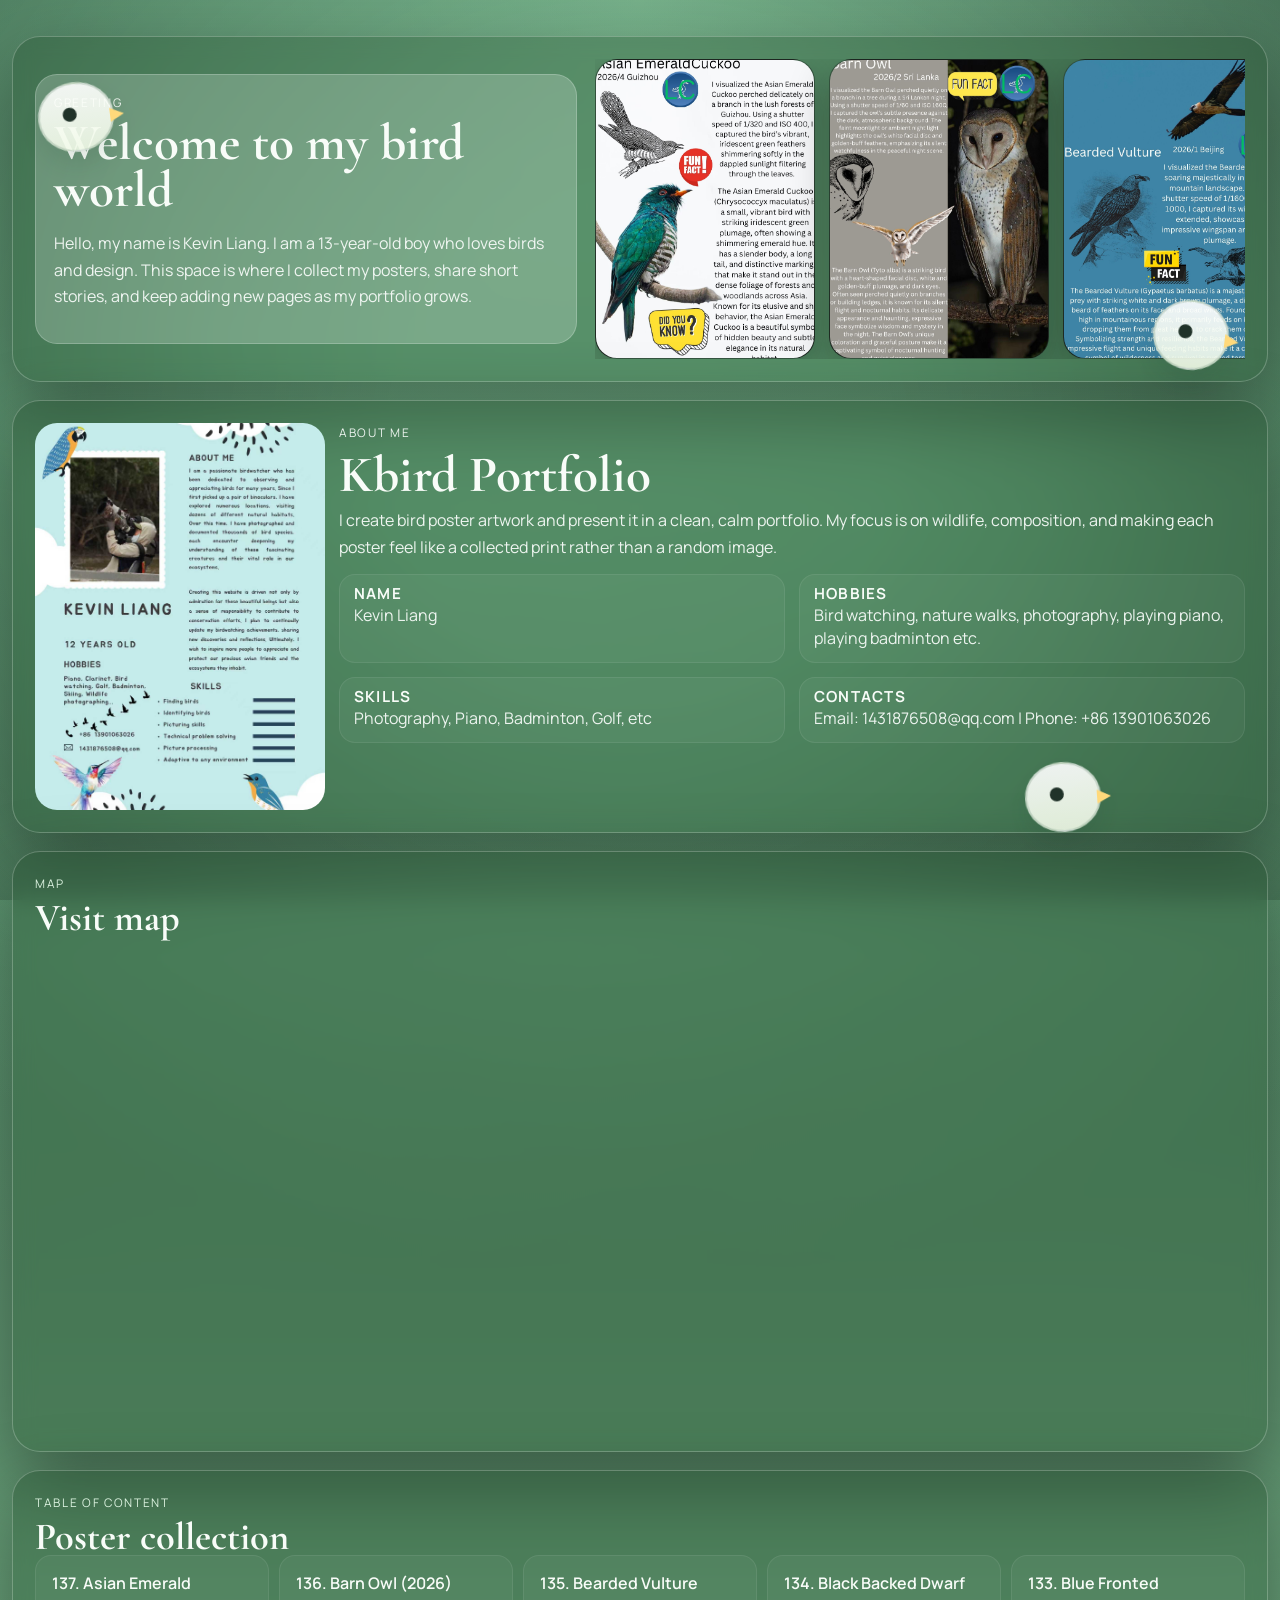
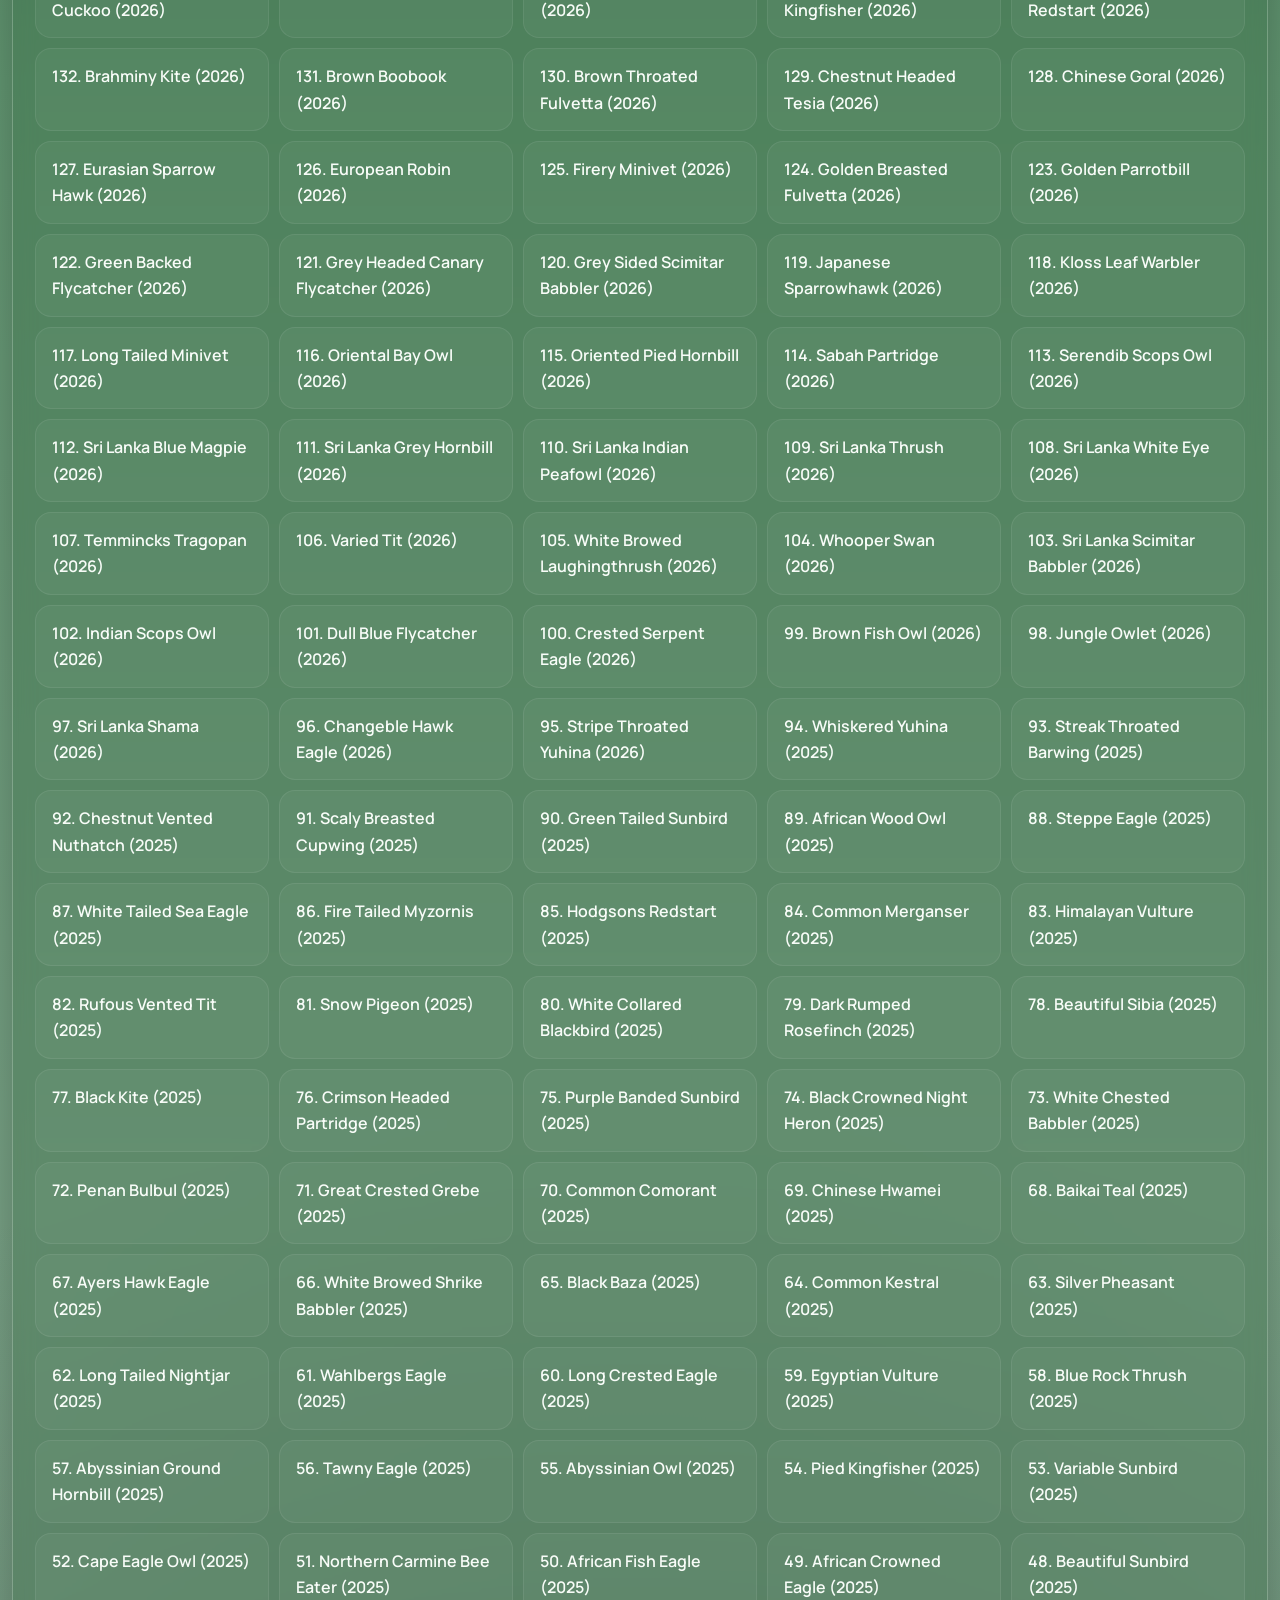
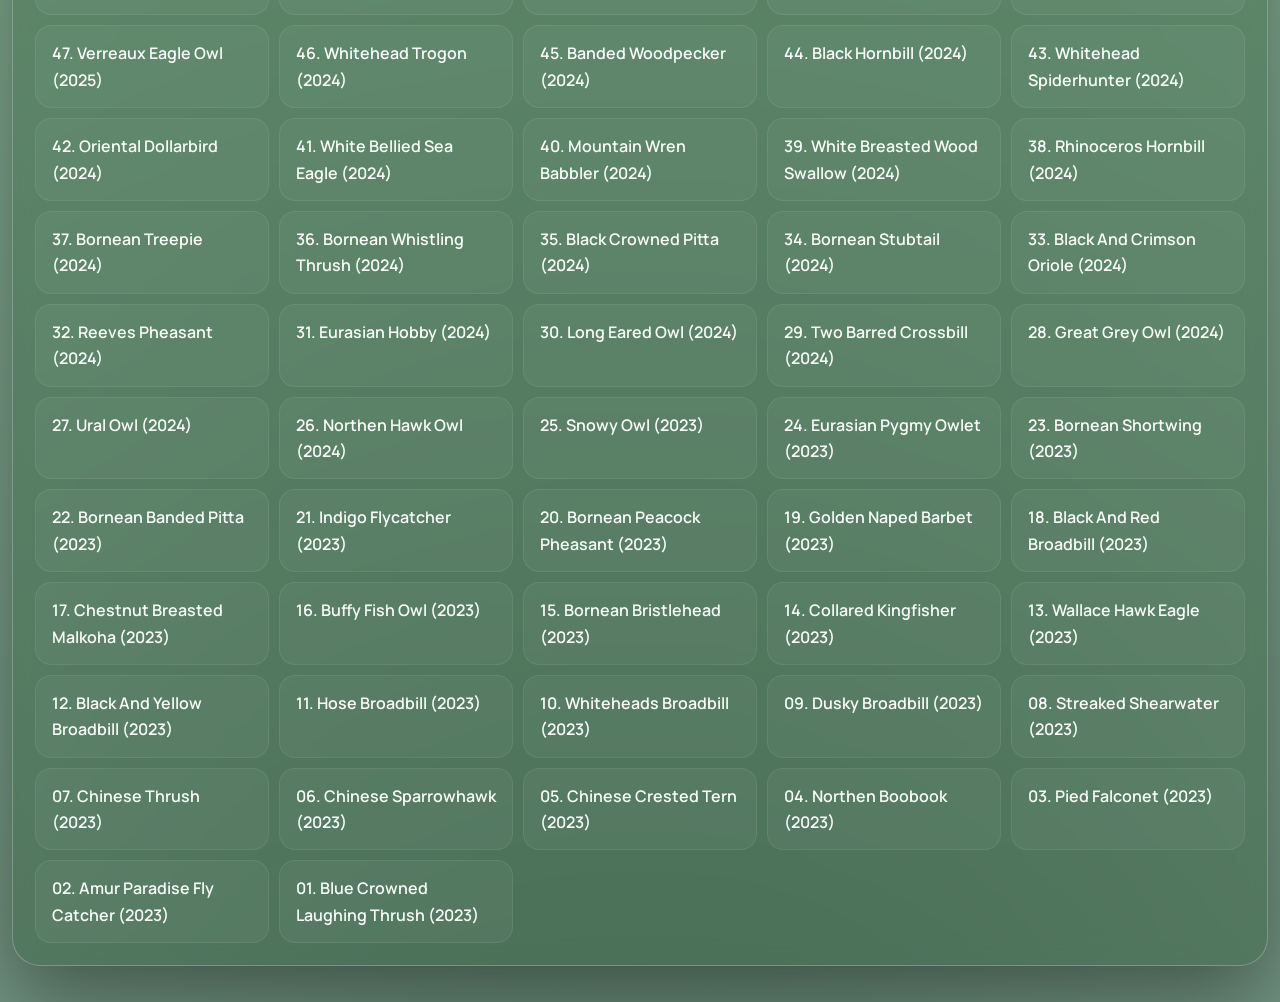
==== index.html @ 2a3bd15f "added logo and changed poster order" ====
<!DOCTYPE html>
<html lang="en">
<head>
	<meta charset="UTF-8">
	<meta name="viewport" content="width=device-width, initial-scale=1.0">
	<meta name="description" content="Bird poster portfolio with an about me section, table of contents, and poster detail pages.">
	<title>Kbird Portfolio</title>
	<link rel="icon" href="logo.ico" type="image/x-icon">
	<script type="application/ld+json">
	{
		"@context": "https://schema.org",
		"@type": "WebSite",
		"name": "Kbird Portfolio",
		"url": "https://yxz5029.github.io/kbird-website/"
	}
	</script>
	<link rel="stylesheet" href="style.css">
</head>
<body>
	<div class="bird-doodle bird-doodle--one" aria-hidden="true"></div>
	<div class="bird-doodle bird-doodle--two" aria-hidden="true"></div>
	<div class="bird-doodle bird-doodle--three" aria-hidden="true"></div>

	<main class="home-page">
		<section class="top-intro section-card" aria-label="Greeting and rolling picture stack">
			<div class="greeting-panel">
				<p class="section-kicker">Greeting</p>
				<h1>Welcome to my bird world</h1>
				<p>
					Hello, my name is Kevin Liang. I am a 13-year-old boy who loves birds and design. This space is where I collect my posters,
					share short stories, and keep adding new pages as my portfolio grows.
				</p>
			</div>
			<section class="hero-strip" aria-label="Rolling picture stack">
				<div class="hero-strip__track" id="hero-strip-track">
					<div class="hero-strip__card hero-strip__card--one">
						<img src="https://images.unsplash.com/photo-1452570053594-1b985d6ea890?auto=format&fit=crop&w=900&q=80" alt="Bird poster preview 1" width="600" height="800" loading="lazy">
					</div>
					<div class="hero-strip__card hero-strip__card--two">
						<img src="https://images.unsplash.com/photo-1511275539165-cc46b1ee89bf?auto=format&fit=crop&w=900&q=80" alt="Bird poster preview 2" width="600" height="800" loading="lazy">
					</div>
					<div class="hero-strip__card hero-strip__card--three">
						<img src="https://images.unsplash.com/photo-1501706362039-c6e80948cd27?auto=format&fit=crop&w=900&q=80" alt="Bird poster preview 3" width="600" height="800" loading="lazy">
					</div>
				</div>
			</section>
		</section>

		<section class="about-me section-card" id="about-me">
			<div class="about-me__photo">
				<img src="about_me.jpg" alt="Portrait of Kevin Liang" width="1280" height="1811" loading="lazy">
			</div>
			<div class="about-me__content">
				<p class="section-kicker">About me</p>
				<h1>Kbird Portfolio</h1>
				<p class="about-me__paragraph">
					I create bird poster artwork and present it in a clean, calm portfolio. My focus is on wildlife, composition, and making each poster feel like a collected print rather than a random image.
				</p>
				<div class="about-me__grid">
					<div>
						<h2>Name</h2>
						<p>Kevin Liang</p>
					</div>
					<div>
						<h2>Hobbies</h2>
						<p>Bird watching, nature walks, photography, playing piano, playing badminton etc.</p>
					</div>
					<div>
						<h2>Skills</h2>
						<p>Photography, Piano, Badminton, Golf, etc</p>
					</div>
					<div>
						<h2>Contacts</h2>
						<p>Email: 1431876508@qq.com | Phone: +86 13901063026</p>
					</div>
				</div>
			</div>
		</section>

		<!-- Map section: remove this whole block later if you do not want the map. -->
		<section class="section-card" id="map-section" aria-label="Map location">
			<p class="section-kicker">Map</p>
			<h2>Visit map</h2>
			<iframe
				src="https://www.google.com/maps/d/embed?mid=17uIKkZPcjEl-CKc77gWKHq7VU84YiOU&ehbc=2E312F&noprof=1"
				width="100%"
				height="480"
				loading="lazy"
				referrerpolicy="no-referrer-when-downgrade"
				title="Kbird custom map"
				style="border:0; display:block; margin-top: 12px; max-width: 100%;"
			></iframe>
		</section>

		<section class="toc section-card" id="toc">
			<div class="section-header">
				<p class="section-kicker">Table of content</p>
				<h2>Poster collection</h2>
			</div>
			<div id="toc-list" class="toc-list" aria-label="Poster table of contents">
				<noscript data-seo-fallback>
					<!-- SEO-TOC-FALLBACK:START -->
					<a href="poster.html?id=asian_emerald_cuckoo">Asian Emerald Cuckoo</a>
					<a href="poster.html?id=barn_owl">Barn Owl</a>
					<a href="poster.html?id=bearded_vulture">Bearded Vulture</a>
					<a href="poster.html?id=black_backed_dwarf_kingfisher">Black Backed Dwarf Kingfisher</a>
					<a href="poster.html?id=blue_fronted_redstart">Blue Fronted Redstart</a>
					<a href="poster.html?id=brahminy_kite">Brahminy Kite</a>
					<a href="poster.html?id=brown_boobook">Brown Boobook</a>
					<a href="poster.html?id=brown_throated_fulvetta">Brown Throated Fulvetta</a>
					<a href="poster.html?id=chestnut_headed_tesia">Chestnut Headed Tesia</a>
					<a href="poster.html?id=chinese_goral">Chinese Goral</a>
					<a href="poster.html?id=eurasian_sparrow_hawk">Eurasian Sparrow Hawk</a>
					<a href="poster.html?id=european_robin">European Robin</a>
					<a href="poster.html?id=firery_minivet">Firery Minivet</a>
					<a href="poster.html?id=golden_breasted_fulvetta">Golden Breasted Fulvetta</a>
					<a href="poster.html?id=golden_parrotbill">Golden Parrotbill</a>
					<a href="poster.html?id=green_backed_flycatcher">Green Backed Flycatcher</a>
					<a href="poster.html?id=grey_headed_canary_flycatcher">Grey Headed Canary Flycatcher</a>
					<a href="poster.html?id=grey_sided_scimitar_babbler">Grey Sided Scimitar Babbler</a>
					<a href="poster.html?id=japanese_sparrowhawk">Japanese Sparrowhawk</a>
					<a href="poster.html?id=kloss_leaf_warbler">Kloss Leaf Warbler</a>
					<a href="poster.html?id=long_tailed_minivet">Long Tailed Minivet</a>
					<a href="poster.html?id=oriental_bay_owl">Oriental Bay Owl</a>
					<a href="poster.html?id=oriented_pied_hornbill">Oriented Pied Hornbill</a>
					<a href="poster.html?id=sabah_partridge">Sabah Partridge</a>
					<a href="poster.html?id=serendib_scops_owl">Serendib Scops Owl</a>
					<a href="poster.html?id=sri_lanka_blue_magpie">Sri Lanka Blue Magpie</a>
					<a href="poster.html?id=sri_lanka_grey_hornbill">Sri Lanka Grey Hornbill</a>
					<a href="poster.html?id=sri_lanka_indian_peafowl">Sri Lanka Indian Peafowl</a>
					<a href="poster.html?id=sri_lanka_thrush">Sri Lanka Thrush</a>
					<a href="poster.html?id=sri_lanka_white_eye">Sri Lanka White Eye</a>
					<a href="poster.html?id=temmincks_tragopan">Temmincks Tragopan</a>
					<a href="poster.html?id=varied_tit">Varied Tit</a>
					<a href="poster.html?id=white_browed_laughingthrush">White Browed Laughingthrush</a>
					<a href="poster.html?id=whooper_swan">Whooper Swan</a>
					<a href="poster.html?id=sri_lanka_scimitar_babbler">Sri Lanka Scimitar Babbler</a>
					<a href="poster.html?id=indian_scops_owl">Indian Scops Owl</a>
					<a href="poster.html?id=dull_blue_flycatcher">Dull Blue Flycatcher</a>
					<a href="poster.html?id=crested_serpent_eagle">Crested Serpent Eagle</a>
					<a href="poster.html?id=brown_fish_owl">Brown Fish Owl</a>
					<a href="poster.html?id=jungle_owlet">Jungle Owlet</a>
					<a href="poster.html?id=sri_lanka_shama">Sri Lanka Shama</a>
					<a href="poster.html?id=changeble_hawk_eagle">Changeble Hawk Eagle</a>
					<a href="poster.html?id=stripe_throated_yuhina">Stripe Throated Yuhina</a>
					<a href="poster.html?id=whiskered_yuhina">Whiskered Yuhina</a>
					<a href="poster.html?id=streak_throated_barwing">Streak Throated Barwing</a>
					<a href="poster.html?id=chestnut_vented_nuthatch">Chestnut Vented Nuthatch</a>
					<a href="poster.html?id=scaly_breasted_cupwing">Scaly Breasted Cupwing</a>
					<a href="poster.html?id=green_tailed_sunbird">Green Tailed Sunbird</a>
					<a href="poster.html?id=african_wood_owl">African Wood Owl</a>
					<a href="poster.html?id=steppe_eagle">Steppe Eagle</a>
					<a href="poster.html?id=white_tailed_sea_eagle">White Tailed Sea Eagle</a>
					<a href="poster.html?id=fire_tailed_myzornis">Fire Tailed Myzornis</a>
					<a href="poster.html?id=hodgsons_redstart">Hodgsons Redstart</a>
					<a href="poster.html?id=common_merganser">Common Merganser</a>
					<a href="poster.html?id=himalayan_vulture">Himalayan Vulture</a>
					<a href="poster.html?id=rufous_vented_tit">Rufous Vented Tit</a>
					<a href="poster.html?id=snow_pigeon">Snow Pigeon</a>
					<a href="poster.html?id=white_collared_blackbird">White Collared Blackbird</a>
					<a href="poster.html?id=dark_rumped_rosefinch">Dark Rumped Rosefinch</a>
					<a href="poster.html?id=beautiful_sibia">Beautiful Sibia</a>
					<a href="poster.html?id=black_kite">Black Kite</a>
					<a href="poster.html?id=crimson_headed_partridge">Crimson Headed Partridge</a>
					<a href="poster.html?id=purple_banded_sunbird">Purple Banded Sunbird</a>
					<a href="poster.html?id=black_crowned_night_heron">Black Crowned Night Heron</a>
					<a href="poster.html?id=white_chested_babbler">White Chested Babbler</a>
					<a href="poster.html?id=penan_bulbul">Penan Bulbul</a>
					<a href="poster.html?id=great_crested_grebe">Great Crested Grebe</a>
					<a href="poster.html?id=common_comorant">Common Comorant</a>
					<a href="poster.html?id=chinese_hwamei">Chinese Hwamei</a>
					<a href="poster.html?id=baikai_teal">Baikai Teal</a>
					<a href="poster.html?id=ayers_hawk_eagle">Ayers Hawk Eagle</a>
					<a href="poster.html?id=white_browed_shrike_babbler">White Browed Shrike Babbler</a>
					<a href="poster.html?id=black_baza">Black Baza</a>
					<a href="poster.html?id=common_kestral">Common Kestral</a>
					<a href="poster.html?id=silver_pheasant">Silver Pheasant</a>
					<a href="poster.html?id=long_tailed_nightjar">Long Tailed Nightjar</a>
					<a href="poster.html?id=wahlbergs_eagle">Wahlbergs Eagle</a>
					<a href="poster.html?id=long_crested_eagle">Long Crested Eagle</a>
					<a href="poster.html?id=egyptian_vulture">Egyptian Vulture</a>
					<a href="poster.html?id=blue_rock_thrush">Blue Rock Thrush</a>
					<a href="poster.html?id=abyssinian_ground_hornbill">Abyssinian Ground Hornbill</a>
					<a href="poster.html?id=tawny_eagle">Tawny Eagle</a>
					<a href="poster.html?id=abyssinian_owl">Abyssinian Owl</a>
					<a href="poster.html?id=pied_kingfisher">Pied Kingfisher</a>
					<a href="poster.html?id=variable_sunbird">Variable Sunbird</a>
					<a href="poster.html?id=cape_eagle_owl">Cape Eagle Owl</a>
					<a href="poster.html?id=northern_carmine_bee_eater">Northern Carmine Bee Eater</a>
					<a href="poster.html?id=african_fish_eagle">African Fish Eagle</a>
					<a href="poster.html?id=african_crowned_eagle">African Crowned Eagle</a>
					<a href="poster.html?id=beautiful_sunbird">Beautiful Sunbird</a>
					<a href="poster.html?id=verreaux_eagle_owl">Verreaux Eagle Owl</a>
					<a href="poster.html?id=whitehead_trogon">Whitehead Trogon</a>
					<a href="poster.html?id=banded_woodpecker">Banded Woodpecker</a>
					<a href="poster.html?id=black_hornbill">Black Hornbill</a>
					<a href="poster.html?id=whitehead_spiderhunter">Whitehead Spiderhunter</a>
					<a href="poster.html?id=oriental_dollarbird">Oriental Dollarbird</a>
					<a href="poster.html?id=white_bellied_sea_eagle">White Bellied Sea Eagle</a>
					<a href="poster.html?id=mountain_wren_babbler">Mountain Wren Babbler</a>
					<a href="poster.html?id=white_breasted_wood_swallow">White Breasted Wood Swallow</a>
					<a href="poster.html?id=rhinoceros_hornbill">Rhinoceros Hornbill</a>
					<a href="poster.html?id=bornean_treepie">Bornean Treepie</a>
					<a href="poster.html?id=bornean_whistling_thrush">Bornean Whistling Thrush</a>
					<a href="poster.html?id=black_crowned_pitta">Black Crowned Pitta</a>
					<a href="poster.html?id=bornean_stubtail">Bornean Stubtail</a>
					<a href="poster.html?id=black_and_crimson_oriole">Black And Crimson Oriole</a>
					<a href="poster.html?id=reeves_pheasant">Reeves Pheasant</a>
					<a href="poster.html?id=eurasian_hobby">Eurasian Hobby</a>
					<a href="poster.html?id=long_eared_owl">Long Eared Owl</a>
					<a href="poster.html?id=two_barred_crossbill">Two Barred Crossbill</a>
					<a href="poster.html?id=great_grey_owl">Great Grey Owl</a>
					<a href="poster.html?id=ural_owl">Ural Owl</a>
					<a href="poster.html?id=northen_hawk_owl">Northen Hawk Owl</a>
					<a href="poster.html?id=snowy_owl">Snowy Owl</a>
					<a href="poster.html?id=eurasian_pygmy_owlet">Eurasian Pygmy Owlet</a>
					<a href="poster.html?id=bornean_shortwing">Bornean Shortwing</a>
					<a href="poster.html?id=bornean_banded_pitta">Bornean Banded Pitta</a>
					<a href="poster.html?id=indigo_flycatcher">Indigo Flycatcher</a>
					<a href="poster.html?id=bornean_peacock_pheasant">Bornean Peacock Pheasant</a>
					<a href="poster.html?id=golden_naped_barbet">Golden Naped Barbet</a>
					<a href="poster.html?id=black_and_red_broadbill">Black And Red Broadbill</a>
					<a href="poster.html?id=chestnut_breasted_malkoha">Chestnut Breasted Malkoha</a>
					<a href="poster.html?id=buffy_fish_owl">Buffy Fish Owl</a>
					<a href="poster.html?id=bornean_bristlehead">Bornean Bristlehead</a>
					<a href="poster.html?id=collared_kingfisher">Collared Kingfisher</a>
					<a href="poster.html?id=wallace_hawk_eagle">Wallace Hawk Eagle</a>
					<a href="poster.html?id=black_and_yellow_broadbill">Black And Yellow Broadbill</a>
					<a href="poster.html?id=hose_broadbill">Hose Broadbill</a>
					<a href="poster.html?id=whiteheads_broadbill">Whiteheads Broadbill</a>
					<a href="poster.html?id=dusky_broadbill">Dusky Broadbill</a>
					<a href="poster.html?id=streaked_shearwater">Streaked Shearwater</a>
					<a href="poster.html?id=chinese_thrush">Chinese Thrush</a>
					<a href="poster.html?id=chinese_sparrowhawk">Chinese Sparrowhawk</a>
					<a href="poster.html?id=chinese_crested_tern">Chinese Crested Tern</a>
					<a href="poster.html?id=northen_boobook">Northen Boobook</a>
					<a href="poster.html?id=pied_falconet">Pied Falconet</a>
					<a href="poster.html?id=amur_paradise_fly_catcher">Amur Paradise Fly Catcher</a>
					<a href="poster.html?id=blue_crowned_laughing_thrush">Blue Crowned Laughing Thrush</a>
				<!-- SEO-TOC-FALLBACK:END -->
				</noscript>
			</div>
		</section>
	</main>

	<script src="data/posters.js" defer></script>
	<script src="script.js" defer></script>
</body>
</html>
---- style.css ----
@import url('https://fonts.googleapis.com/css2?family=Cormorant+Garamond:wght@600;700&family=Manrope:wght@400;500;600;700&display=swap');

:root {
  color-scheme: dark;
  --bg-0: #335b46;
  --bg-1: #6aa37b;
  --bg-2: #9fbeaa;
  --glass: rgba(50, 110, 66, 0.3);
  --glass-border: rgba(255, 255, 255, 0.24);
  --text: #f8fcf8;
  --muted: rgba(246, 250, 247, 0.95);
  --accent: #bcdfc5;
  --shadow: 0 30px 80px rgba(0, 0, 0, 0.4);
  --radius-xl: 28px;
  --radius-lg: 22px;
  --radius-md: 16px;
}

* {
  box-sizing: border-box;
}

html {
  scroll-behavior: smooth;
}

body {
  margin: 0;
  min-height: 100vh;
  color: var(--text);
  font-family: 'Manrope', system-ui, sans-serif;
  line-height: 1.65;
  background:
    radial-gradient(circle at top, rgba(184, 255, 204, 0.5), transparent 30%),
    radial-gradient(circle at 18% 8%, rgba(120, 214, 153, 0.42), transparent 24%),
    radial-gradient(circle at 80% 12%, rgba(98, 190, 127, 0.32), transparent 21%),
    radial-gradient(circle at 50% 112%, rgba(25, 64, 45, 0.58), transparent 42%),
    linear-gradient(180deg, var(--bg-0), var(--bg-1) 40%, var(--bg-2) 100%);
  overflow-x: hidden;
}

body::before {
  content: '';
  position: fixed;
  inset: 0;
  pointer-events: none;
  background: radial-gradient(circle at center, transparent 32%, rgba(0, 0, 0, 0.15) 100%);
}

a {
  color: inherit;
  text-decoration: none;
}

img {
  display: block;
  max-width: 100%;
}

.home-page,
.poster-page {
  width: min(1260px, calc(100vw - 24px));
  margin: 0 auto;
  padding: 18px 0 36px;
}

.section-card {
  background: rgba(28, 69, 35, 0.34);
  border: 1px solid var(--glass-border);
  border-radius: var(--radius-xl);
  box-shadow: var(--shadow);
  backdrop-filter: blur(10px);
  padding: 22px;
  margin-top: 18px;
}

main {
  position: relative;
  z-index: 1;
}

main {
  position: relative;
  z-index: 1;
}

.top-intro {
  display: grid;
  grid-template-columns: 1fr 1.2fr;
  gap: 18px;
  align-items: center;
}

.greeting-panel {
  padding: 18px;
  border-radius: var(--radius-lg);
  border: 1px solid rgba(255, 255, 255, 0.22);
  background: rgba(241, 255, 245, 0.22);
}

.greeting-panel p {
  color: var(--muted);
}

.greeting-panel h1 {
  margin-bottom: 10px;
  font-size: clamp(2.2rem, 4vw, 3.8rem);
}

.section-kicker {
  margin: 0 0 8px;
  text-transform: uppercase;
  letter-spacing: 0.14em;
  font-size: 0.74rem;
  color: #dbf1df;
}

h1,
h2 {
  margin: 0;
  font-family: 'Cormorant Garamond', ui-serif, serif;
  line-height: 0.92;
  font-weight: 680;
}

h1 {
  font-size: clamp(2.6rem, 5vw, 4.6rem);
}

h2 {
  font-size: clamp(1.9rem, 3vw, 2.8rem);
}

.hero-strip {
  overflow: hidden;
}

.hero-strip__track {
  display: flex;
  gap: 14px;
  width: max-content;
  animation: roll 28s linear infinite;
}

.hero-strip__slide,
.hero-strip__card {
  width: clamp(170px, 20vw, 220px);
  height: clamp(240px, 27vw, 300px);
  flex: 0 0 auto;
  border-radius: 22px;
  overflow: hidden;
  border: 1px solid rgba(255, 255, 255, 0.08);
  box-shadow: 0 14px 40px rgba(0, 0, 0, 0.28);
  background: linear-gradient(180deg, rgba(26, 56, 36, 0.82), rgba(7, 15, 10, 0.96));
}

.hero-strip__slide img {
  width: 100%;
  height: 100%;
  object-fit: cover;
}

.hero-strip__card img {
  width: 100%;
  height: 100%;
  object-fit: cover;
  display: block;
}

.hero-strip__card--one {
  background: linear-gradient(180deg, rgba(112, 165, 119, 0.58), rgba(7, 15, 10, 0.9));
}

.hero-strip__card--two {
  background: linear-gradient(180deg, rgba(112, 165, 119, 0.58), rgba(7, 15, 10, 0.9));
}

.hero-strip__card--three {
  background: linear-gradient(180deg, rgba(112, 165, 119, 0.58), rgba(7, 15, 10, 0.9));
}

.bird-doodle {
  position: fixed;
  width: 76px;
  height: 70px;
  border-radius: 50%;
  background: linear-gradient(180deg, rgba(255, 255, 255, 0.9), rgba(239, 248, 230, 0.9));
  border: 2px solid rgba(117, 150, 125, 0.3);
  box-shadow: 0 12px 24px rgba(24, 57, 40, 0.12);
  z-index: 2;
  pointer-events: none;
}

.bird-doodle::before {
  content: '';
  position: absolute;
  width: 14px;
  height: 14px;
  border-radius: 50%;
  background: #203229;
  top: 23px;
  left: 23px;
}

.bird-doodle::after {
  content: '';
  position: absolute;
  right: -12px;
  top: 28px;
  border-top: 7px solid transparent;
  border-bottom: 7px solid transparent;
  border-left: 14px solid #ffd97b;
}

.bird-doodle--one {
  top: 82px;
  left: 3%;
  transform: rotate(-7deg);
}

.bird-doodle--two {
  top: 300px;
  right: 4%;
  transform: rotate(7deg);
}

.bird-doodle--three {
  bottom: 68px;
  right: 14%;
  transform: rotate(-4deg);
}

.about-me {
  display: grid;
  grid-template-columns: minmax(240px, 290px) minmax(0, 1fr);
  gap: 14px;
  align-items: start;
}


.about-me__photo{
  width:100%;
  aspect-ratio:3/4;
  border-radius:var(--radius-lg);
  overflow:hidden;
  background:rgba(255,255,255,0.05);
}

.about-me__photo img {
  width:100%;
  height:100%;
  object-fit:cover;
  display:block;
}

.about-me__content p {
  color: var(--muted);
}

.about-me__content h1 {
  margin-bottom: 8px;
  font-size: clamp(2.2rem, 4vw, 3.8rem);
  line-height: 0.95;
}
.about-me__paragraph {
    margin: 8px 0 14px;
}

.about-me__grid {
  display: grid;
  grid-template-columns: repeat(2, minmax(0, 1fr));
  gap: 14px;
  margin-top: 14px;
}

.about-me__grid > div {
  padding: 12px 14px;
  border-radius: var(--radius-md);
  background: rgba(255, 255, 255, 0.04);
  border: 1px solid rgba(255, 255, 255, 0.08);
}

.about-me__grid h2 {
  font-family: 'Manrope', system-ui, sans-serif;
  font-size: 0.95rem;
  text-transform: uppercase;
  letter-spacing: 0.08em;
  margin-bottom: 3px;
}
.about-me__grid p {
    margin: 0;
    line-height: 1.45;
}
.toc-list {
  display: grid;
  grid-template-columns: repeat(auto-fit, minmax(220px, 1fr));
  gap: 10px;
}

.toc-chip {
  display: block;
  padding: 14px 16px;
  border-radius: 16px;
  border: 1px solid rgba(255, 255, 255, 0.08);
  background: rgba(255, 255, 255, 0.04);
  transition: transform 180ms ease, background-color 180ms ease;
}

.toc-chip:hover,
.toc-chip:focus-visible {
  transform: translateY(-2px);
  background: rgba(255, 255, 255, 0.07);
}

.toc-chip__label {
  display: block;
  font-weight: 600;
}

.toc-chip__meta {
  display: block;
  margin-top: 4px;
  color: var(--muted);
  font-size: 0.92rem;
}

.hero-strip__empty,
.empty-state,
.noscript-banner {
  padding: 18px;
  border-radius: var(--radius-md);
  border: 1px dashed rgba(255, 255, 255, 0.16);
  background: rgba(255, 255, 255, 0.04);
  color: var(--muted);
}

.poster-page {
  display: grid;
  gap: 18px;
}

.poster-topbar {
  display: flex;
  justify-content: flex-start;
}

.back-link {
  display: inline-flex;
  align-items: center;
  padding: 11px 14px;
  border-radius: 999px;
  background: rgba(255, 255, 255, 0.05);
  border: 1px solid rgba(255, 255, 255, 0.09);
}

.poster-layout {
  display: grid;
  grid-template-columns: minmax(0, 1.1fr) minmax(320px, 1.3fr);
  gap: 16px;
}

.poster-cover,
.detail-aside {
  background: var(--glass);
  border: 1px solid var(--glass-border);
  border-radius: var(--radius-xl);
  box-shadow: var(--shadow);
  backdrop-filter: blur(22px);
}

.poster-cover {
  padding: 16px;
}

.poster-preview {
  min-height: 78vh;
  border-radius: 22px;
  overflow: hidden;
  border: 1px solid rgba(255, 255, 255, 0.08);
  background: linear-gradient(180deg, rgba(12, 30, 20, 0.96), rgba(7, 15, 10, 0.98));
}

.poster-preview iframe,
.poster-preview img {
  width: 100%;
  height: 100%;
  min-height: 78vh;
  border: 0;
  object-fit: cover;
}

.detail-aside {
  padding: 22px;
  align-self: start;
  position: sticky;
  top: 18px;
}

.poster-breadcrumb,
.poster-lead,
.detail-credits,
.spec-value,
.poster-story p {
  color: var(--muted);
}

.poster-title {
  font-size: clamp(2.4rem, 4.6vw, 4.4rem);
  margin: 4px 0 10px;
}

.poster-lead {
  margin: 0 0 16px;
}

.detail-block + .detail-block {
  margin-top: 18px;
  padding-top: 1px;
  border-top: 1px solid rgba(255, 255, 255, 0.08);
}

.poster-status {
  display: inline-flex;
  align-items: center;
  gap: 8px;
  font-size: 0.78rem;
  text-transform: uppercase;
  letter-spacing: 0.1em;
}

.poster-status::before {
  content: '';
  width: 8px;
  height: 8px;
  border-radius: 50%;
  background: #9fd2ae;
  box-shadow: 0 0 18px rgba(159, 210, 174, 0.55);
}

.spec-grid {
  display: grid;
  grid-template-columns: repeat(2, minmax(0, 1fr));
  gap: 12px;
}

.spec-item {
  padding: 14px;
  border-radius: 14px;
  background: rgba(255, 255, 255, 0.04);
  border: 1px solid rgba(255, 255, 255, 0.08);
}

.spec-label {
  display: block;
  font-size: 0.74rem;
  text-transform: uppercase;
  letter-spacing: 0.08em;
  margin-bottom: 4px;
  color: var(--accent);
}

.spec-value {
  display: block;
}

.poster-story p {
  margin: 0 0 12px;
}

.poster-story p:last-child {
  margin-bottom: 0;
}

@keyframes roll {
  from {
    transform: translateX(0);
  }
  to {
    transform: translateX(-50%);
  }
}

@media (max-width: 900px) {
  .top-intro,
  .about-me,
  .poster-layout {
    grid-template-columns: 1fr;
  }

  .home-page,
  .poster-page {
    width: min(100vw - 18px, 2360px);
  }

  .hero-strip__track {
    animation-duration: 34s;
  }

  .detail-aside {
    position: static;
  }
}

@media (min-width: 901px) and (max-width: 1100px) {
  .top-intro {
    grid-template-columns: 1fr 1fr;
  }

  .about-me {
    grid-template-columns: minmax(220px, 260px) minmax(0, 1fr);
  }
}

@media (max-width: 640px) {
  .home-page,
  .poster-page {
    width: min(100vw - 16px, 1160px);
    padding-top: 12px;
  }

  .hero-strip__slide,
  .hero-strip__card {
    width: 160px;
    height: 228px;
  }

  .bird-doodle--one{
    top: 60px;
    left: 1%;
    transform: rotate(-7deg) scale(0.65);
}

.bird-doodle--two{
    top: 250px;
    right: 1%;
    transform: rotate(7deg) scale(0.65);
}

.bird-doodle--three{
    bottom: 35px;
    right: 6%;
    transform: rotate(-4deg) scale(0.65);
}

  .section-card {
    padding: 18px;
  }
  .about-me__photo{
    width:100%;
    aspect-ratio:3/4;
    background-size:cover;
  }
  

  .top-intro,
  .about-me,
  .poster-layout,
  .about-me__grid,
  .spec-grid {
    grid-template-columns: 1fr;
  }

  .about-me__grid,
  .spec-grid {
    grid-template-columns: 1fr;
  }

  .poster-preview,
  .poster-preview iframe,
  .poster-preview img {
    min-height: 60vh;
  }
}
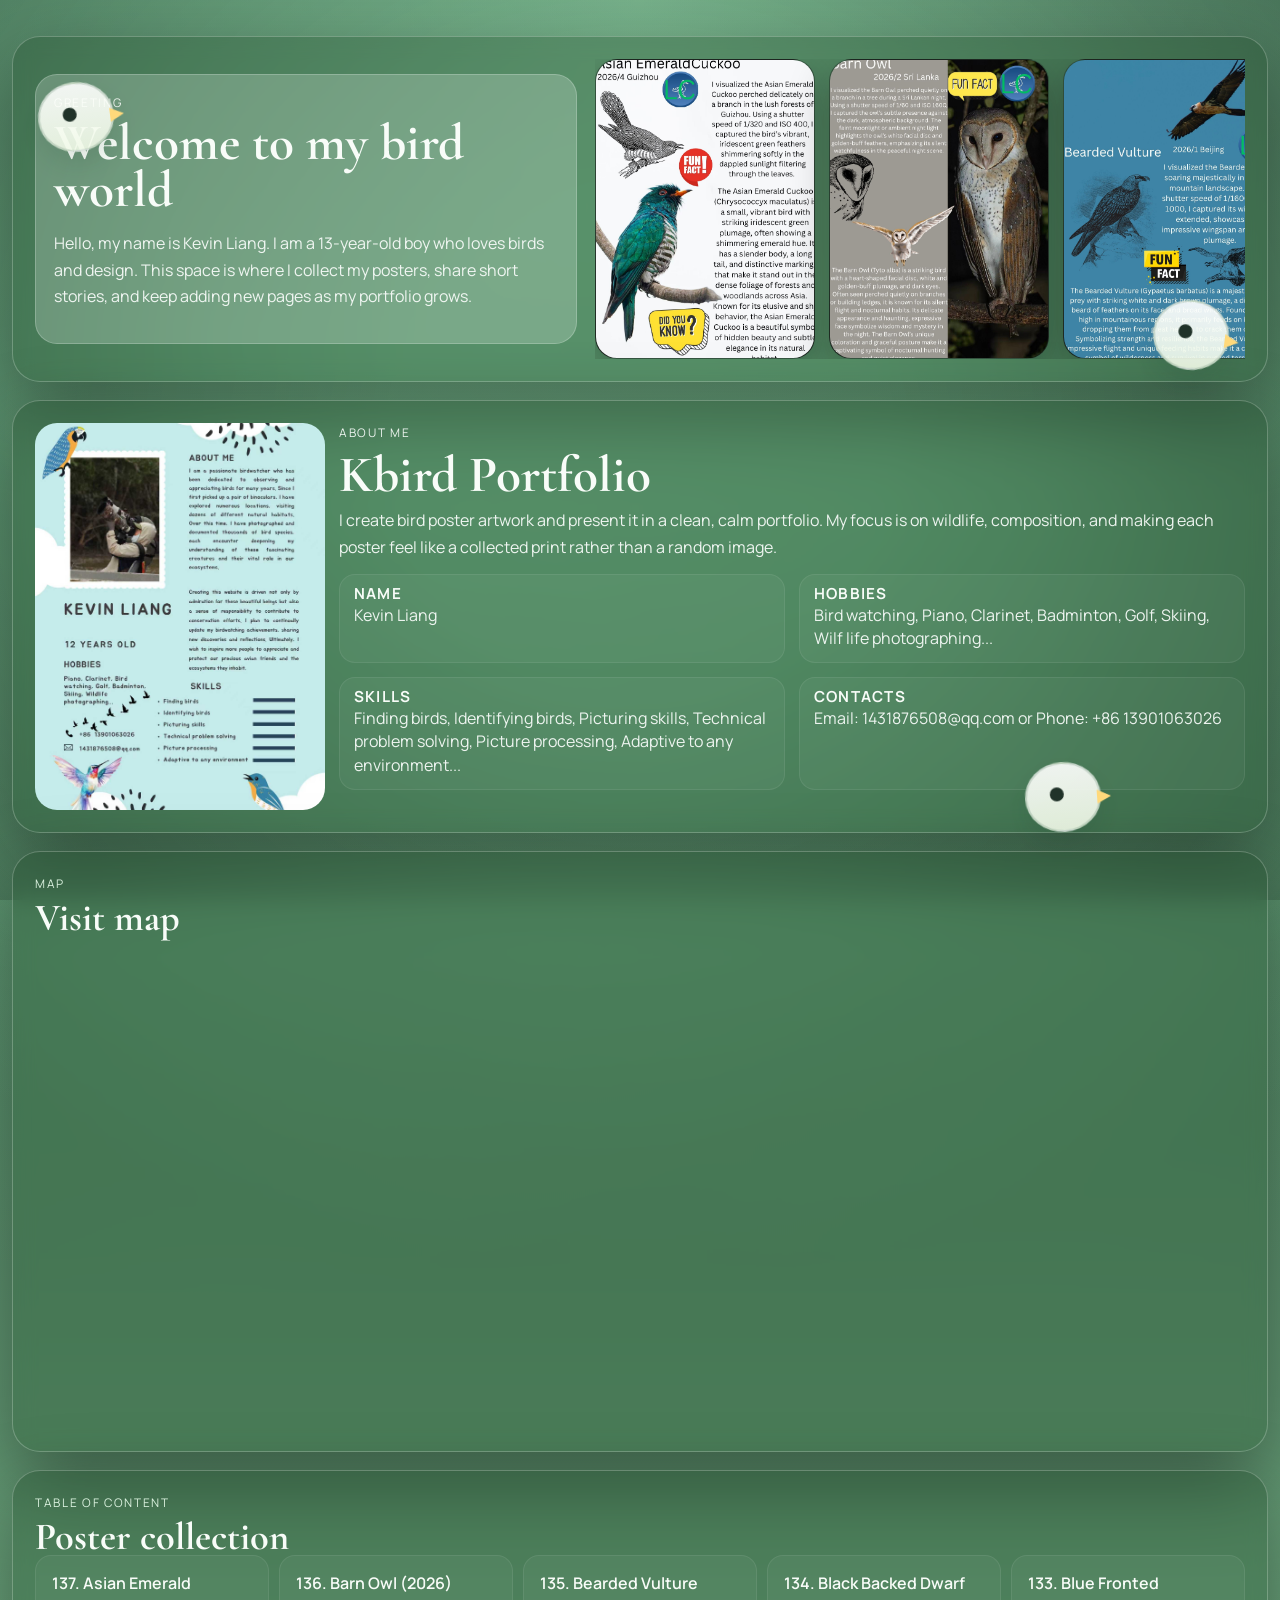
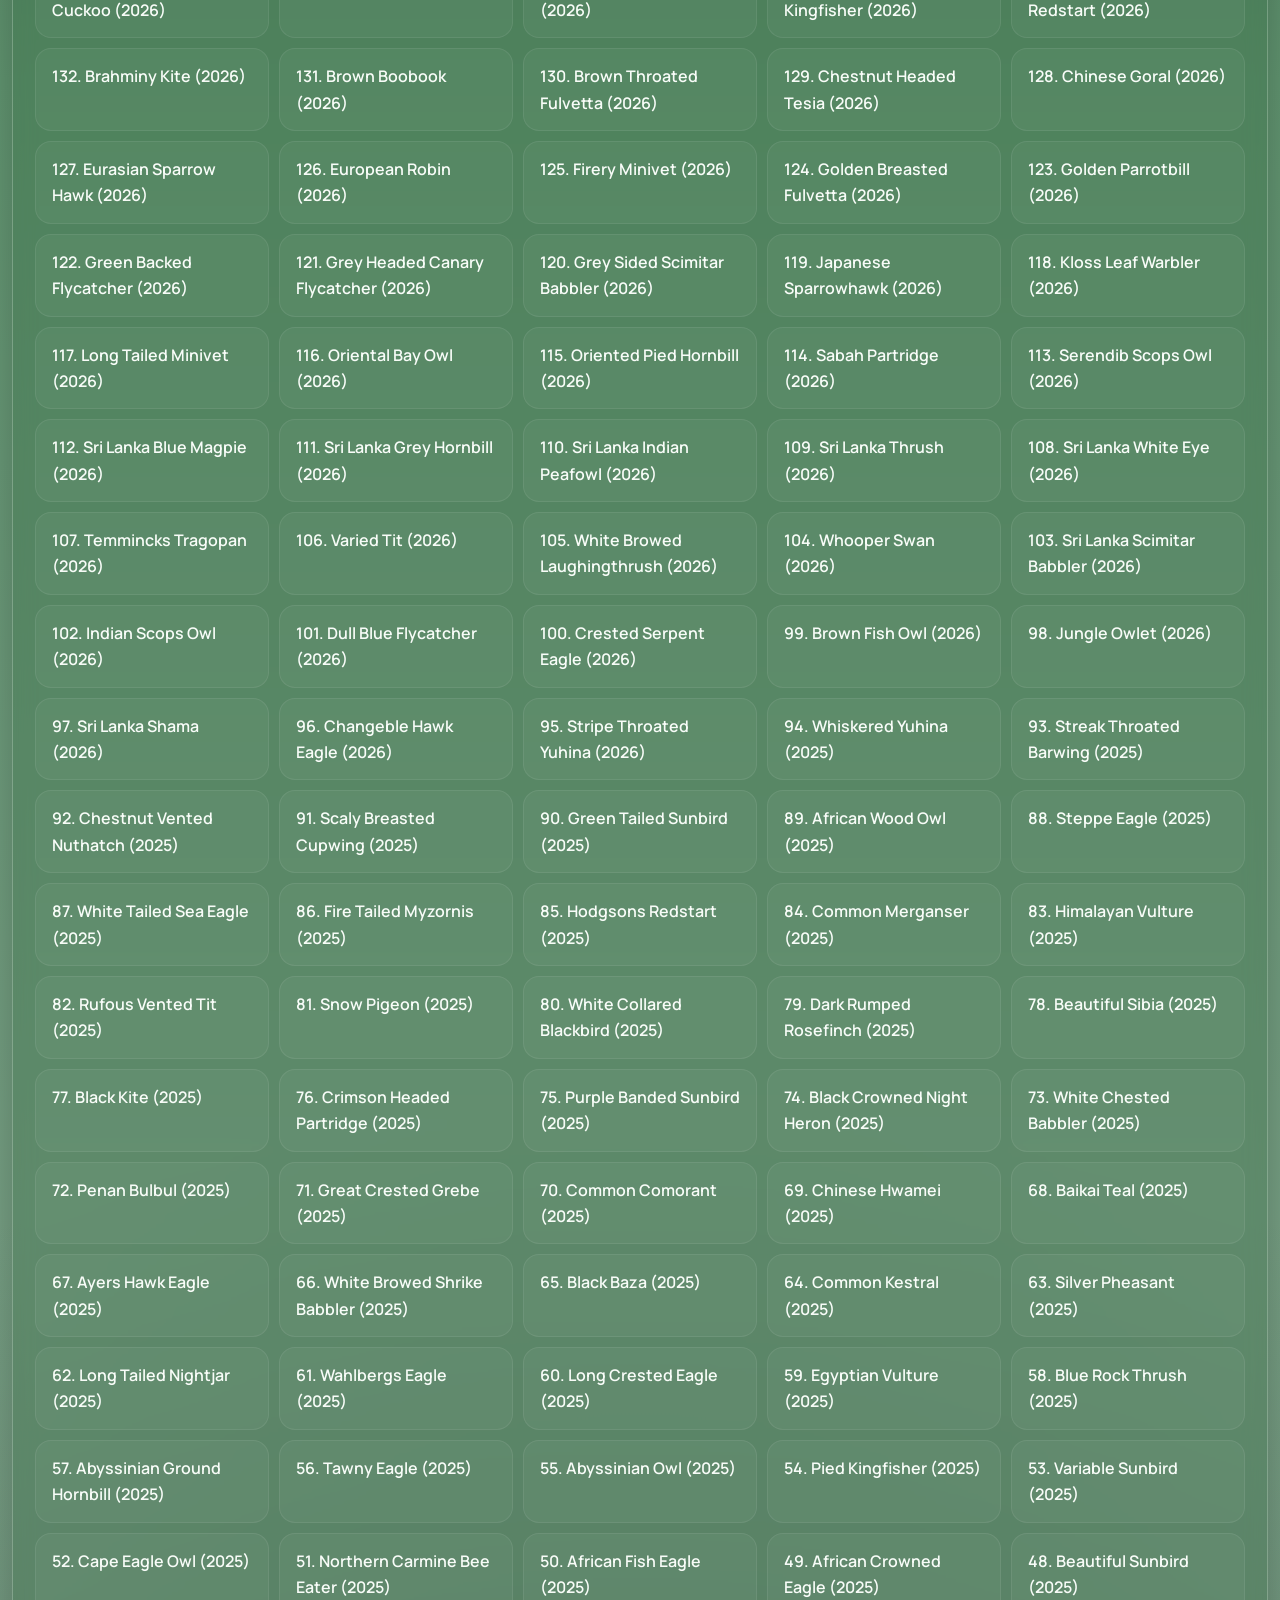
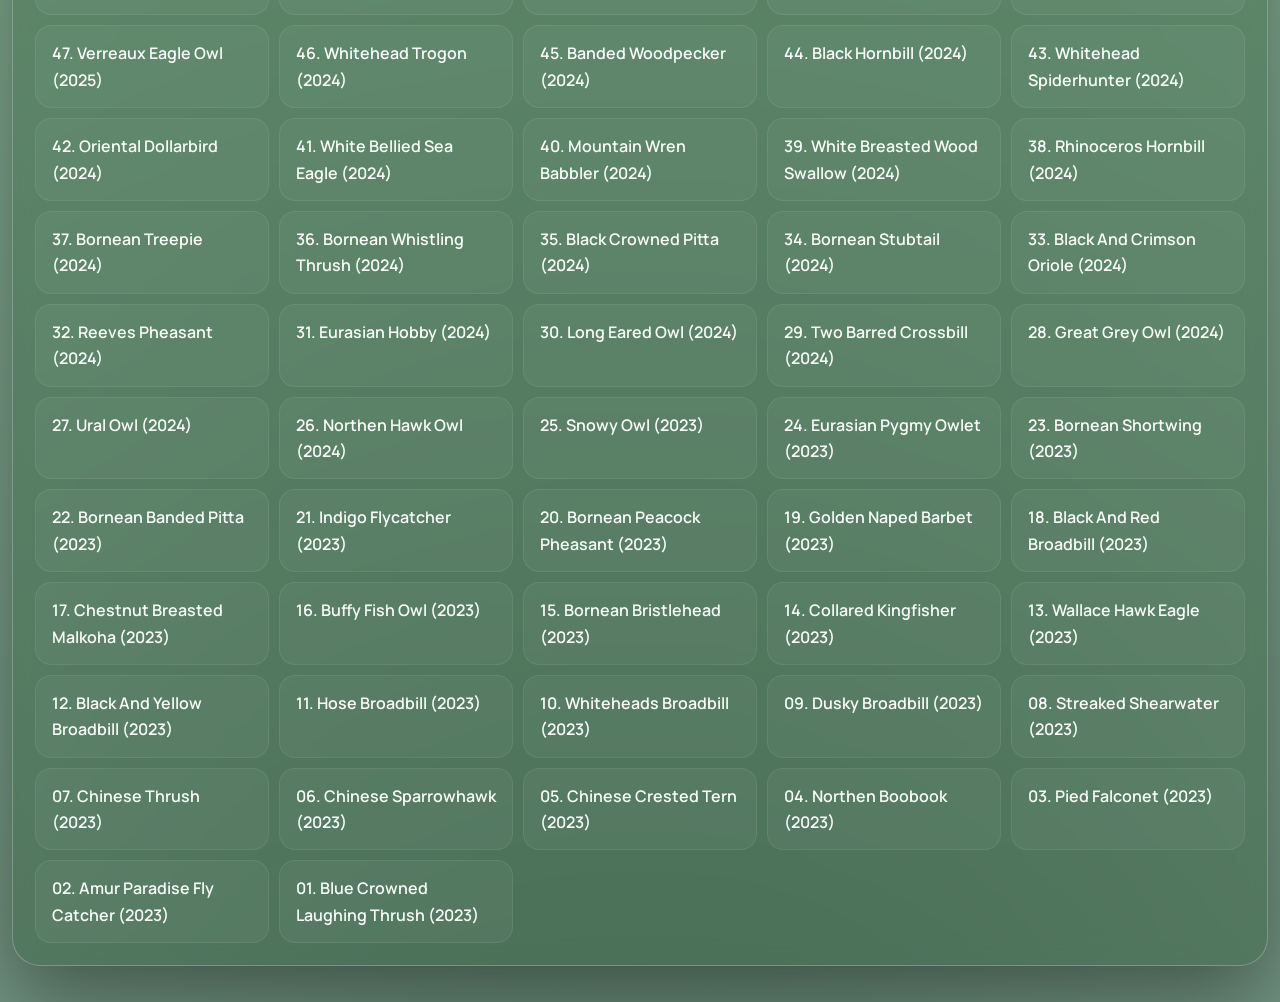
==== commit ef3b19af: "fixing bug, standarized path call, changed personal information" ====
--- a/index.html
+++ b/index.html
@@ -1,6 +1,7 @@
 <!DOCTYPE html>
 <html lang="en">
 <head>
+	<link rel="canonical" href="https://yxz5029.github.io/kbird-website/" />
 	<meta charset="UTF-8">
 	<meta name="viewport" content="width=device-width, initial-scale=1.0">
 	<meta name="description" content="Bird poster portfolio with an about me section, table of contents, and poster detail pages.">
@@ -48,7 +49,7 @@
 
 		<section class="about-me section-card" id="about-me">
 			<div class="about-me__photo">
-				<img src="about_me.jpg" alt="Portrait of Kevin Liang" width="1280" height="1811" loading="lazy">
+				<img src="./about_me.jpg" alt="Portrait of Kevin Liang" width="1280" height="1811" loading="lazy">
 			</div>
 			<div class="about-me__content">
 				<p class="section-kicker">About me</p>
@@ -63,15 +64,15 @@
 					</div>
 					<div>
 						<h2>Hobbies</h2>
-						<p>Bird watching, nature walks, photography, playing piano, playing badminton etc.</p>
+						<p>Bird watching, Piano, Clarinet, Badminton, Golf, Skiing, Wilf life photographing...</p>
 					</div>
 					<div>
 						<h2>Skills</h2>
-						<p>Photography, Piano, Badminton, Golf, etc</p>
+						<p>Finding birds, Identifying birds, Picturing skills, Technical problem solving, Picture processing, Adaptive to any environment...</p>
 					</div>
 					<div>
 						<h2>Contacts</h2>
-						<p>Email: 1431876508@qq.com | Phone: +86 13901063026</p>
+						<p>Email: 1431876508@qq.com  or  Phone: +86 13901063026</p>
 					</div>
 				</div>
 			</div>
@@ -100,143 +101,143 @@
 			<div id="toc-list" class="toc-list" aria-label="Poster table of contents">
 				<noscript data-seo-fallback>
 					<!-- SEO-TOC-FALLBACK:START -->
-					<a href="poster.html?id=asian_emerald_cuckoo">Asian Emerald Cuckoo</a>
-					<a href="poster.html?id=barn_owl">Barn Owl</a>
-					<a href="poster.html?id=bearded_vulture">Bearded Vulture</a>
-					<a href="poster.html?id=black_backed_dwarf_kingfisher">Black Backed Dwarf Kingfisher</a>
-					<a href="poster.html?id=blue_fronted_redstart">Blue Fronted Redstart</a>
-					<a href="poster.html?id=brahminy_kite">Brahminy Kite</a>
-					<a href="poster.html?id=brown_boobook">Brown Boobook</a>
-					<a href="poster.html?id=brown_throated_fulvetta">Brown Throated Fulvetta</a>
-					<a href="poster.html?id=chestnut_headed_tesia">Chestnut Headed Tesia</a>
-					<a href="poster.html?id=chinese_goral">Chinese Goral</a>
-					<a href="poster.html?id=eurasian_sparrow_hawk">Eurasian Sparrow Hawk</a>
-					<a href="poster.html?id=european_robin">European Robin</a>
-					<a href="poster.html?id=firery_minivet">Firery Minivet</a>
-					<a href="poster.html?id=golden_breasted_fulvetta">Golden Breasted Fulvetta</a>
-					<a href="poster.html?id=golden_parrotbill">Golden Parrotbill</a>
-					<a href="poster.html?id=green_backed_flycatcher">Green Backed Flycatcher</a>
-					<a href="poster.html?id=grey_headed_canary_flycatcher">Grey Headed Canary Flycatcher</a>
-					<a href="poster.html?id=grey_sided_scimitar_babbler">Grey Sided Scimitar Babbler</a>
-					<a href="poster.html?id=japanese_sparrowhawk">Japanese Sparrowhawk</a>
-					<a href="poster.html?id=kloss_leaf_warbler">Kloss Leaf Warbler</a>
-					<a href="poster.html?id=long_tailed_minivet">Long Tailed Minivet</a>
-					<a href="poster.html?id=oriental_bay_owl">Oriental Bay Owl</a>
-					<a href="poster.html?id=oriented_pied_hornbill">Oriented Pied Hornbill</a>
-					<a href="poster.html?id=sabah_partridge">Sabah Partridge</a>
-					<a href="poster.html?id=serendib_scops_owl">Serendib Scops Owl</a>
-					<a href="poster.html?id=sri_lanka_blue_magpie">Sri Lanka Blue Magpie</a>
-					<a href="poster.html?id=sri_lanka_grey_hornbill">Sri Lanka Grey Hornbill</a>
-					<a href="poster.html?id=sri_lanka_indian_peafowl">Sri Lanka Indian Peafowl</a>
-					<a href="poster.html?id=sri_lanka_thrush">Sri Lanka Thrush</a>
-					<a href="poster.html?id=sri_lanka_white_eye">Sri Lanka White Eye</a>
-					<a href="poster.html?id=temmincks_tragopan">Temmincks Tragopan</a>
-					<a href="poster.html?id=varied_tit">Varied Tit</a>
-					<a href="poster.html?id=white_browed_laughingthrush">White Browed Laughingthrush</a>
-					<a href="poster.html?id=whooper_swan">Whooper Swan</a>
-					<a href="poster.html?id=sri_lanka_scimitar_babbler">Sri Lanka Scimitar Babbler</a>
-					<a href="poster.html?id=indian_scops_owl">Indian Scops Owl</a>
-					<a href="poster.html?id=dull_blue_flycatcher">Dull Blue Flycatcher</a>
-					<a href="poster.html?id=crested_serpent_eagle">Crested Serpent Eagle</a>
-					<a href="poster.html?id=brown_fish_owl">Brown Fish Owl</a>
-					<a href="poster.html?id=jungle_owlet">Jungle Owlet</a>
-					<a href="poster.html?id=sri_lanka_shama">Sri Lanka Shama</a>
-					<a href="poster.html?id=changeble_hawk_eagle">Changeble Hawk Eagle</a>
-					<a href="poster.html?id=stripe_throated_yuhina">Stripe Throated Yuhina</a>
-					<a href="poster.html?id=whiskered_yuhina">Whiskered Yuhina</a>
-					<a href="poster.html?id=streak_throated_barwing">Streak Throated Barwing</a>
-					<a href="poster.html?id=chestnut_vented_nuthatch">Chestnut Vented Nuthatch</a>
-					<a href="poster.html?id=scaly_breasted_cupwing">Scaly Breasted Cupwing</a>
-					<a href="poster.html?id=green_tailed_sunbird">Green Tailed Sunbird</a>
-					<a href="poster.html?id=african_wood_owl">African Wood Owl</a>
-					<a href="poster.html?id=steppe_eagle">Steppe Eagle</a>
-					<a href="poster.html?id=white_tailed_sea_eagle">White Tailed Sea Eagle</a>
-					<a href="poster.html?id=fire_tailed_myzornis">Fire Tailed Myzornis</a>
-					<a href="poster.html?id=hodgsons_redstart">Hodgsons Redstart</a>
-					<a href="poster.html?id=common_merganser">Common Merganser</a>
-					<a href="poster.html?id=himalayan_vulture">Himalayan Vulture</a>
-					<a href="poster.html?id=rufous_vented_tit">Rufous Vented Tit</a>
-					<a href="poster.html?id=snow_pigeon">Snow Pigeon</a>
-					<a href="poster.html?id=white_collared_blackbird">White Collared Blackbird</a>
-					<a href="poster.html?id=dark_rumped_rosefinch">Dark Rumped Rosefinch</a>
-					<a href="poster.html?id=beautiful_sibia">Beautiful Sibia</a>
-					<a href="poster.html?id=black_kite">Black Kite</a>
-					<a href="poster.html?id=crimson_headed_partridge">Crimson Headed Partridge</a>
-					<a href="poster.html?id=purple_banded_sunbird">Purple Banded Sunbird</a>
-					<a href="poster.html?id=black_crowned_night_heron">Black Crowned Night Heron</a>
-					<a href="poster.html?id=white_chested_babbler">White Chested Babbler</a>
-					<a href="poster.html?id=penan_bulbul">Penan Bulbul</a>
-					<a href="poster.html?id=great_crested_grebe">Great Crested Grebe</a>
-					<a href="poster.html?id=common_comorant">Common Comorant</a>
-					<a href="poster.html?id=chinese_hwamei">Chinese Hwamei</a>
-					<a href="poster.html?id=baikai_teal">Baikai Teal</a>
-					<a href="poster.html?id=ayers_hawk_eagle">Ayers Hawk Eagle</a>
-					<a href="poster.html?id=white_browed_shrike_babbler">White Browed Shrike Babbler</a>
-					<a href="poster.html?id=black_baza">Black Baza</a>
-					<a href="poster.html?id=common_kestral">Common Kestral</a>
-					<a href="poster.html?id=silver_pheasant">Silver Pheasant</a>
-					<a href="poster.html?id=long_tailed_nightjar">Long Tailed Nightjar</a>
-					<a href="poster.html?id=wahlbergs_eagle">Wahlbergs Eagle</a>
-					<a href="poster.html?id=long_crested_eagle">Long Crested Eagle</a>
-					<a href="poster.html?id=egyptian_vulture">Egyptian Vulture</a>
-					<a href="poster.html?id=blue_rock_thrush">Blue Rock Thrush</a>
-					<a href="poster.html?id=abyssinian_ground_hornbill">Abyssinian Ground Hornbill</a>
-					<a href="poster.html?id=tawny_eagle">Tawny Eagle</a>
-					<a href="poster.html?id=abyssinian_owl">Abyssinian Owl</a>
-					<a href="poster.html?id=pied_kingfisher">Pied Kingfisher</a>
-					<a href="poster.html?id=variable_sunbird">Variable Sunbird</a>
-					<a href="poster.html?id=cape_eagle_owl">Cape Eagle Owl</a>
-					<a href="poster.html?id=northern_carmine_bee_eater">Northern Carmine Bee Eater</a>
-					<a href="poster.html?id=african_fish_eagle">African Fish Eagle</a>
-					<a href="poster.html?id=african_crowned_eagle">African Crowned Eagle</a>
-					<a href="poster.html?id=beautiful_sunbird">Beautiful Sunbird</a>
-					<a href="poster.html?id=verreaux_eagle_owl">Verreaux Eagle Owl</a>
-					<a href="poster.html?id=whitehead_trogon">Whitehead Trogon</a>
-					<a href="poster.html?id=banded_woodpecker">Banded Woodpecker</a>
-					<a href="poster.html?id=black_hornbill">Black Hornbill</a>
-					<a href="poster.html?id=whitehead_spiderhunter">Whitehead Spiderhunter</a>
-					<a href="poster.html?id=oriental_dollarbird">Oriental Dollarbird</a>
-					<a href="poster.html?id=white_bellied_sea_eagle">White Bellied Sea Eagle</a>
-					<a href="poster.html?id=mountain_wren_babbler">Mountain Wren Babbler</a>
-					<a href="poster.html?id=white_breasted_wood_swallow">White Breasted Wood Swallow</a>
-					<a href="poster.html?id=rhinoceros_hornbill">Rhinoceros Hornbill</a>
-					<a href="poster.html?id=bornean_treepie">Bornean Treepie</a>
-					<a href="poster.html?id=bornean_whistling_thrush">Bornean Whistling Thrush</a>
-					<a href="poster.html?id=black_crowned_pitta">Black Crowned Pitta</a>
-					<a href="poster.html?id=bornean_stubtail">Bornean Stubtail</a>
-					<a href="poster.html?id=black_and_crimson_oriole">Black And Crimson Oriole</a>
-					<a href="poster.html?id=reeves_pheasant">Reeves Pheasant</a>
-					<a href="poster.html?id=eurasian_hobby">Eurasian Hobby</a>
-					<a href="poster.html?id=long_eared_owl">Long Eared Owl</a>
-					<a href="poster.html?id=two_barred_crossbill">Two Barred Crossbill</a>
-					<a href="poster.html?id=great_grey_owl">Great Grey Owl</a>
-					<a href="poster.html?id=ural_owl">Ural Owl</a>
-					<a href="poster.html?id=northen_hawk_owl">Northen Hawk Owl</a>
-					<a href="poster.html?id=snowy_owl">Snowy Owl</a>
-					<a href="poster.html?id=eurasian_pygmy_owlet">Eurasian Pygmy Owlet</a>
-					<a href="poster.html?id=bornean_shortwing">Bornean Shortwing</a>
-					<a href="poster.html?id=bornean_banded_pitta">Bornean Banded Pitta</a>
-					<a href="poster.html?id=indigo_flycatcher">Indigo Flycatcher</a>
-					<a href="poster.html?id=bornean_peacock_pheasant">Bornean Peacock Pheasant</a>
-					<a href="poster.html?id=golden_naped_barbet">Golden Naped Barbet</a>
-					<a href="poster.html?id=black_and_red_broadbill">Black And Red Broadbill</a>
-					<a href="poster.html?id=chestnut_breasted_malkoha">Chestnut Breasted Malkoha</a>
-					<a href="poster.html?id=buffy_fish_owl">Buffy Fish Owl</a>
-					<a href="poster.html?id=bornean_bristlehead">Bornean Bristlehead</a>
-					<a href="poster.html?id=collared_kingfisher">Collared Kingfisher</a>
-					<a href="poster.html?id=wallace_hawk_eagle">Wallace Hawk Eagle</a>
-					<a href="poster.html?id=black_and_yellow_broadbill">Black And Yellow Broadbill</a>
-					<a href="poster.html?id=hose_broadbill">Hose Broadbill</a>
-					<a href="poster.html?id=whiteheads_broadbill">Whiteheads Broadbill</a>
-					<a href="poster.html?id=dusky_broadbill">Dusky Broadbill</a>
-					<a href="poster.html?id=streaked_shearwater">Streaked Shearwater</a>
-					<a href="poster.html?id=chinese_thrush">Chinese Thrush</a>
-					<a href="poster.html?id=chinese_sparrowhawk">Chinese Sparrowhawk</a>
-					<a href="poster.html?id=chinese_crested_tern">Chinese Crested Tern</a>
-					<a href="poster.html?id=northen_boobook">Northen Boobook</a>
-					<a href="poster.html?id=pied_falconet">Pied Falconet</a>
-					<a href="poster.html?id=amur_paradise_fly_catcher">Amur Paradise Fly Catcher</a>
-					<a href="poster.html?id=blue_crowned_laughing_thrush">Blue Crowned Laughing Thrush</a>
+					<a href="./poster.html?id=asian_emerald_cuckoo">Asian Emerald Cuckoo</a>
+					<a href="./poster.html?id=barn_owl">Barn Owl</a>
+					<a href="./poster.html?id=bearded_vulture">Bearded Vulture</a>
+					<a href="./poster.html?id=black_backed_dwarf_kingfisher">Black Backed Dwarf Kingfisher</a>
+					<a href="./poster.html?id=blue_fronted_redstart">Blue Fronted Redstart</a>
+					<a href="./poster.html?id=brahminy_kite">Brahminy Kite</a>
+					<a href="./poster.html?id=brown_boobook">Brown Boobook</a>
+					<a href="./poster.html?id=brown_throated_fulvetta">Brown Throated Fulvetta</a>
+					<a href="./poster.html?id=chestnut_headed_tesia">Chestnut Headed Tesia</a>
+					<a href="./poster.html?id=chinese_goral">Chinese Goral</a>
+					<a href="./poster.html?id=eurasian_sparrow_hawk">Eurasian Sparrow Hawk</a>
+					<a href="./poster.html?id=european_robin">European Robin</a>
+					<a href="./poster.html?id=firery_minivet">Firery Minivet</a>
+					<a href="./poster.html?id=golden_breasted_fulvetta">Golden Breasted Fulvetta</a>
+					<a href="./poster.html?id=golden_parrotbill">Golden Parrotbill</a>
+					<a href="./poster.html?id=green_backed_flycatcher">Green Backed Flycatcher</a>
+					<a href="./poster.html?id=grey_headed_canary_flycatcher">Grey Headed Canary Flycatcher</a>
+					<a href="./poster.html?id=grey_sided_scimitar_babbler">Grey Sided Scimitar Babbler</a>
+					<a href="./poster.html?id=japanese_sparrowhawk">Japanese Sparrowhawk</a>
+					<a href="./poster.html?id=kloss_leaf_warbler">Kloss Leaf Warbler</a>
+					<a href="./poster.html?id=long_tailed_minivet">Long Tailed Minivet</a>
+					<a href="./poster.html?id=oriental_bay_owl">Oriental Bay Owl</a>
+					<a href="./poster.html?id=oriented_pied_hornbill">Oriented Pied Hornbill</a>
+					<a href="./poster.html?id=sabah_partridge">Sabah Partridge</a>
+					<a href="./poster.html?id=serendib_scops_owl">Serendib Scops Owl</a>
+					<a href="./poster.html?id=sri_lanka_blue_magpie">Sri Lanka Blue Magpie</a>
+					<a href="./poster.html?id=sri_lanka_grey_hornbill">Sri Lanka Grey Hornbill</a>
+					<a href="./poster.html?id=sri_lanka_indian_peafowl">Sri Lanka Indian Peafowl</a>
+					<a href="./poster.html?id=sri_lanka_thrush">Sri Lanka Thrush</a>
+					<a href="./poster.html?id=sri_lanka_white_eye">Sri Lanka White Eye</a>
+					<a href="./poster.html?id=temmincks_tragopan">Temmincks Tragopan</a>
+					<a href="./poster.html?id=varied_tit">Varied Tit</a>
+					<a href="./poster.html?id=white_browed_laughingthrush">White Browed Laughingthrush</a>
+					<a href="./poster.html?id=whooper_swan">Whooper Swan</a>
+					<a href="./poster.html?id=sri_lanka_scimitar_babbler">Sri Lanka Scimitar Babbler</a>
+					<a href="./poster.html?id=indian_scops_owl">Indian Scops Owl</a>
+					<a href="./poster.html?id=dull_blue_flycatcher">Dull Blue Flycatcher</a>
+					<a href="./poster.html?id=crested_serpent_eagle">Crested Serpent Eagle</a>
+					<a href="./poster.html?id=brown_fish_owl">Brown Fish Owl</a>
+					<a href="./poster.html?id=jungle_owlet">Jungle Owlet</a>
+					<a href="./poster.html?id=sri_lanka_shama">Sri Lanka Shama</a>
+					<a href="./poster.html?id=changeble_hawk_eagle">Changeble Hawk Eagle</a>
+					<a href="./poster.html?id=stripe_throated_yuhina">Stripe Throated Yuhina</a>
+					<a href="./poster.html?id=whiskered_yuhina">Whiskered Yuhina</a>
+					<a href="./poster.html?id=streak_throated_barwing">Streak Throated Barwing</a>
+					<a href="./poster.html?id=chestnut_vented_nuthatch">Chestnut Vented Nuthatch</a>
+					<a href="./poster.html?id=scaly_breasted_cupwing">Scaly Breasted Cupwing</a>
+					<a href="./poster.html?id=green_tailed_sunbird">Green Tailed Sunbird</a>
+					<a href="./poster.html?id=african_wood_owl">African Wood Owl</a>
+					<a href="./poster.html?id=steppe_eagle">Steppe Eagle</a>
+					<a href="./poster.html?id=white_tailed_sea_eagle">White Tailed Sea Eagle</a>
+					<a href="./poster.html?id=fire_tailed_myzornis">Fire Tailed Myzornis</a>
+					<a href="./poster.html?id=hodgsons_redstart">Hodgsons Redstart</a>
+					<a href="./poster.html?id=common_merganser">Common Merganser</a>
+					<a href="./poster.html?id=himalayan_vulture">Himalayan Vulture</a>
+					<a href="./poster.html?id=rufous_vented_tit">Rufous Vented Tit</a>
+					<a href="./poster.html?id=snow_pigeon">Snow Pigeon</a>
+					<a href="./poster.html?id=white_collared_blackbird">White Collared Blackbird</a>
+					<a href="./poster.html?id=dark_rumped_rosefinch">Dark Rumped Rosefinch</a>
+					<a href="./poster.html?id=beautiful_sibia">Beautiful Sibia</a>
+					<a href="./poster.html?id=black_kite">Black Kite</a>
+					<a href="./poster.html?id=crimson_headed_partridge">Crimson Headed Partridge</a>
+					<a href="./poster.html?id=purple_banded_sunbird">Purple Banded Sunbird</a>
+					<a href="./poster.html?id=black_crowned_night_heron">Black Crowned Night Heron</a>
+					<a href="./poster.html?id=white_chested_babbler">White Chested Babbler</a>
+					<a href="./poster.html?id=penan_bulbul">Penan Bulbul</a>
+					<a href="./poster.html?id=great_crested_grebe">Great Crested Grebe</a>
+					<a href="./poster.html?id=common_comorant">Common Comorant</a>
+					<a href="./poster.html?id=chinese_hwamei">Chinese Hwamei</a>
+					<a href="./poster.html?id=baikai_teal">Baikai Teal</a>
+					<a href="./poster.html?id=ayers_hawk_eagle">Ayers Hawk Eagle</a>
+					<a href="./poster.html?id=white_browed_shrike_babbler">White Browed Shrike Babbler</a>
+					<a href="./poster.html?id=black_baza">Black Baza</a>
+					<a href="./poster.html?id=common_kestral">Common Kestral</a>
+					<a href="./poster.html?id=silver_pheasant">Silver Pheasant</a>
+					<a href="./poster.html?id=long_tailed_nightjar">Long Tailed Nightjar</a>
+					<a href="./poster.html?id=wahlbergs_eagle">Wahlbergs Eagle</a>
+					<a href="./poster.html?id=long_crested_eagle">Long Crested Eagle</a>
+					<a href="./poster.html?id=egyptian_vulture">Egyptian Vulture</a>
+					<a href="./poster.html?id=blue_rock_thrush">Blue Rock Thrush</a>
+					<a href="./poster.html?id=abyssinian_ground_hornbill">Abyssinian Ground Hornbill</a>
+					<a href="./poster.html?id=tawny_eagle">Tawny Eagle</a>
+					<a href="./poster.html?id=abyssinian_owl">Abyssinian Owl</a>
+					<a href="./poster.html?id=pied_kingfisher">Pied Kingfisher</a>
+					<a href="./poster.html?id=variable_sunbird">Variable Sunbird</a>
+					<a href="./poster.html?id=cape_eagle_owl">Cape Eagle Owl</a>
+					<a href="./poster.html?id=northern_carmine_bee_eater">Northern Carmine Bee Eater</a>
+					<a href="./poster.html?id=african_fish_eagle">African Fish Eagle</a>
+					<a href="./poster.html?id=african_crowned_eagle">African Crowned Eagle</a>
+					<a href="./poster.html?id=beautiful_sunbird">Beautiful Sunbird</a>
+					<a href="./poster.html?id=verreaux_eagle_owl">Verreaux Eagle Owl</a>
+					<a href="./poster.html?id=whitehead_trogon">Whitehead Trogon</a>
+					<a href="./poster.html?id=banded_woodpecker">Banded Woodpecker</a>
+					<a href="./poster.html?id=black_hornbill">Black Hornbill</a>
+					<a href="./poster.html?id=whitehead_spiderhunter">Whitehead Spiderhunter</a>
+					<a href="./poster.html?id=oriental_dollarbird">Oriental Dollarbird</a>
+					<a href="./poster.html?id=white_bellied_sea_eagle">White Bellied Sea Eagle</a>
+					<a href="./poster.html?id=mountain_wren_babbler">Mountain Wren Babbler</a>
+					<a href="./poster.html?id=white_breasted_wood_swallow">White Breasted Wood Swallow</a>
+					<a href="./poster.html?id=rhinoceros_hornbill">Rhinoceros Hornbill</a>
+					<a href="./poster.html?id=bornean_treepie">Bornean Treepie</a>
+					<a href="./poster.html?id=bornean_whistling_thrush">Bornean Whistling Thrush</a>
+					<a href="./poster.html?id=black_crowned_pitta">Black Crowned Pitta</a>
+					<a href="./poster.html?id=bornean_stubtail">Bornean Stubtail</a>
+					<a href="./poster.html?id=black_and_crimson_oriole">Black And Crimson Oriole</a>
+					<a href="./poster.html?id=reeves_pheasant">Reeves Pheasant</a>
+					<a href="./poster.html?id=eurasian_hobby">Eurasian Hobby</a>
+					<a href="./poster.html?id=long_eared_owl">Long Eared Owl</a>
+					<a href="./poster.html?id=two_barred_crossbill">Two Barred Crossbill</a>
+					<a href="./poster.html?id=great_grey_owl">Great Grey Owl</a>
+					<a href="./poster.html?id=ural_owl">Ural Owl</a>
+					<a href="./poster.html?id=northen_hawk_owl">Northen Hawk Owl</a>
+					<a href="./poster.html?id=snowy_owl">Snowy Owl</a>
+					<a href="./poster.html?id=eurasian_pygmy_owlet">Eurasian Pygmy Owlet</a>
+					<a href="./poster.html?id=bornean_shortwing">Bornean Shortwing</a>
+					<a href="./poster.html?id=bornean_banded_pitta">Bornean Banded Pitta</a>
+					<a href="./poster.html?id=indigo_flycatcher">Indigo Flycatcher</a>
+					<a href="./poster.html?id=bornean_peacock_pheasant">Bornean Peacock Pheasant</a>
+					<a href="./poster.html?id=golden_naped_barbet">Golden Naped Barbet</a>
+					<a href="./poster.html?id=black_and_red_broadbill">Black And Red Broadbill</a>
+					<a href="./poster.html?id=chestnut_breasted_malkoha">Chestnut Breasted Malkoha</a>
+					<a href="./poster.html?id=buffy_fish_owl">Buffy Fish Owl</a>
+					<a href="./poster.html?id=bornean_bristlehead">Bornean Bristlehead</a>
+					<a href="./poster.html?id=collared_kingfisher">Collared Kingfisher</a>
+					<a href="./poster.html?id=wallace_hawk_eagle">Wallace Hawk Eagle</a>
+					<a href="./poster.html?id=black_and_yellow_broadbill">Black And Yellow Broadbill</a>
+					<a href="./poster.html?id=hose_broadbill">Hose Broadbill</a>
+					<a href="./poster.html?id=whiteheads_broadbill">Whiteheads Broadbill</a>
+					<a href="./poster.html?id=dusky_broadbill">Dusky Broadbill</a>
+					<a href="./poster.html?id=streaked_shearwater">Streaked Shearwater</a>
+					<a href="./poster.html?id=chinese_thrush">Chinese Thrush</a>
+					<a href="./poster.html?id=chinese_sparrowhawk">Chinese Sparrowhawk</a>
+					<a href="./poster.html?id=chinese_crested_tern">Chinese Crested Tern</a>
+					<a href="./poster.html?id=northen_boobook">Northen Boobook</a>
+					<a href="./poster.html?id=pied_falconet">Pied Falconet</a>
+					<a href="./poster.html?id=amur_paradise_fly_catcher">Amur Paradise Fly Catcher</a>
+					<a href="./poster.html?id=blue_crowned_laughing_thrush">Blue Crowned Laughing Thrush</a>
 				<!-- SEO-TOC-FALLBACK:END -->
 				</noscript>
 			</div>
--- a/style.css
+++ b/style.css
@@ -139,7 +139,7 @@
   display: flex;
   gap: 14px;
   width: max-content;
-  animation: roll 28s linear infinite;
+  animation: roll 44s linear infinite;
 }
 
 .hero-strip__slide,
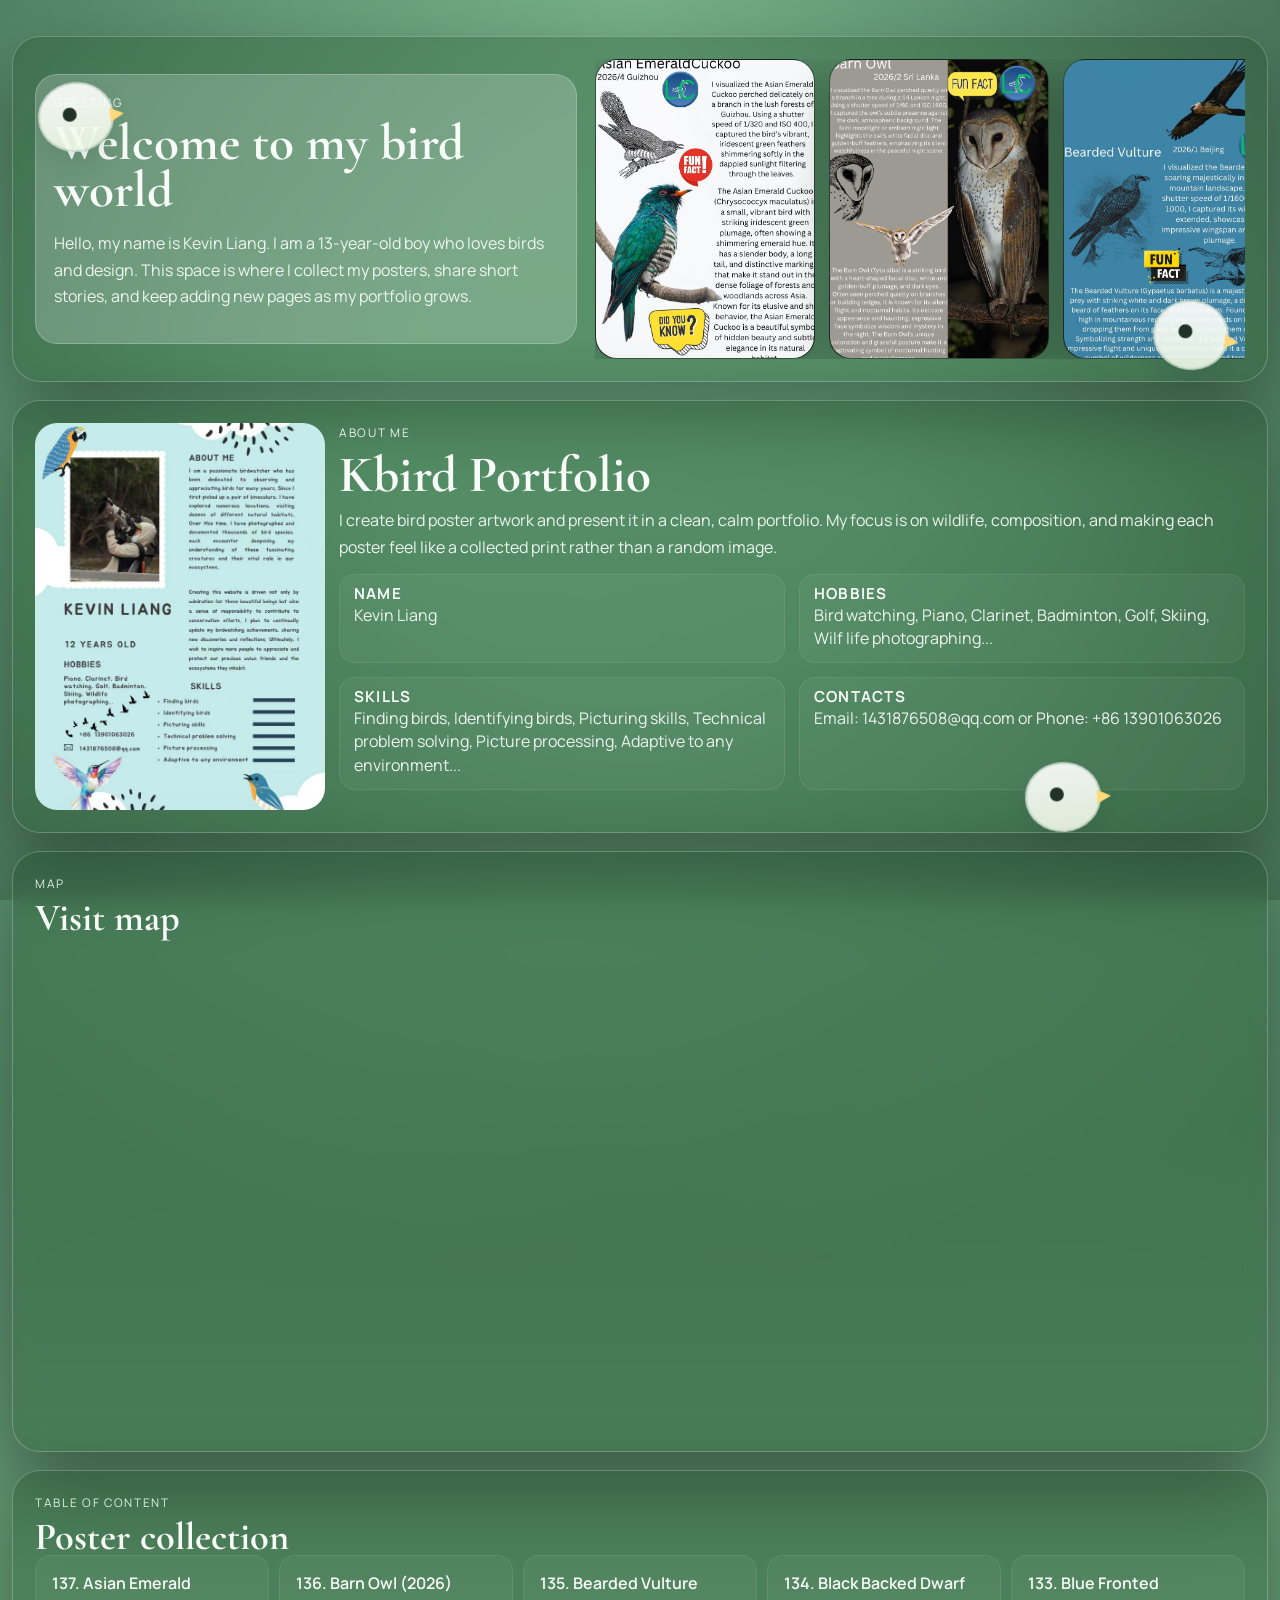
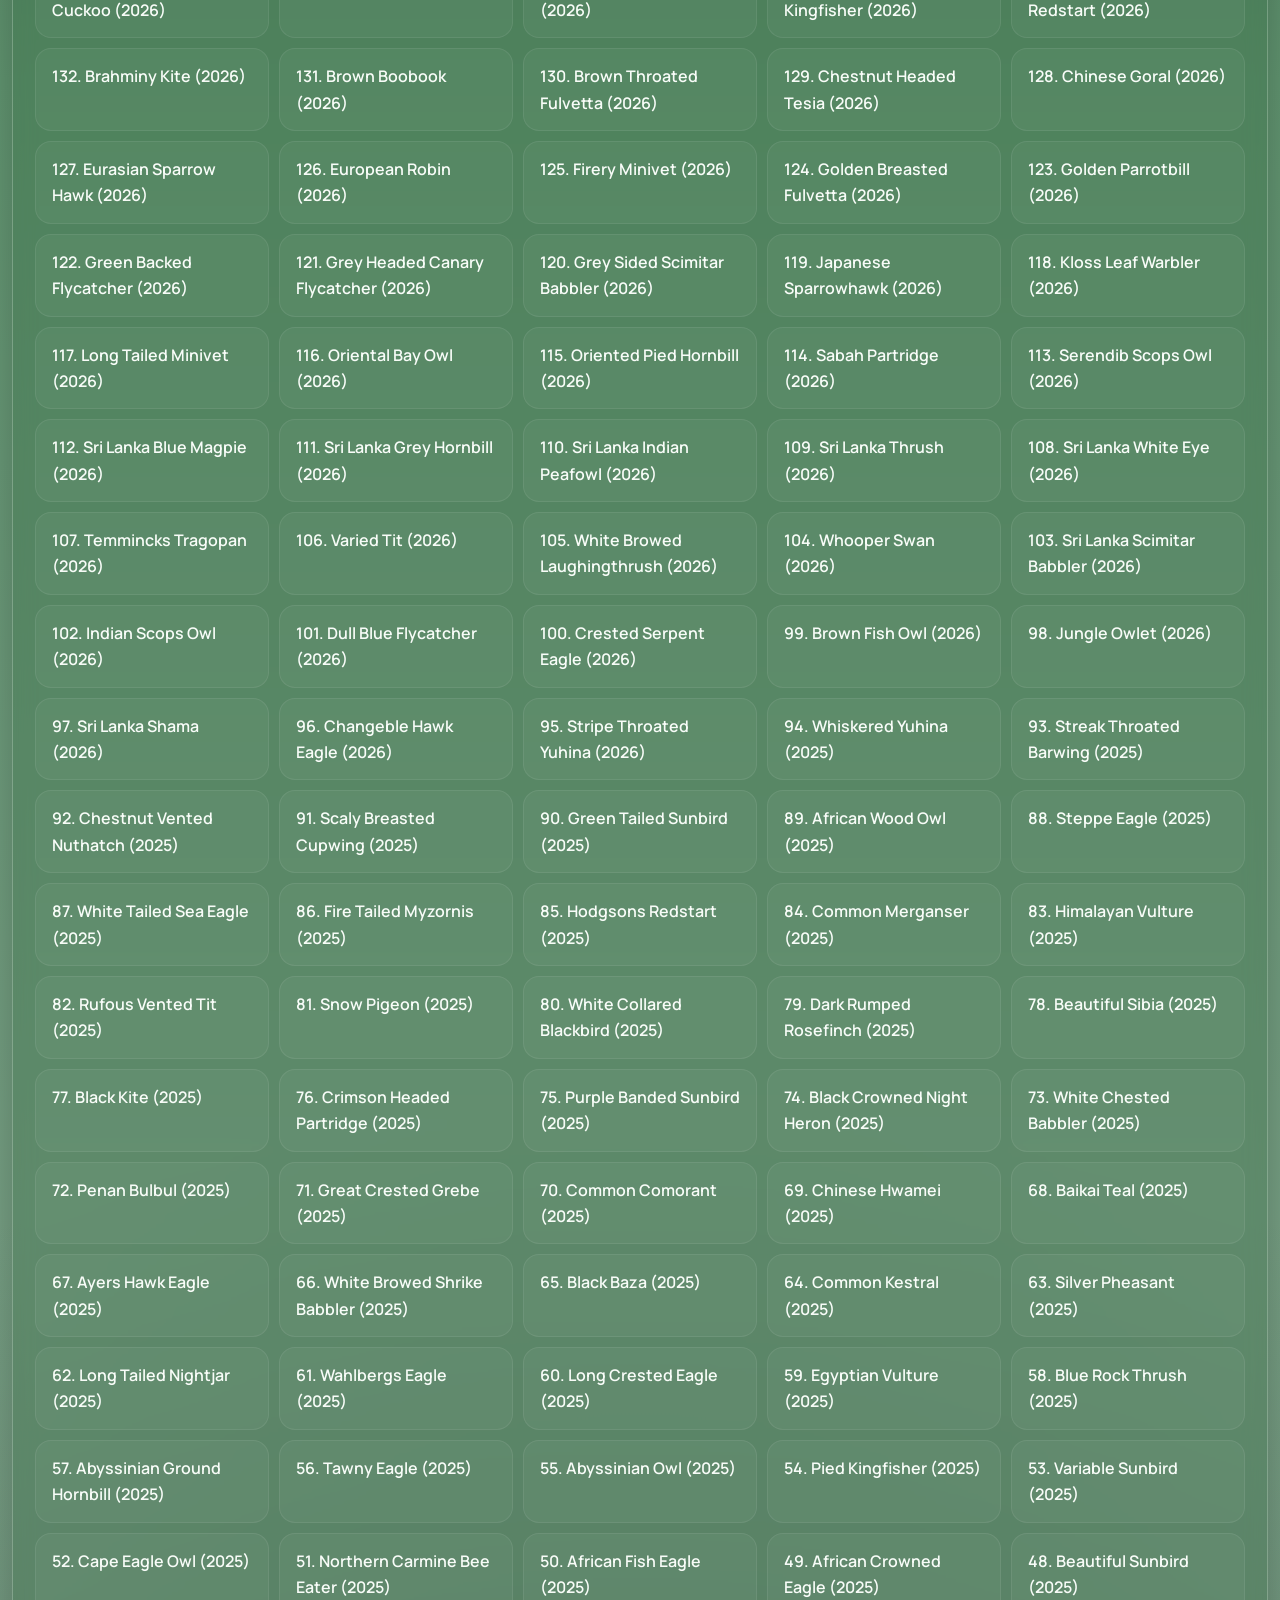
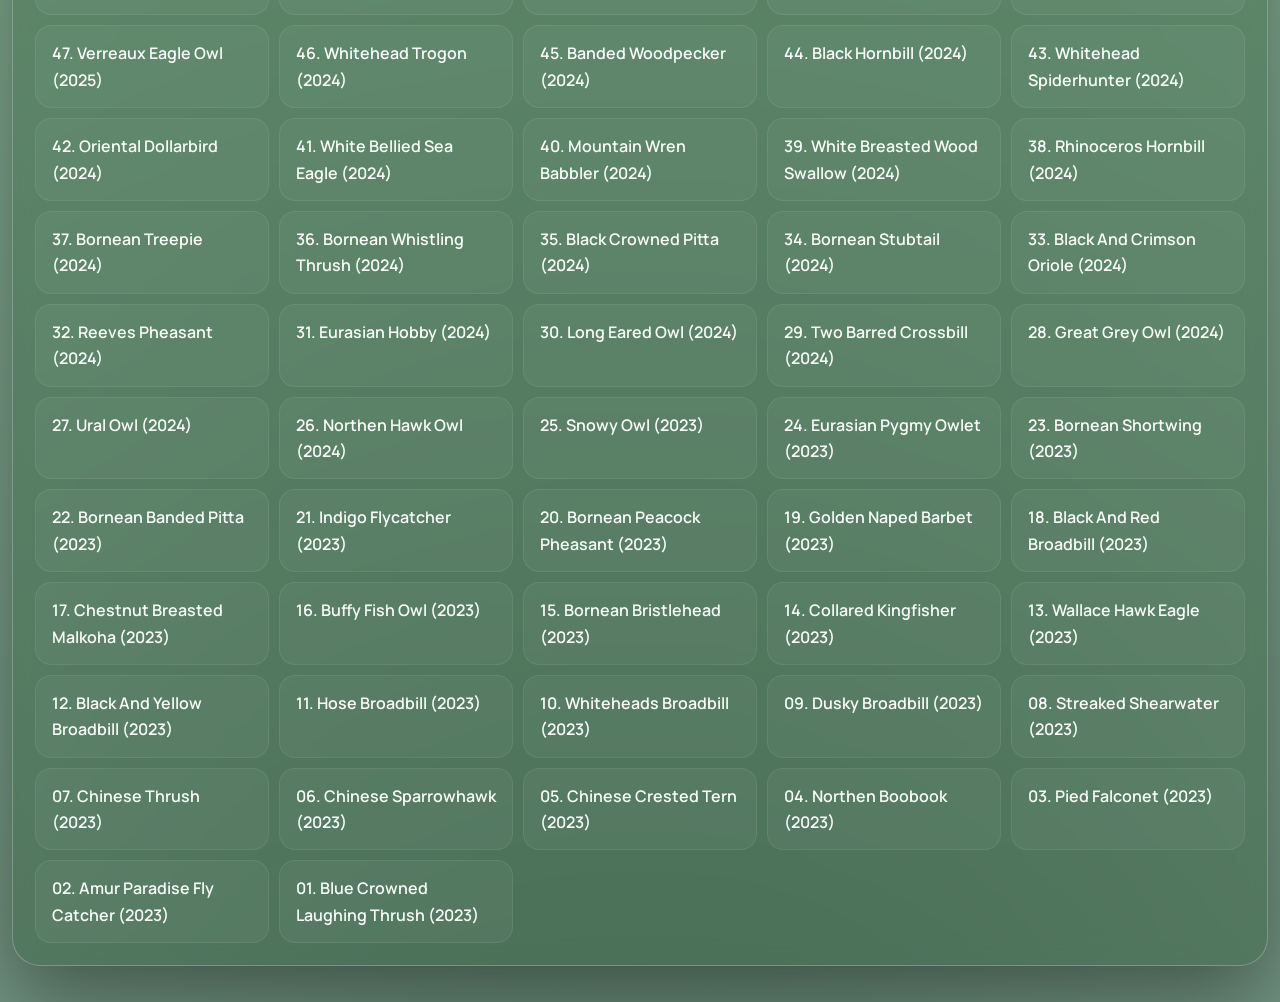
==== commit 83518afd: "fixed rolling speed issue, added preload function, added lazy function, increase loading speed" ====
--- a/index.html
+++ b/index.html
@@ -246,5 +246,6 @@
 
 	<script src="data/posters.js" defer></script>
 	<script src="script.js" defer></script>
+	<script src="//instant.page/5.2.0" type="module" integrity="sha384-jnA2D3y2b2J9FInqC8d9o+Kz8n5E2O5F3L2P" crossorigin="anonymous"></script>
 </body>
 </html>
--- a/style.css
+++ b/style.css
@@ -139,13 +139,20 @@
   display: flex;
   gap: 14px;
   width: max-content;
-  animation: roll 44s linear infinite;
+  will-change: transform;
+  transform: translateZ(0);
+  animation: none;
+}
+
+.hero-strip__track--animated {
+  animation: roll 500s linear infinite;
 }
 
 .hero-strip__slide,
 .hero-strip__card {
   width: clamp(170px, 20vw, 220px);
   height: clamp(240px, 27vw, 300px);
+  aspect-ratio: 11 / 16;
   flex: 0 0 auto;
   border-radius: 22px;
   overflow: hidden;
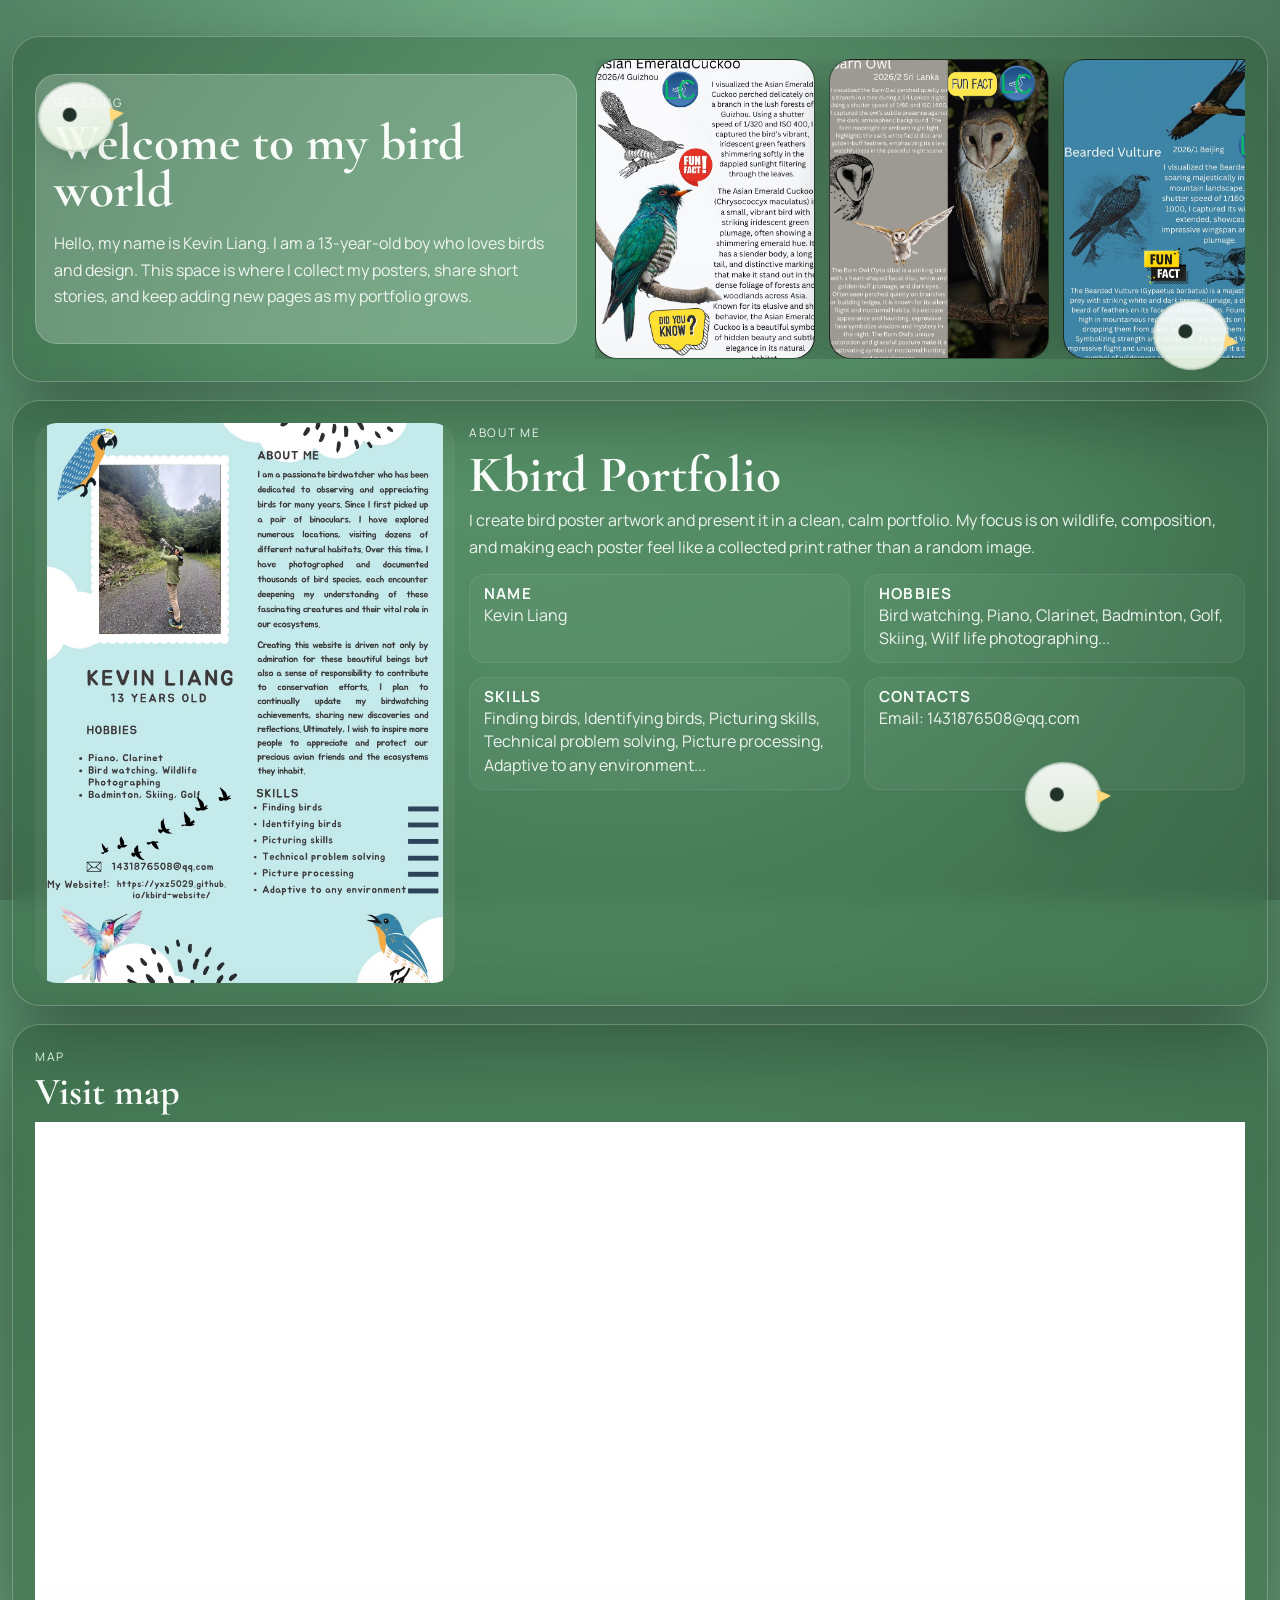
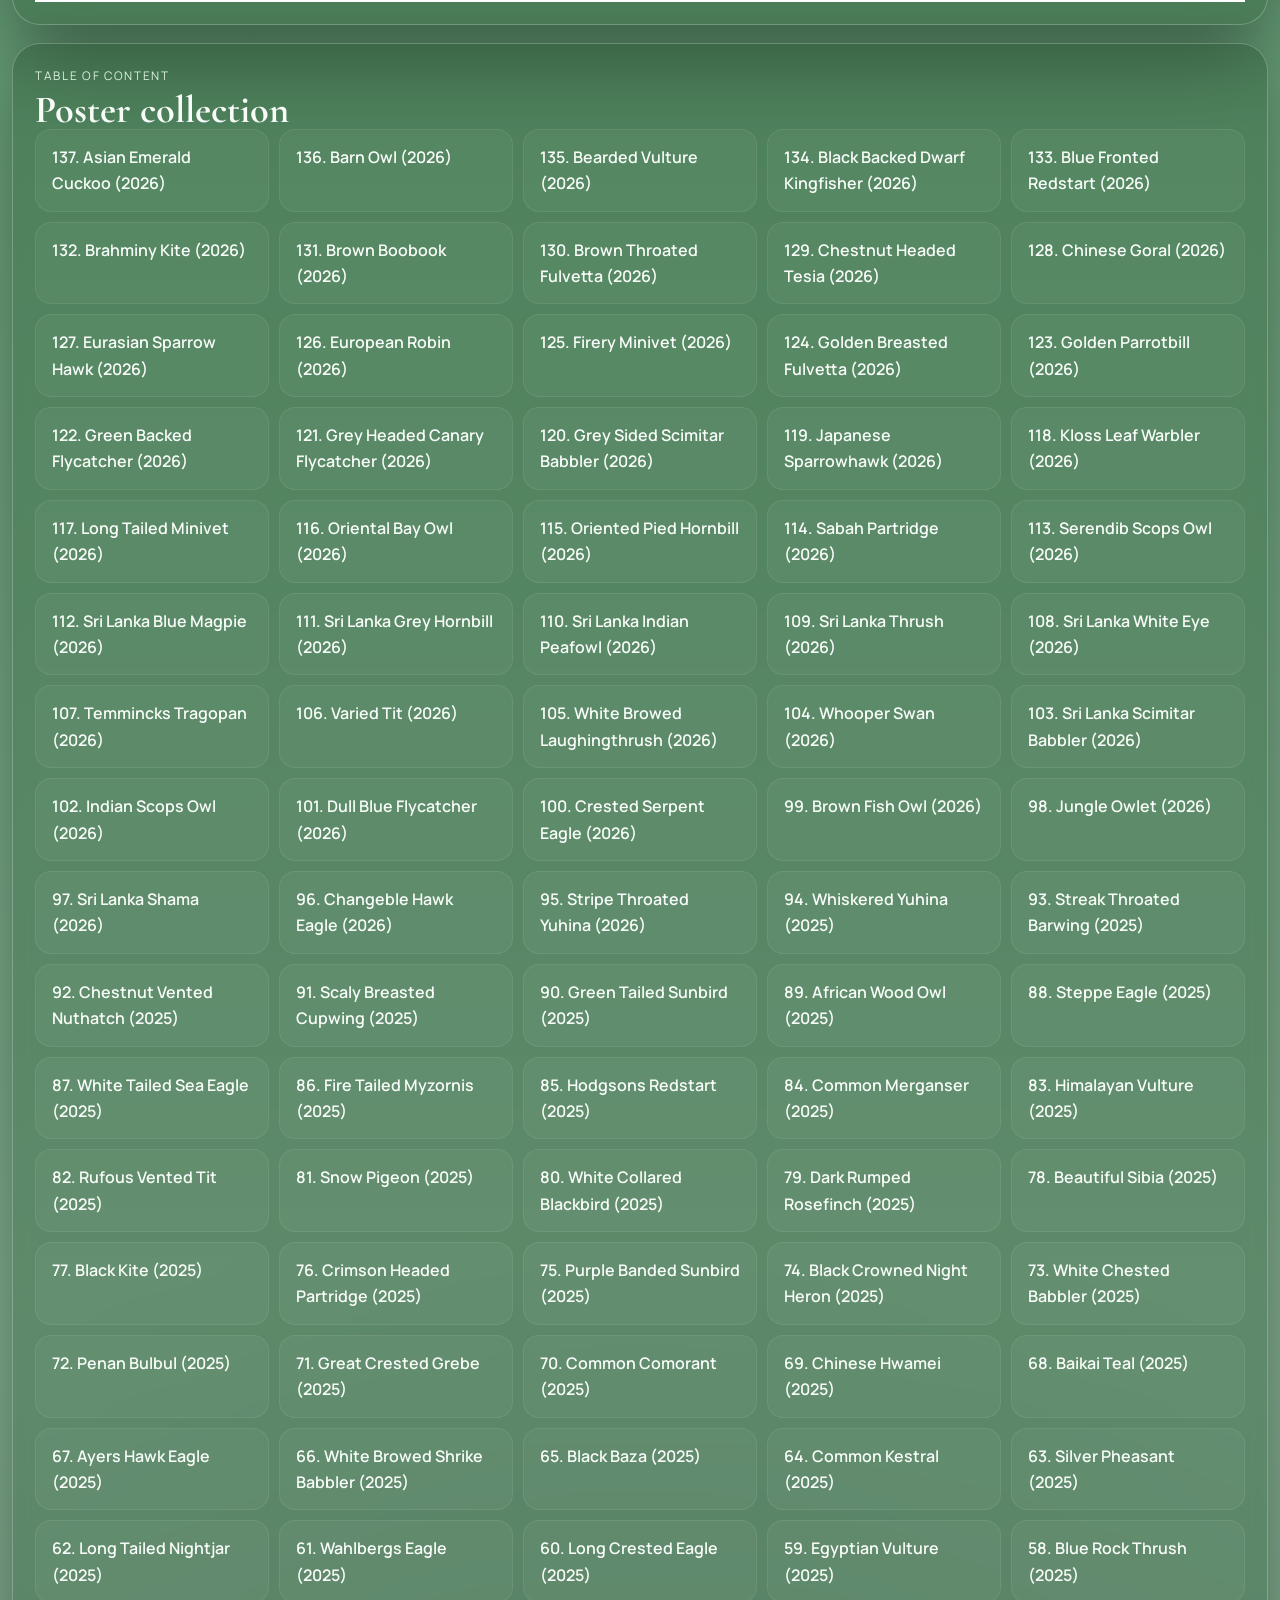
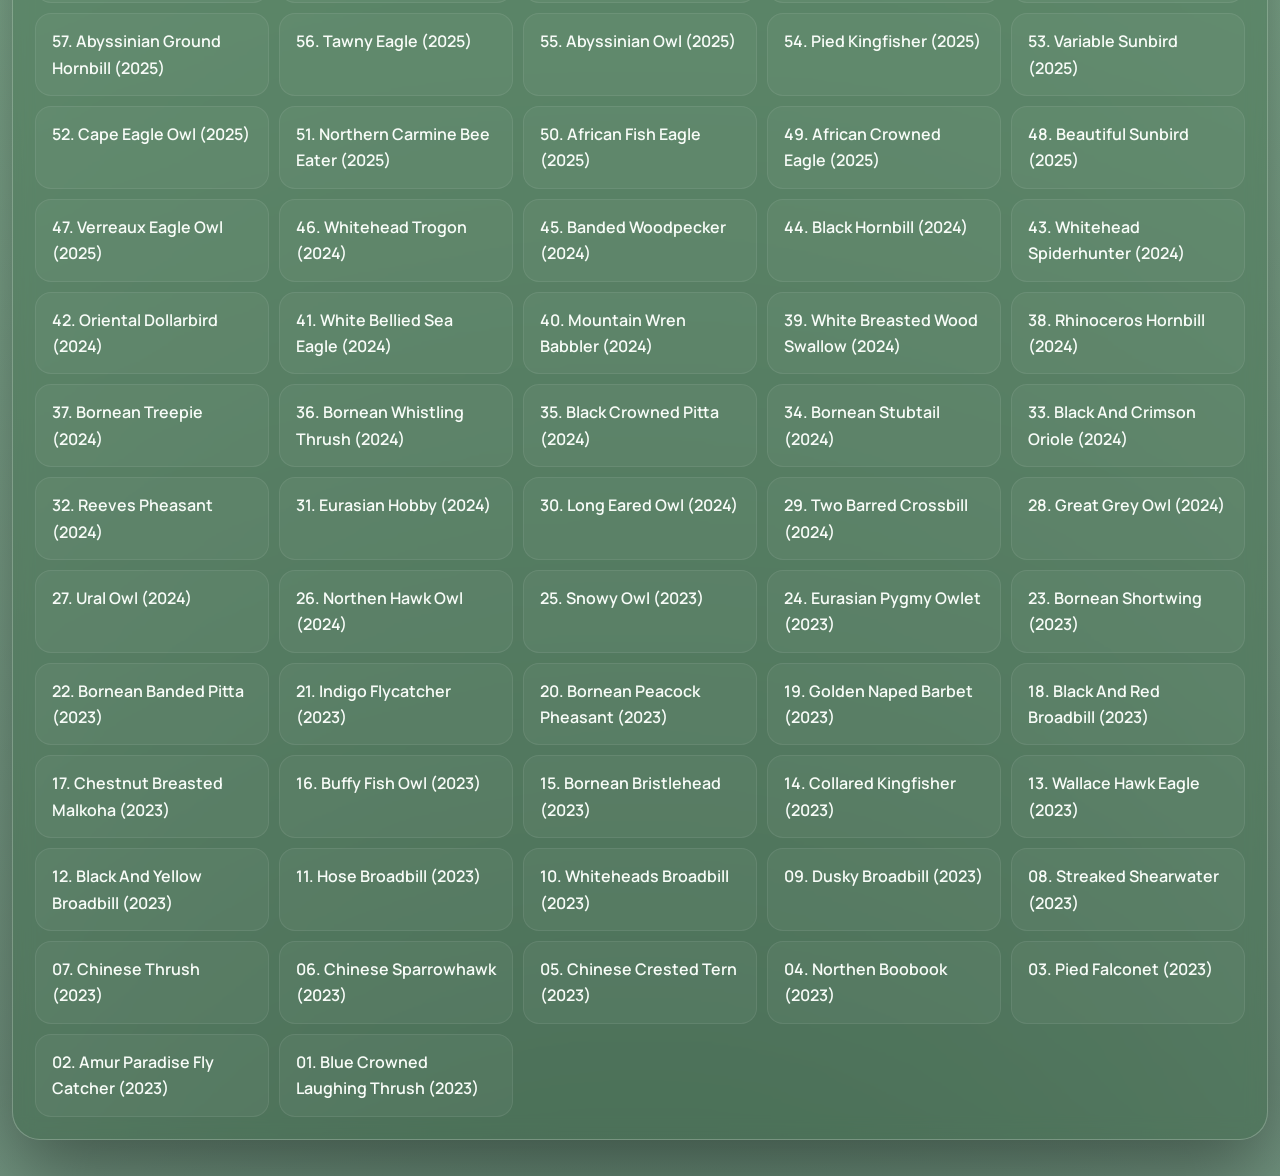
==== commit e0da14fd: "changed poster size" ====
--- a/index.html
+++ b/index.html
@@ -72,7 +72,7 @@
 					</div>
 					<div>
 						<h2>Contacts</h2>
-						<p>Email: 1431876508@qq.com  or  Phone: +86 13901063026</p>
+						<p>Email: 1431876508@qq.com</p>
 					</div>
 				</div>
 			</div>
--- a/style.css
+++ b/style.css
@@ -145,7 +145,7 @@
 }
 
 .hero-strip__track--animated {
-  animation: roll 500s linear infinite;
+  animation: roll 510s linear infinite;
 }
 
 .hero-strip__slide,
@@ -239,7 +239,7 @@
 
 .about-me {
   display: grid;
-  grid-template-columns: minmax(240px, 290px) minmax(0, 1fr);
+  grid-template-columns: minmax(300px, 420px) minmax(0, 1fr);
   gap: 14px;
   align-items: start;
 }
@@ -256,7 +256,7 @@
 .about-me__photo img {
   width:100%;
   height:100%;
-  object-fit:cover;
+  object-fit:contain;
   display:block;
 }
 
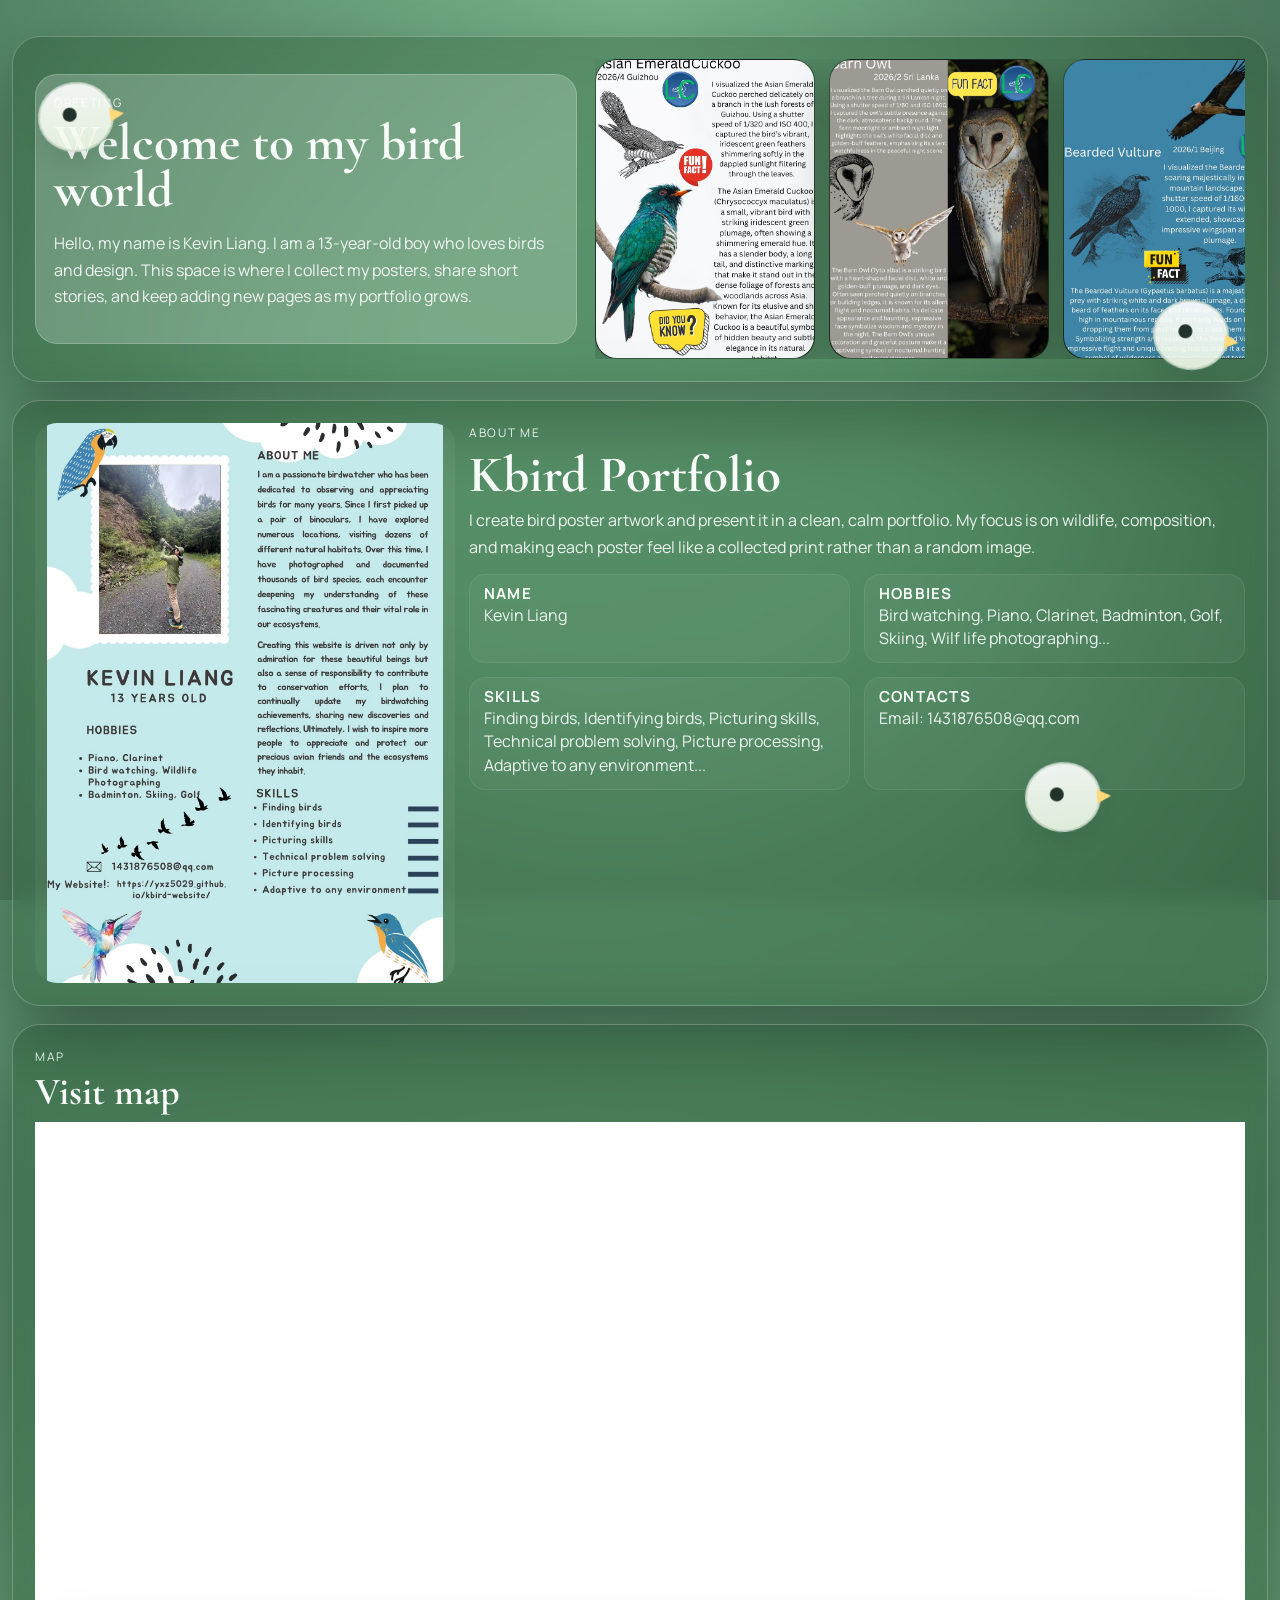
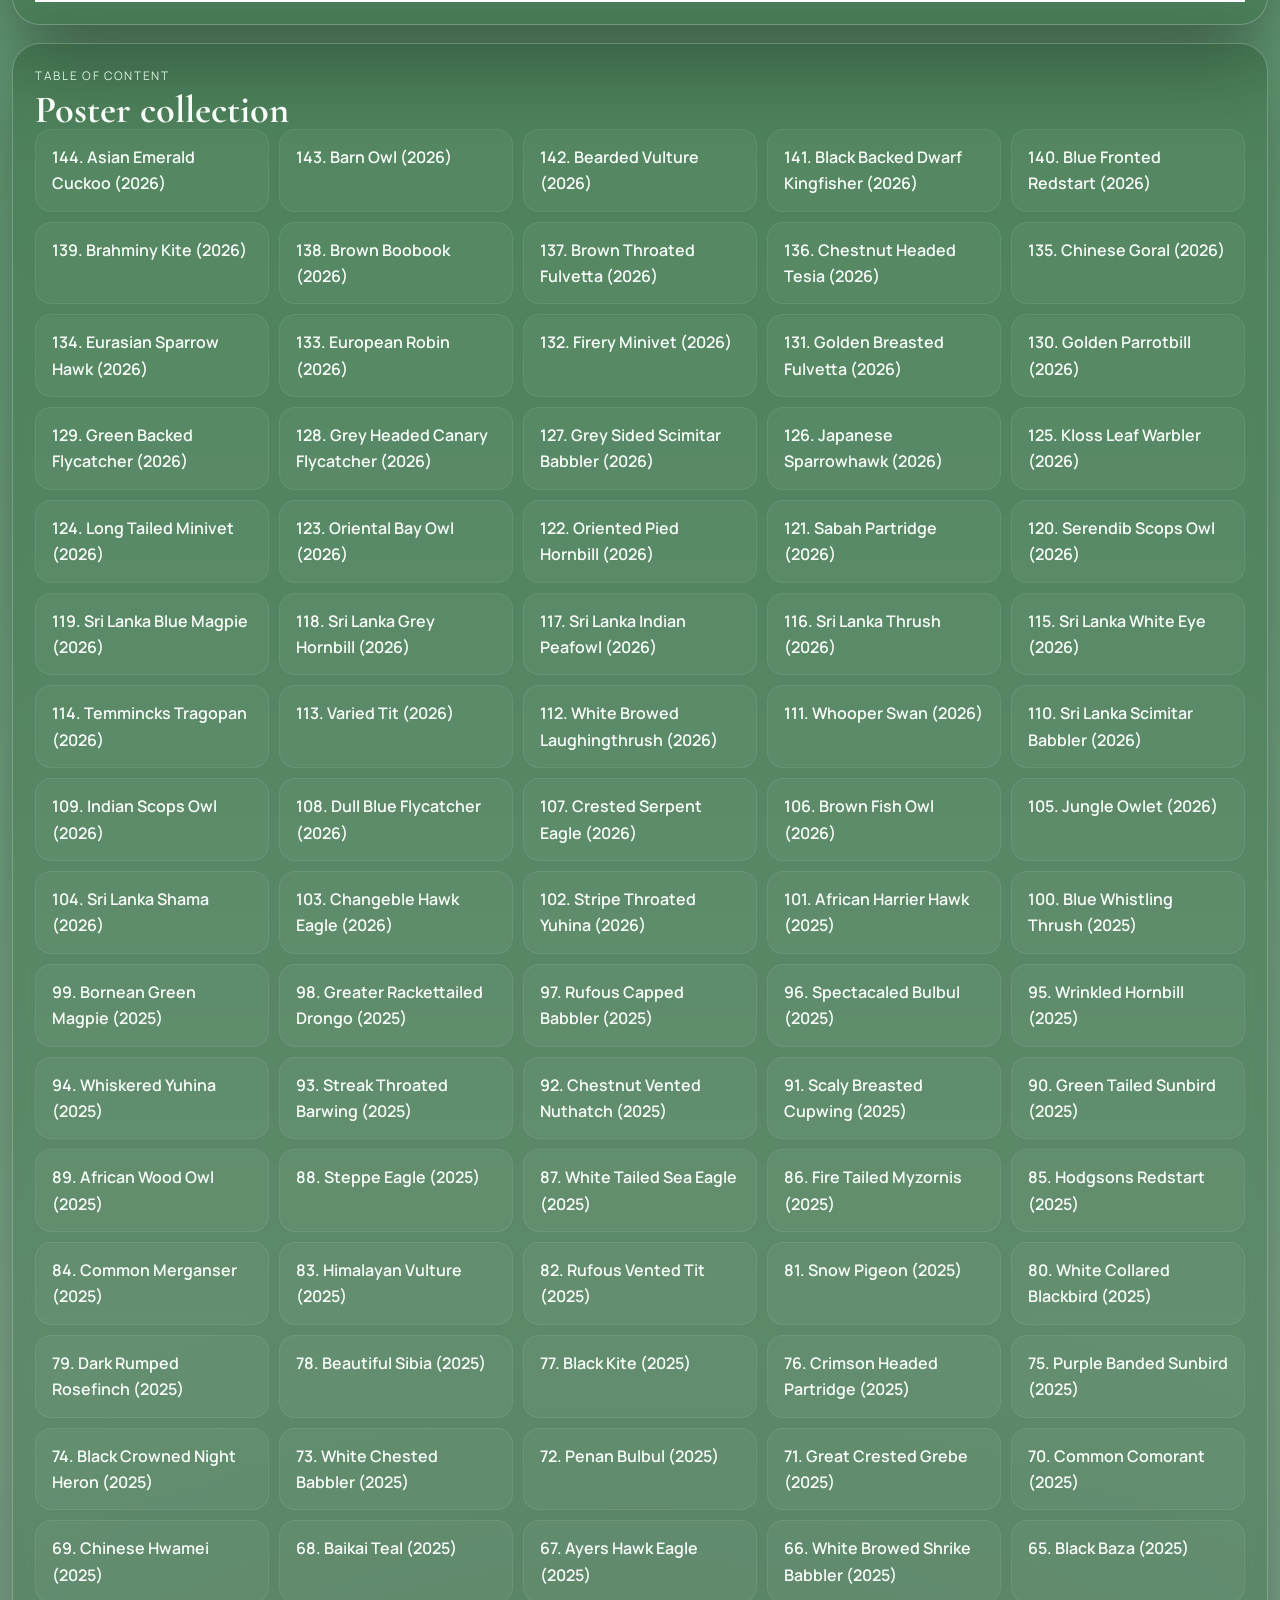
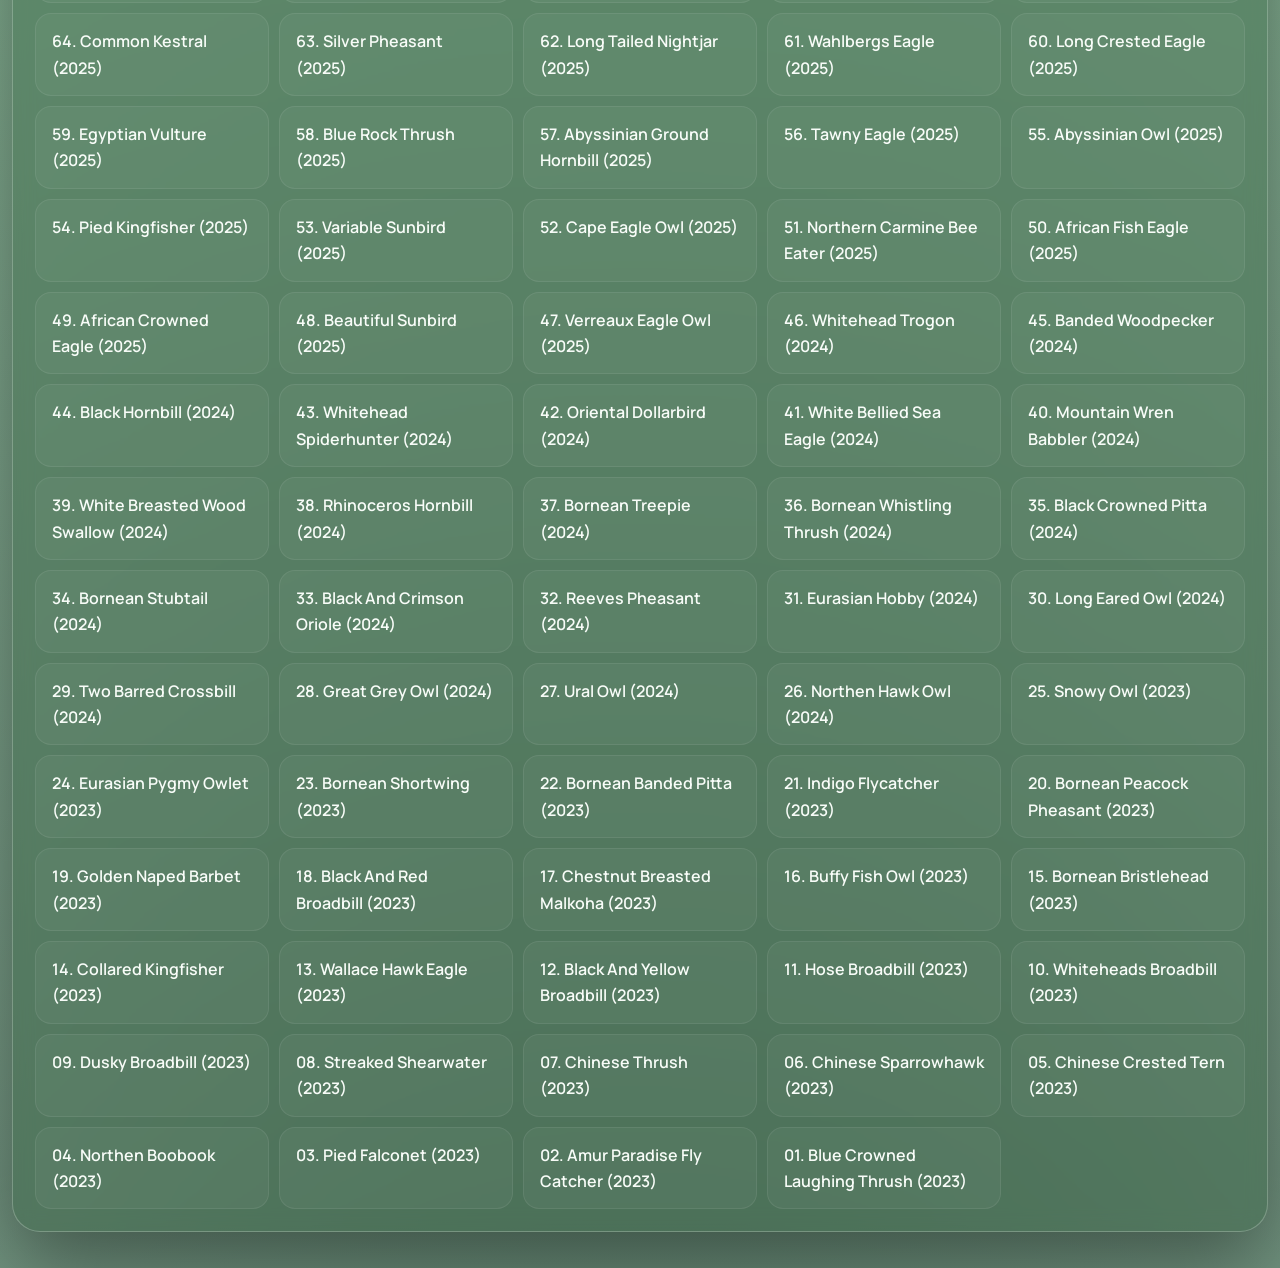
==== commit bdd5c209: "added poster, changed rolling speed" ====
--- a/index.html
+++ b/index.html
@@ -144,6 +144,13 @@
 					<a href="./poster.html?id=sri_lanka_shama">Sri Lanka Shama</a>
 					<a href="./poster.html?id=changeble_hawk_eagle">Changeble Hawk Eagle</a>
 					<a href="./poster.html?id=stripe_throated_yuhina">Stripe Throated Yuhina</a>
+					<a href="./poster.html?id=african_harrier_hawk">African Harrier Hawk</a>
+					<a href="./poster.html?id=blue_whistling_thrush">Blue Whistling Thrush</a>
+					<a href="./poster.html?id=bornean_green_magpie">Bornean Green Magpie</a>
+					<a href="./poster.html?id=greater_rackettailed_drongo">Greater Rackettailed Drongo</a>
+					<a href="./poster.html?id=rufous_capped_babbler">Rufous Capped Babbler</a>
+					<a href="./poster.html?id=spectacaled_bulbul">Spectacaled Bulbul</a>
+					<a href="./poster.html?id=wrinkled_hornbill">Wrinkled Hornbill</a>
 					<a href="./poster.html?id=whiskered_yuhina">Whiskered Yuhina</a>
 					<a href="./poster.html?id=streak_throated_barwing">Streak Throated Barwing</a>
 					<a href="./poster.html?id=chestnut_vented_nuthatch">Chestnut Vented Nuthatch</a>
--- a/style.css
+++ b/style.css
@@ -145,7 +145,7 @@
 }
 
 .hero-strip__track--animated {
-  animation: roll 510s linear infinite;
+  animation: roll 51s linear infinite;
 }
 
 .hero-strip__slide,
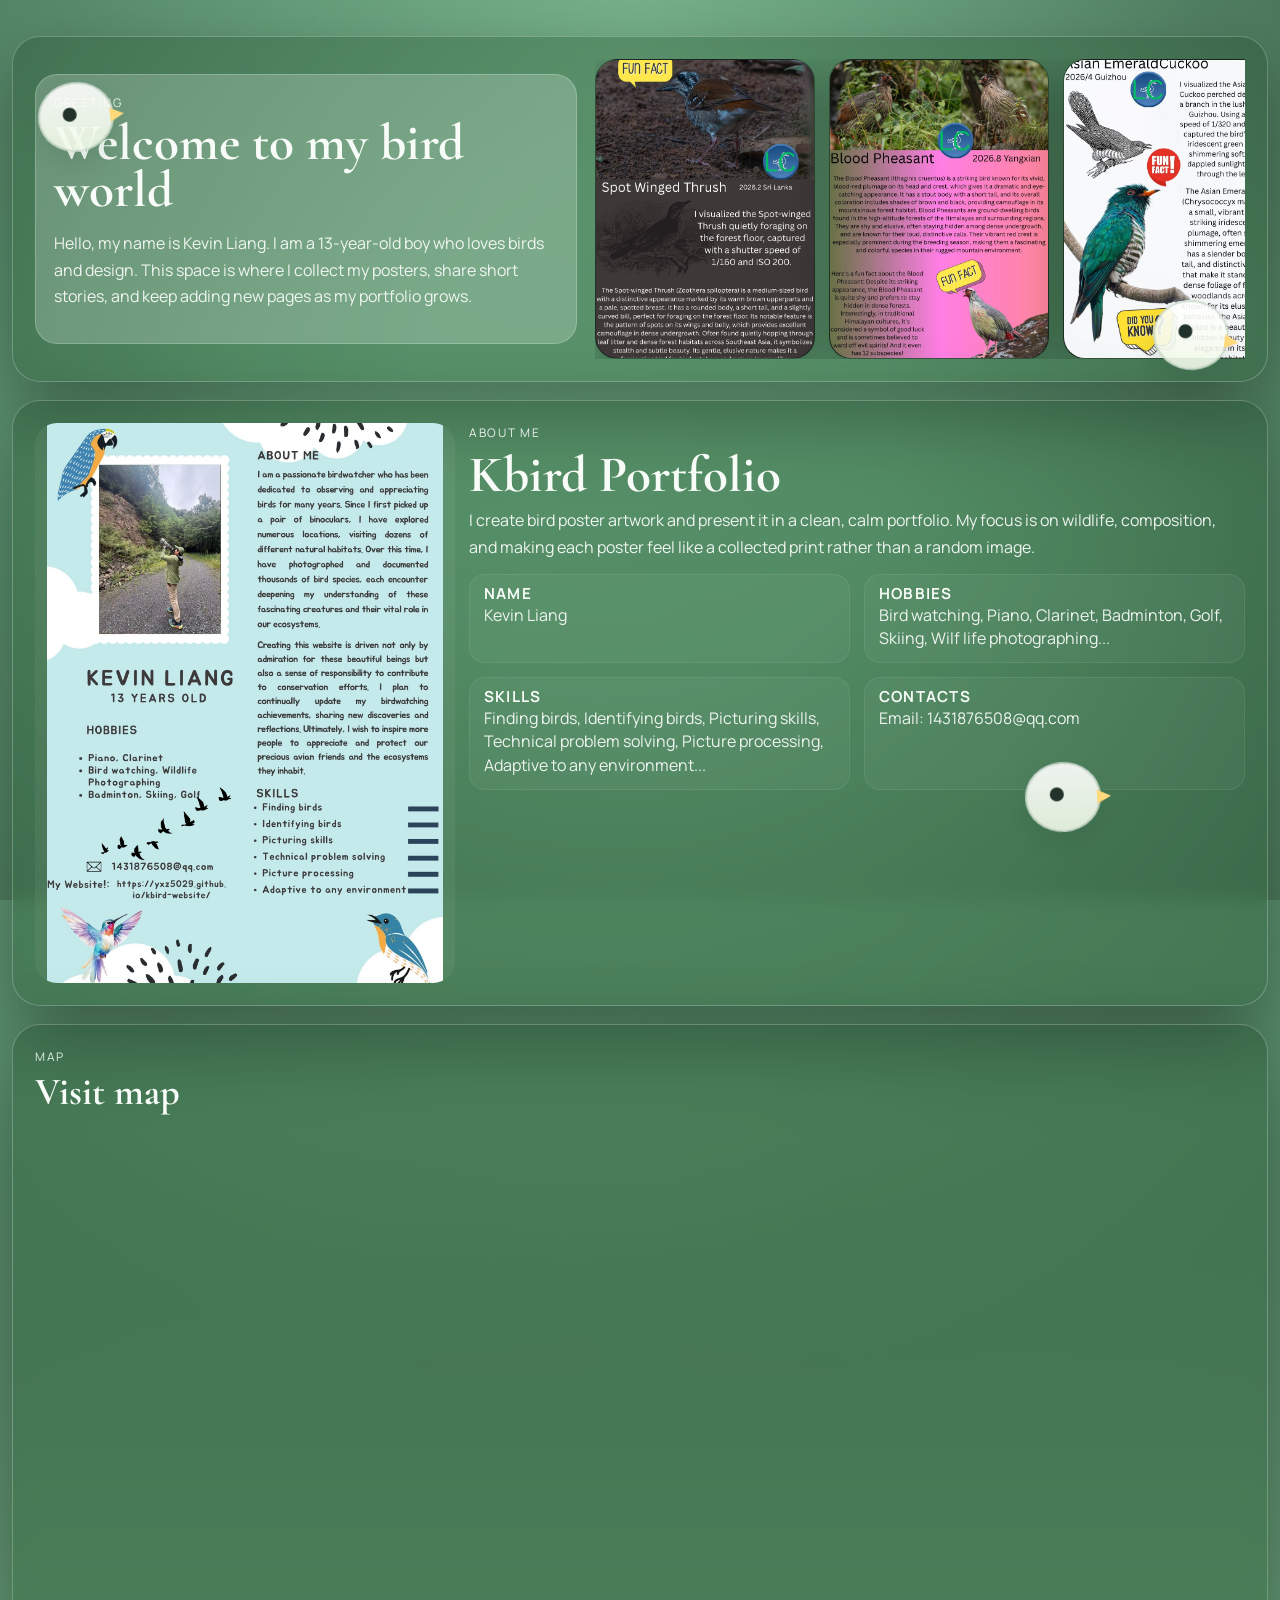
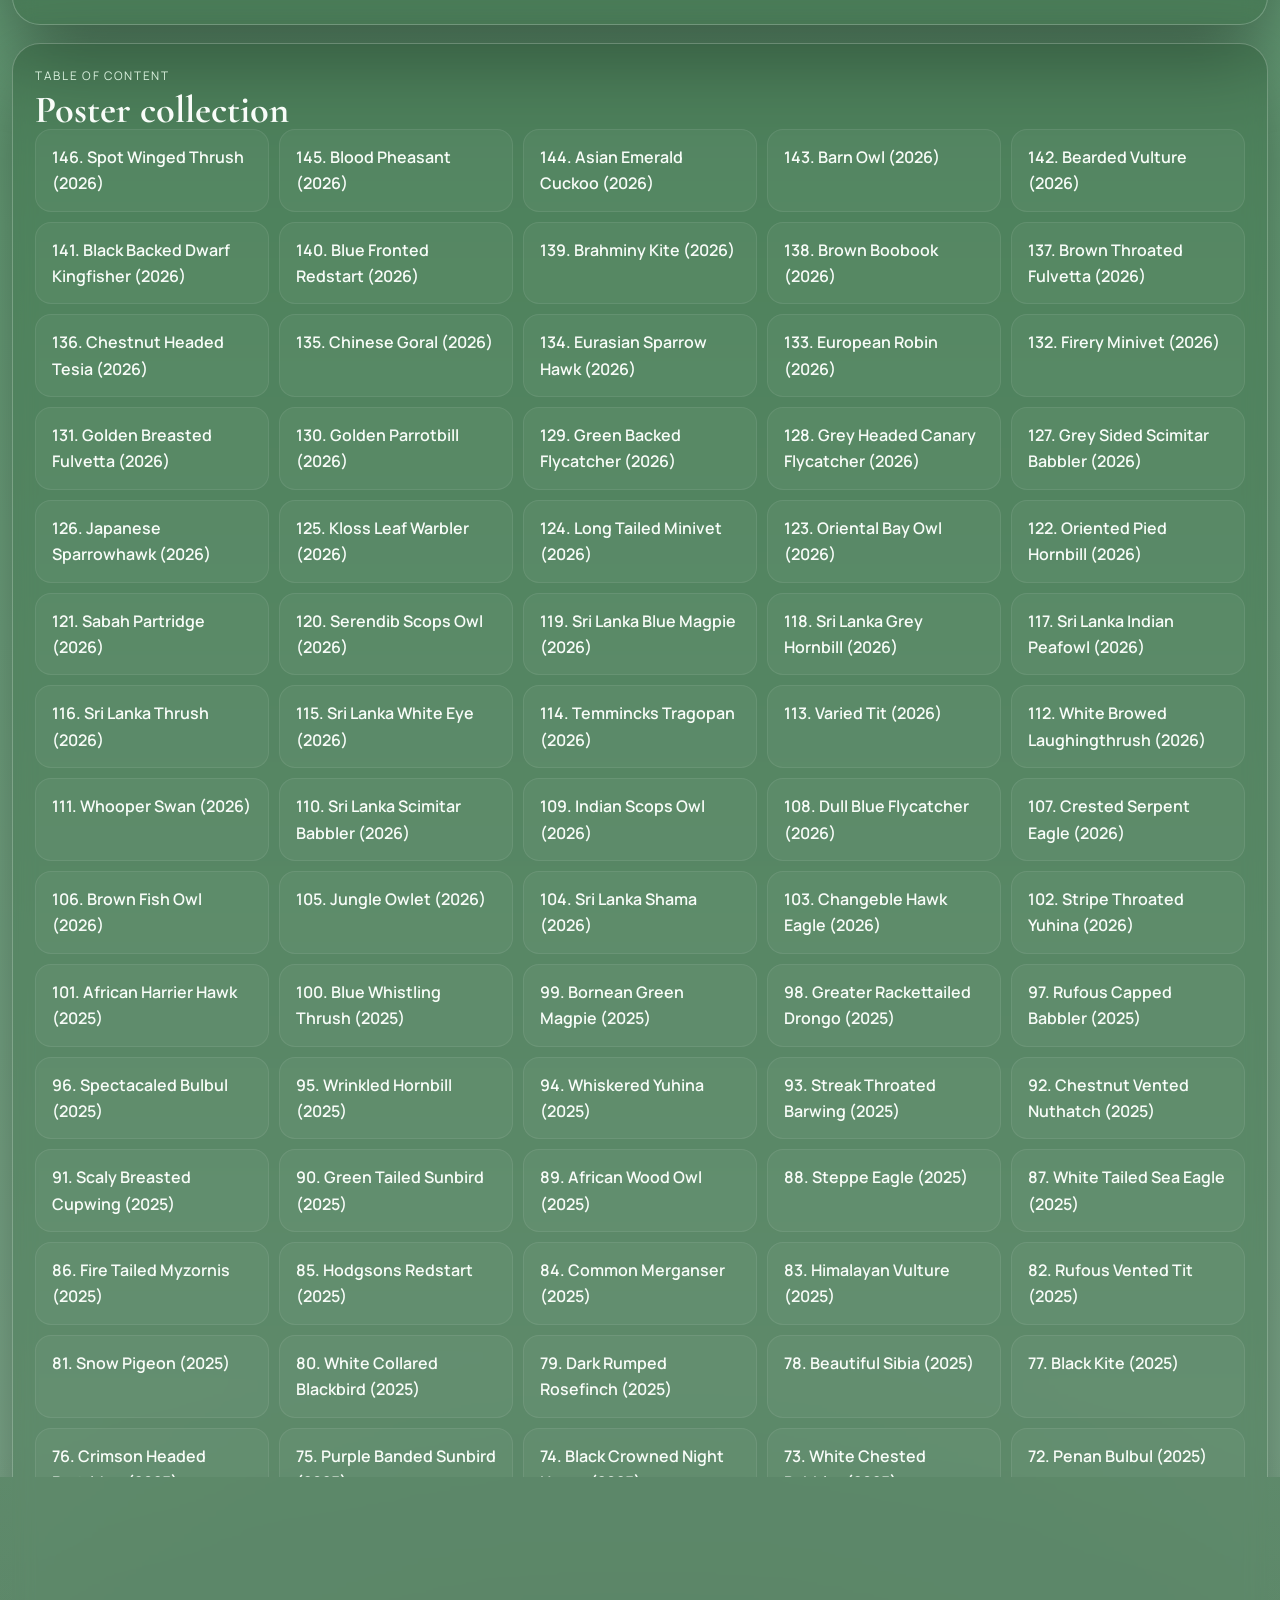
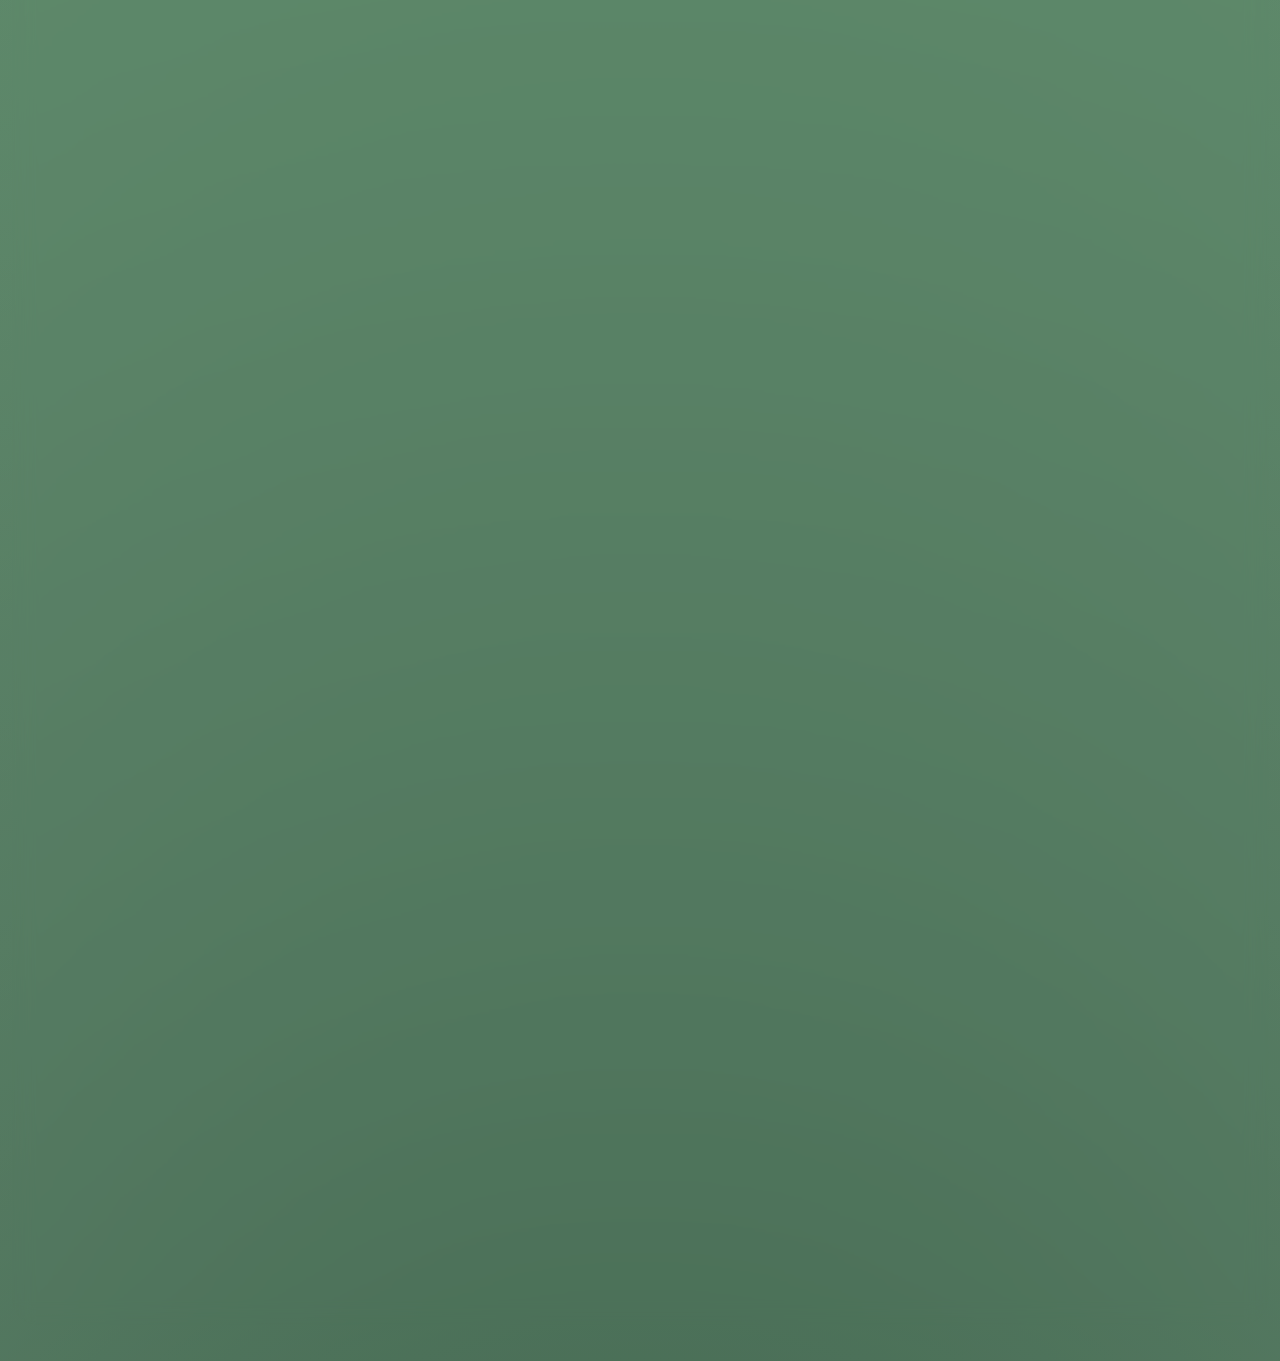
==== commit d8b9cd39: "added poster, changed rolling speed" ====
--- a/index.html
+++ b/index.html
@@ -1,10 +1,12 @@
 <!DOCTYPE html>
 <html lang="en">
+
 <head>
 	<link rel="canonical" href="https://yxz5029.github.io/kbird-website/" />
 	<meta charset="UTF-8">
 	<meta name="viewport" content="width=device-width, initial-scale=1.0">
-	<meta name="description" content="Bird poster portfolio with an about me section, table of contents, and poster detail pages.">
+	<meta name="description"
+		content="Bird poster portfolio with an about me section, table of contents, and poster detail pages.">
 	<title>Kbird Portfolio</title>
 	<link rel="icon" href="logo.ico" type="image/x-icon">
 	<script type="application/ld+json">
@@ -17,6 +19,7 @@
 	</script>
 	<link rel="stylesheet" href="style.css">
 </head>
+
 <body>
 	<div class="bird-doodle bird-doodle--one" aria-hidden="true"></div>
 	<div class="bird-doodle bird-doodle--two" aria-hidden="true"></div>
@@ -28,20 +31,24 @@
 				<p class="section-kicker">Greeting</p>
 				<h1>Welcome to my bird world</h1>
 				<p>
-					Hello, my name is Kevin Liang. I am a 13-year-old boy who loves birds and design. This space is where I collect my posters,
+					Hello, my name is Kevin Liang. I am a 13-year-old boy who loves birds and design. This space is
+					where I collect my posters,
 					share short stories, and keep adding new pages as my portfolio grows.
 				</p>
 			</div>
 			<section class="hero-strip" aria-label="Rolling picture stack">
 				<div class="hero-strip__track" id="hero-strip-track">
 					<div class="hero-strip__card hero-strip__card--one">
-						<img src="https://images.unsplash.com/photo-1452570053594-1b985d6ea890?auto=format&fit=crop&w=900&q=80" alt="Bird poster preview 1" width="600" height="800" loading="lazy">
+						<img src="https://images.unsplash.com/photo-1452570053594-1b985d6ea890?auto=format&fit=crop&w=900&q=80"
+							alt="Bird poster preview 1" width="600" height="800" loading="lazy">
 					</div>
 					<div class="hero-strip__card hero-strip__card--two">
-						<img src="https://images.unsplash.com/photo-1511275539165-cc46b1ee89bf?auto=format&fit=crop&w=900&q=80" alt="Bird poster preview 2" width="600" height="800" loading="lazy">
+						<img src="https://images.unsplash.com/photo-1511275539165-cc46b1ee89bf?auto=format&fit=crop&w=900&q=80"
+							alt="Bird poster preview 2" width="600" height="800" loading="lazy">
 					</div>
 					<div class="hero-strip__card hero-strip__card--three">
-						<img src="https://images.unsplash.com/photo-1501706362039-c6e80948cd27?auto=format&fit=crop&w=900&q=80" alt="Bird poster preview 3" width="600" height="800" loading="lazy">
+						<img src="https://images.unsplash.com/photo-1501706362039-c6e80948cd27?auto=format&fit=crop&w=900&q=80"
+							alt="Bird poster preview 3" width="600" height="800" loading="lazy">
 					</div>
 				</div>
 			</section>
@@ -55,7 +62,8 @@
 				<p class="section-kicker">About me</p>
 				<h1>Kbird Portfolio</h1>
 				<p class="about-me__paragraph">
-					I create bird poster artwork and present it in a clean, calm portfolio. My focus is on wildlife, composition, and making each poster feel like a collected print rather than a random image.
+					I create bird poster artwork and present it in a clean, calm portfolio. My focus is on wildlife,
+					composition, and making each poster feel like a collected print rather than a random image.
 				</p>
 				<div class="about-me__grid">
 					<div>
@@ -68,7 +76,8 @@
 					</div>
 					<div>
 						<h2>Skills</h2>
-						<p>Finding birds, Identifying birds, Picturing skills, Technical problem solving, Picture processing, Adaptive to any environment...</p>
+						<p>Finding birds, Identifying birds, Picturing skills, Technical problem solving, Picture
+							processing, Adaptive to any environment...</p>
 					</div>
 					<div>
 						<h2>Contacts</h2>
@@ -82,15 +91,9 @@
 		<section class="section-card" id="map-section" aria-label="Map location">
 			<p class="section-kicker">Map</p>
 			<h2>Visit map</h2>
-			<iframe
-				src="https://www.google.com/maps/d/embed?mid=17uIKkZPcjEl-CKc77gWKHq7VU84YiOU&ehbc=2E312F&noprof=1"
-				width="100%"
-				height="480"
-				loading="lazy"
-				referrerpolicy="no-referrer-when-downgrade"
-				title="Kbird custom map"
-				style="border:0; display:block; margin-top: 12px; max-width: 100%;"
-			></iframe>
+			<iframe src="https://www.google.com/maps/d/embed?mid=17uIKkZPcjEl-CKc77gWKHq7VU84YiOU&ehbc=2E312F&noprof=1"
+				width="100%" height="480" loading="lazy" referrerpolicy="no-referrer-when-downgrade"
+				title="Kbird custom map" style="border:0; display:block; margin-top: 12px; max-width: 100%;"></iframe>
 		</section>
 
 		<section class="toc section-card" id="toc">
@@ -101,6 +104,9 @@
 			<div id="toc-list" class="toc-list" aria-label="Poster table of contents">
 				<noscript data-seo-fallback>
 					<!-- SEO-TOC-FALLBACK:START -->
+					<!-- 2026 -->
+					<a href="./poster.html?id=spot_winged_thrush">Spot-winged Thrush</a>
+					<a href="./poster.html?id=blood_pheasant">Blood Pheasant</a>
 					<a href="./poster.html?id=asian_emerald_cuckoo">Asian Emerald Cuckoo</a>
 					<a href="./poster.html?id=barn_owl">Barn Owl</a>
 					<a href="./poster.html?id=bearded_vulture">Bearded Vulture</a>
@@ -144,6 +150,7 @@
 					<a href="./poster.html?id=sri_lanka_shama">Sri Lanka Shama</a>
 					<a href="./poster.html?id=changeble_hawk_eagle">Changeble Hawk Eagle</a>
 					<a href="./poster.html?id=stripe_throated_yuhina">Stripe Throated Yuhina</a>
+					<!-- 2025 -->
 					<a href="./poster.html?id=african_harrier_hawk">African Harrier Hawk</a>
 					<a href="./poster.html?id=blue_whistling_thrush">Blue Whistling Thrush</a>
 					<a href="./poster.html?id=bornean_green_magpie">Bornean Green Magpie</a>
@@ -199,6 +206,7 @@
 					<a href="./poster.html?id=african_crowned_eagle">African Crowned Eagle</a>
 					<a href="./poster.html?id=beautiful_sunbird">Beautiful Sunbird</a>
 					<a href="./poster.html?id=verreaux_eagle_owl">Verreaux Eagle Owl</a>
+					<!-- 2024 -->
 					<a href="./poster.html?id=whitehead_trogon">Whitehead Trogon</a>
 					<a href="./poster.html?id=banded_woodpecker">Banded Woodpecker</a>
 					<a href="./poster.html?id=black_hornbill">Black Hornbill</a>
@@ -220,6 +228,7 @@
 					<a href="./poster.html?id=great_grey_owl">Great Grey Owl</a>
 					<a href="./poster.html?id=ural_owl">Ural Owl</a>
 					<a href="./poster.html?id=northen_hawk_owl">Northen Hawk Owl</a>
+					<!-- 2023 -->
 					<a href="./poster.html?id=snowy_owl">Snowy Owl</a>
 					<a href="./poster.html?id=eurasian_pygmy_owlet">Eurasian Pygmy Owlet</a>
 					<a href="./poster.html?id=bornean_shortwing">Bornean Shortwing</a>
@@ -245,7 +254,7 @@
 					<a href="./poster.html?id=pied_falconet">Pied Falconet</a>
 					<a href="./poster.html?id=amur_paradise_fly_catcher">Amur Paradise Fly Catcher</a>
 					<a href="./poster.html?id=blue_crowned_laughing_thrush">Blue Crowned Laughing Thrush</a>
-				<!-- SEO-TOC-FALLBACK:END -->
+					<!-- SEO-TOC-FALLBACK:END -->
 				</noscript>
 			</div>
 		</section>
@@ -253,6 +262,8 @@
 
 	<script src="data/posters.js" defer></script>
 	<script src="script.js" defer></script>
-	<script src="//instant.page/5.2.0" type="module" integrity="sha384-jnA2D3y2b2J9FInqC8d9o+Kz8n5E2O5F3L2P" crossorigin="anonymous"></script>
+	<script src="//instant.page/5.2.0" type="module" integrity="sha384-jnA2D3y2b2J9FInqC8d9o+Kz8n5E2O5F3L2P"
+		crossorigin="anonymous"></script>
 </body>
-</html>
+
+</html>
--- a/style.css
+++ b/style.css
@@ -145,7 +145,7 @@
 }
 
 .hero-strip__track--animated {
-  animation: roll 51s linear infinite;
+  animation: roll 510s linear infinite;
 }
 
 .hero-strip__slide,
@@ -499,9 +499,6 @@
     width: min(100vw - 18px, 2360px);
   }
 
-  .hero-strip__track {
-    animation-duration: 34s;
-  }
 
   .detail-aside {
     position: static;
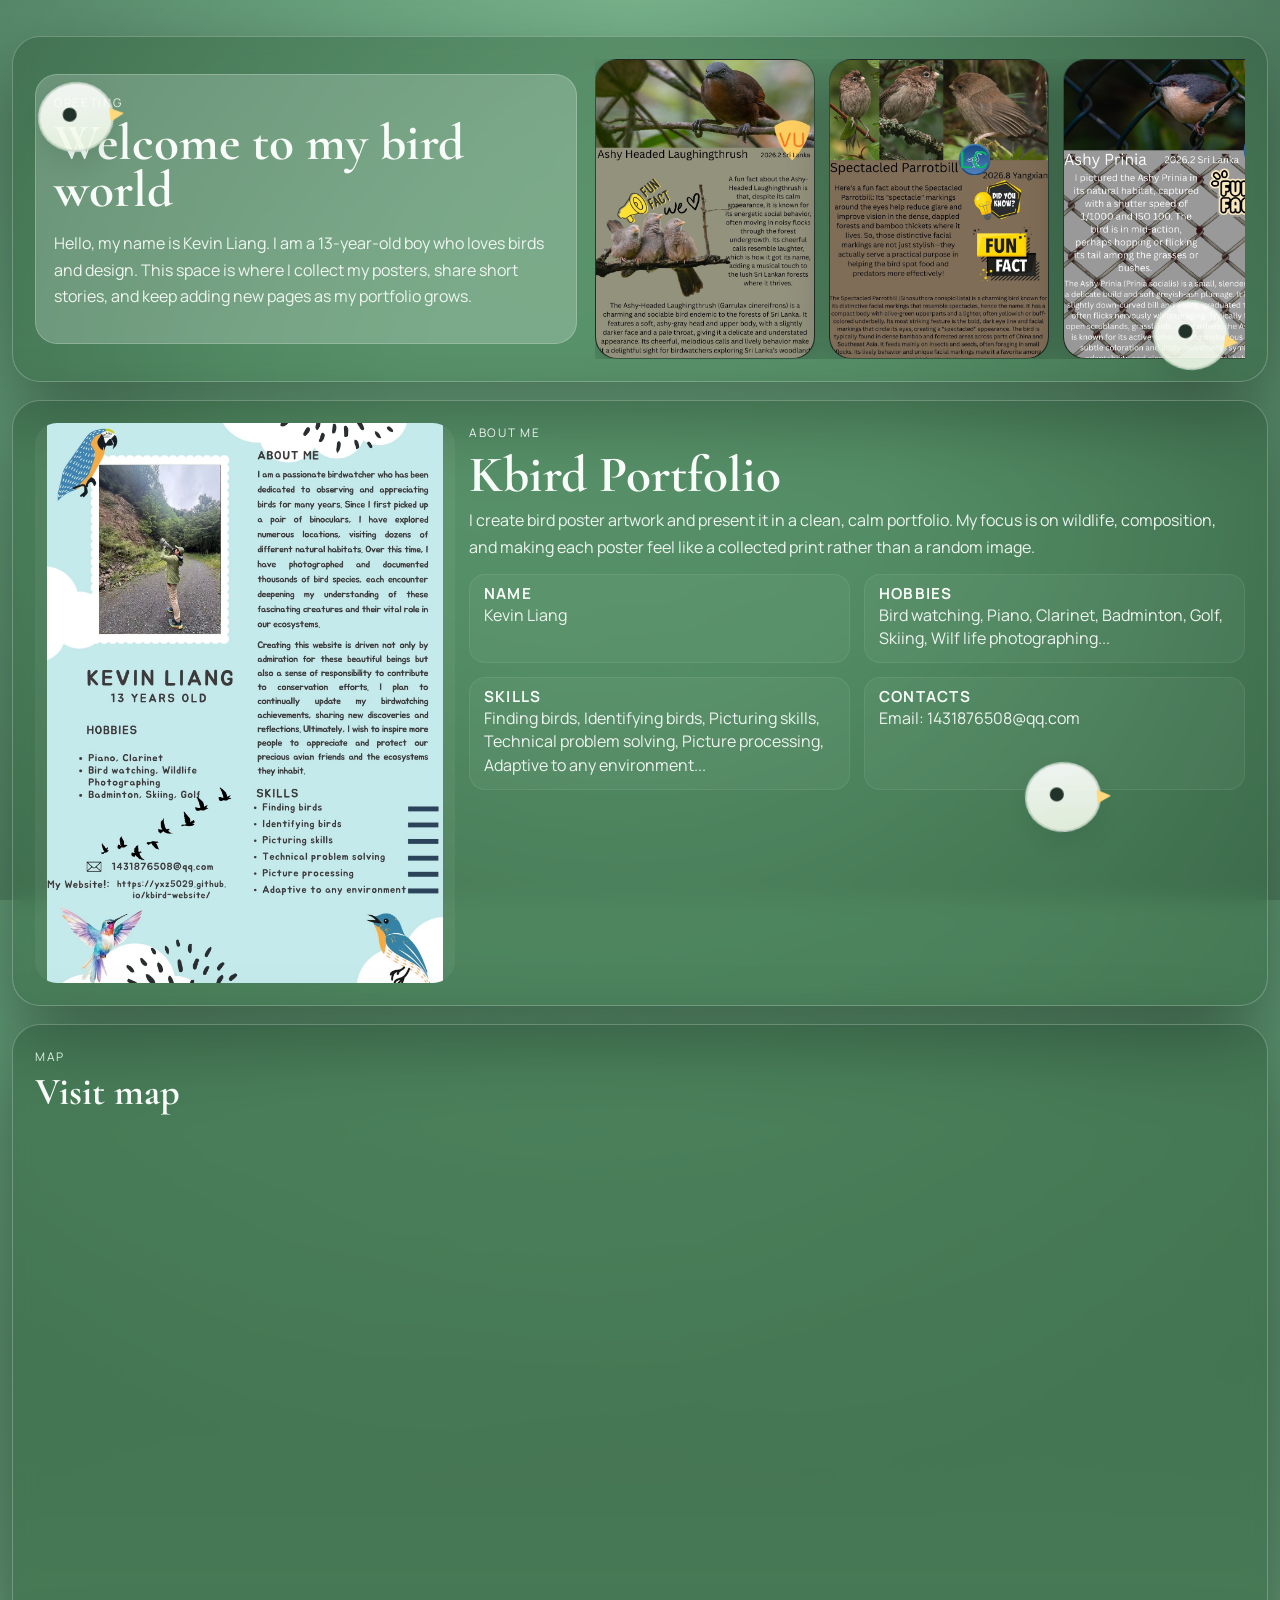
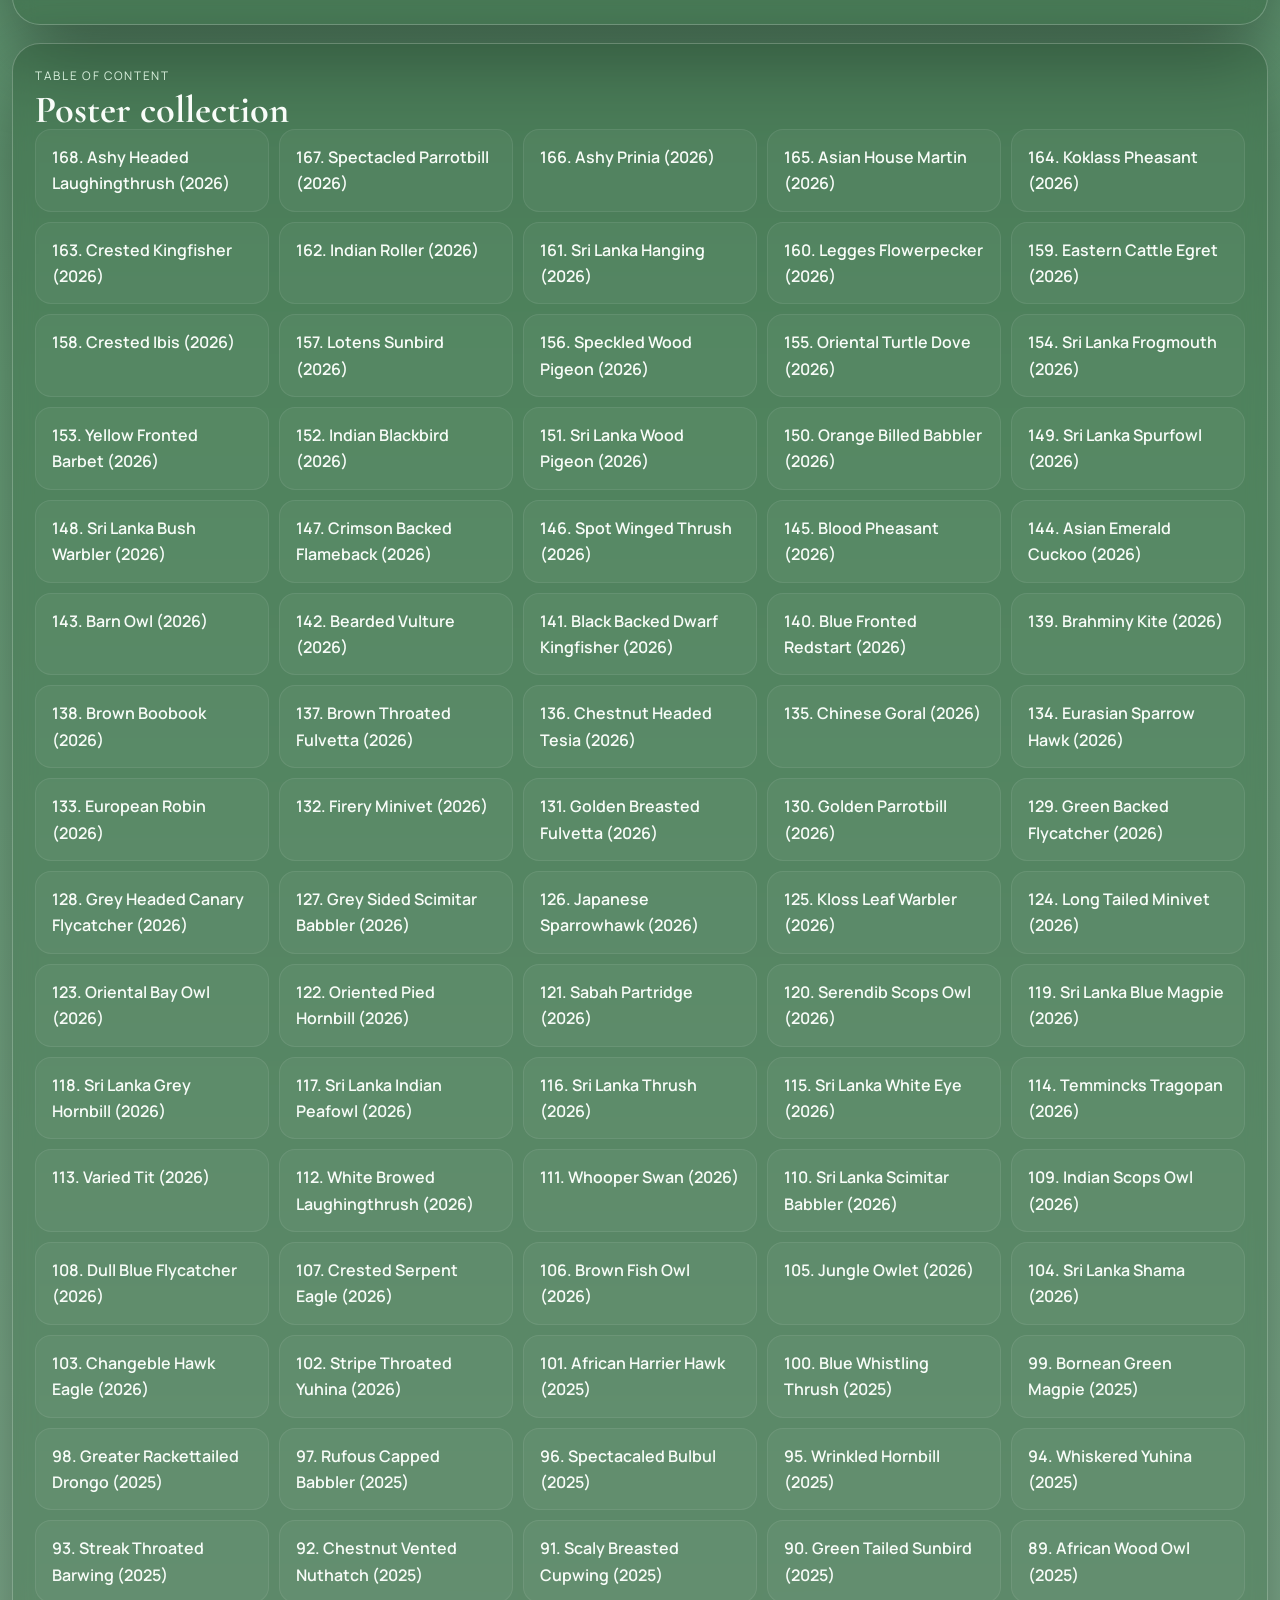
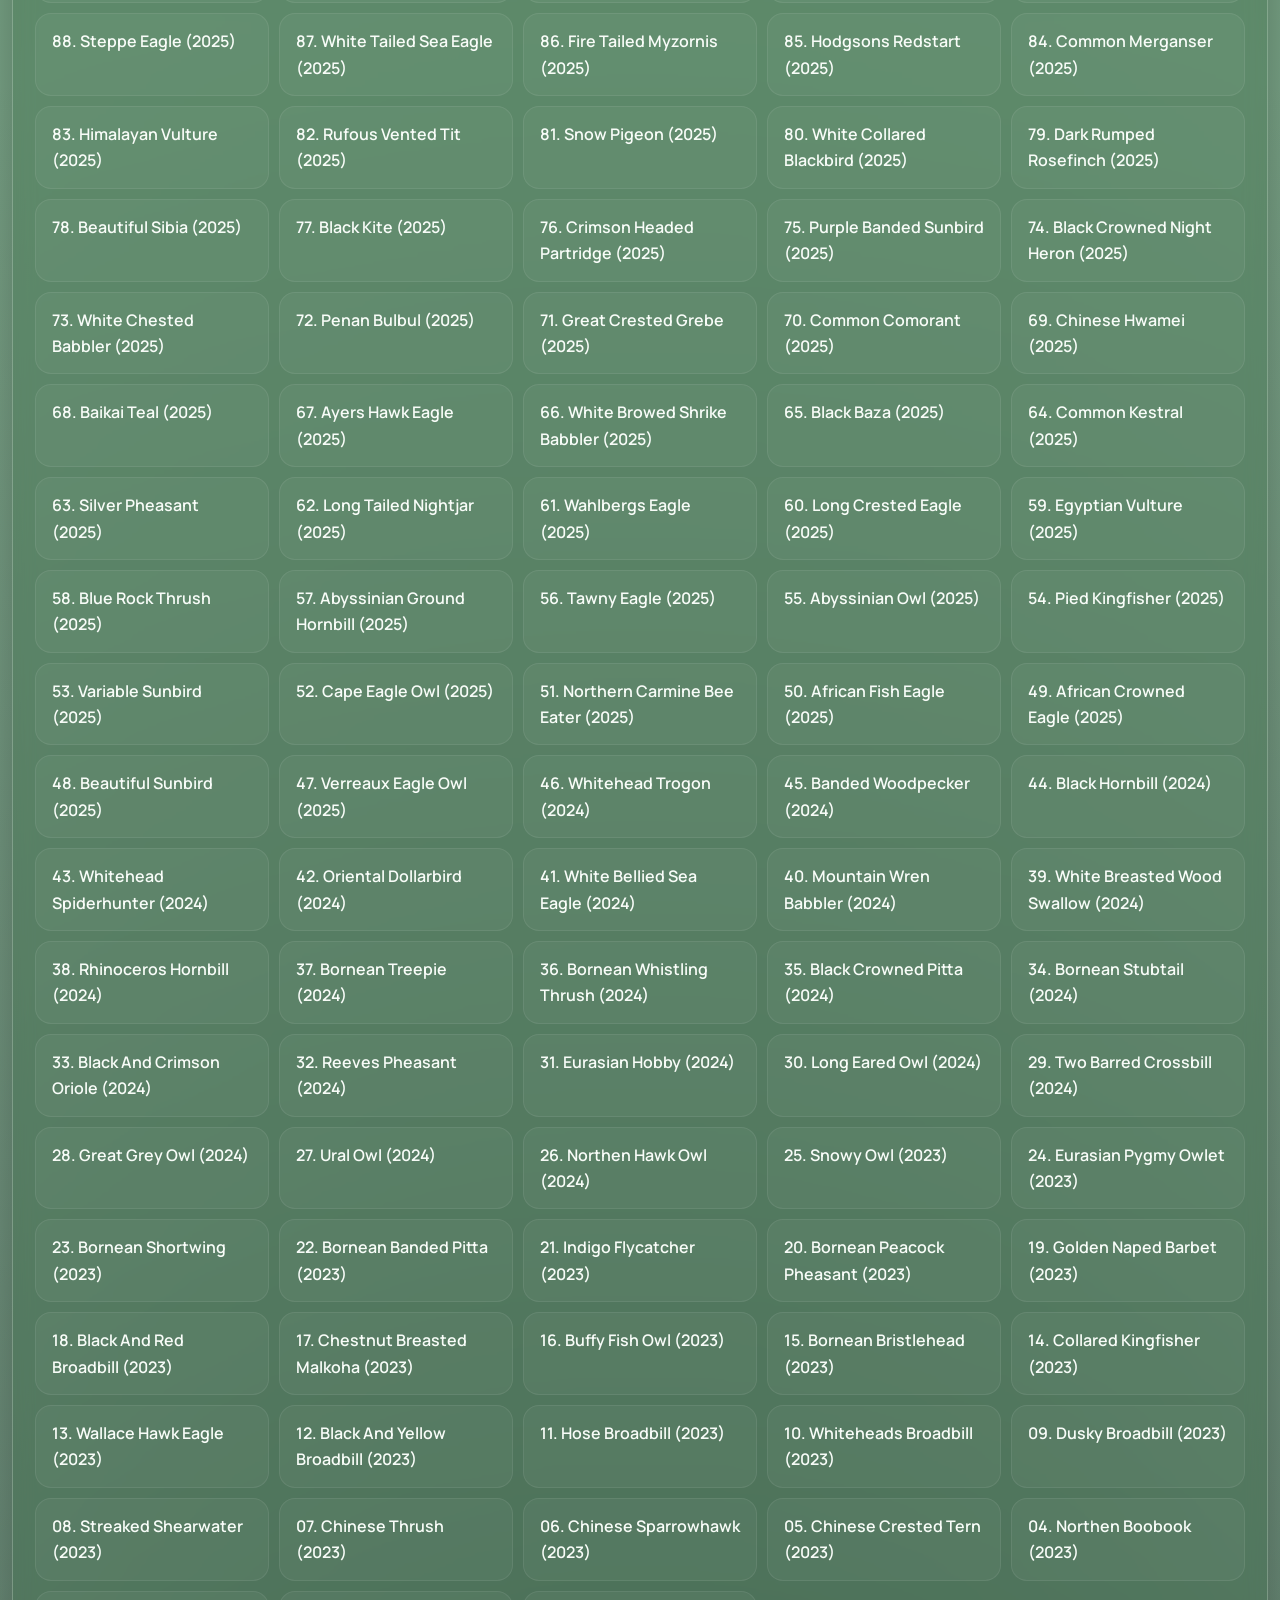
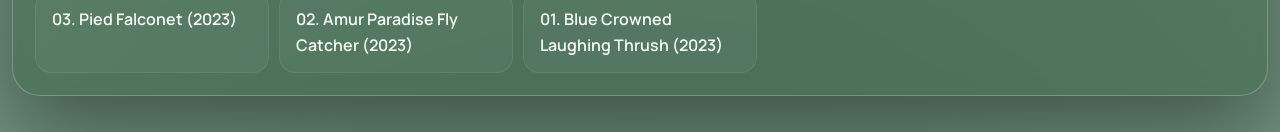
==== commit 277ab148: "added posters" ====
--- a/index.html
+++ b/index.html
@@ -105,6 +105,28 @@
 				<noscript data-seo-fallback>
 					<!-- SEO-TOC-FALLBACK:START -->
 					<!-- 2026 -->
+					<a href="./poster.html?id=ashy_headed_laughingthrush">Ashy-headed Laughingthrush</a>
+					<a href="./poster.html?id=spectacled_parrotbill">Spectacled Parrotbill</a>
+					<a href="./poster.html?id=ashy_prinia">Ashy Prinia</a>
+					<a href="./poster.html?id=asian_house_martin">Asian House Martin</a>
+					<a href="./poster.html?id=koklass_pheasant">Koklass Pheasant</a>
+					<a href="./poster.html?id=crested_kingfisher">Crested Kingfisher</a>
+					<a href="./poster.html?id=indian_roller">Indian Roller</a>
+					<a href="./poster.html?id=sri_lanka_hanging">Sri Lanka Hanging</a>
+					<a href="./poster.html?id=legges_flowerpecker">Legge's Flowerpecker</a>
+					<a href="./poster.html?id=eastern_cattle_egret">Eastern Cattle Egret</a>
+					<a href="./poster.html?id=crested_ibis">Crested Ibis</a>
+					<a href="./poster.html?id=lotens_sunbird">Loten's Sunbird</a>
+					<a href="./poster.html?id=speckled_wood_pigeon">Speckled Wood Pigeon</a>
+					<a href="./poster.html?id=oriental_turtle_dove">Oriental Turtle Dove</a>
+					<a href="./poster.html?id=sri_lanka_frogmouth">Sri Lanka Frogmouth</a>
+					<a href="./poster.html?id=yellow_fronted_barbet">Yellow-fronted Barbet</a>
+					<a href="./poster.html?id=indian_blackbird">Indian Blackbird</a>
+					<a href="./poster.html?id=sri_lanka_wood_pigeon">Sri Lanka Wood Pigeon</a>
+					<a href="./poster.html?id=orange_billed_babbler">Orange-billed Babbler</a>
+					<a href="./poster.html?id=sri_lanka_spurfowl">Sri Lanka Spurfowl</a>
+					<a href="./poster.html?id=sri_lanka_bush_warbler">Sri Lanka Bush Warbler</a>
+					<a href="./poster.html?id=crimson_backed_flameback">Crimson-backed Flameback</a>
 					<a href="./poster.html?id=spot_winged_thrush">Spot-winged Thrush</a>
 					<a href="./poster.html?id=blood_pheasant">Blood Pheasant</a>
 					<a href="./poster.html?id=asian_emerald_cuckoo">Asian Emerald Cuckoo</a>
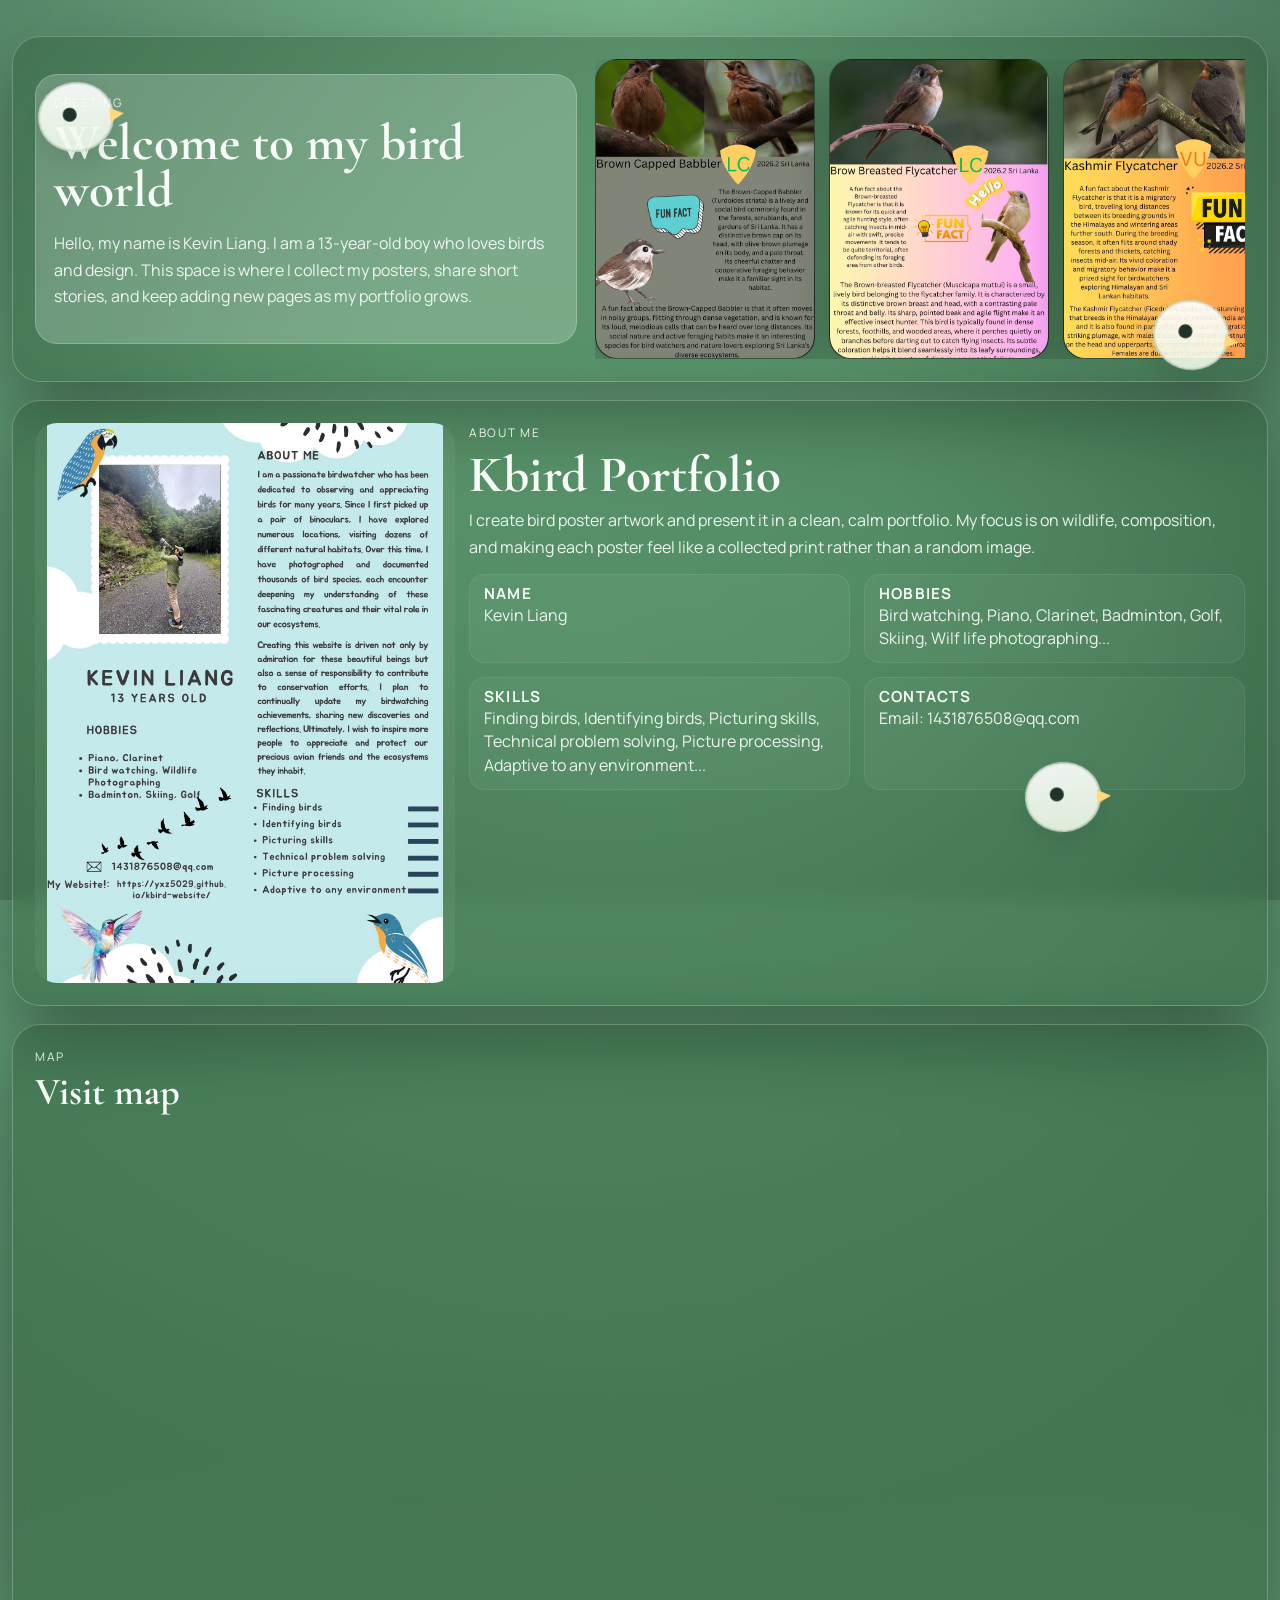
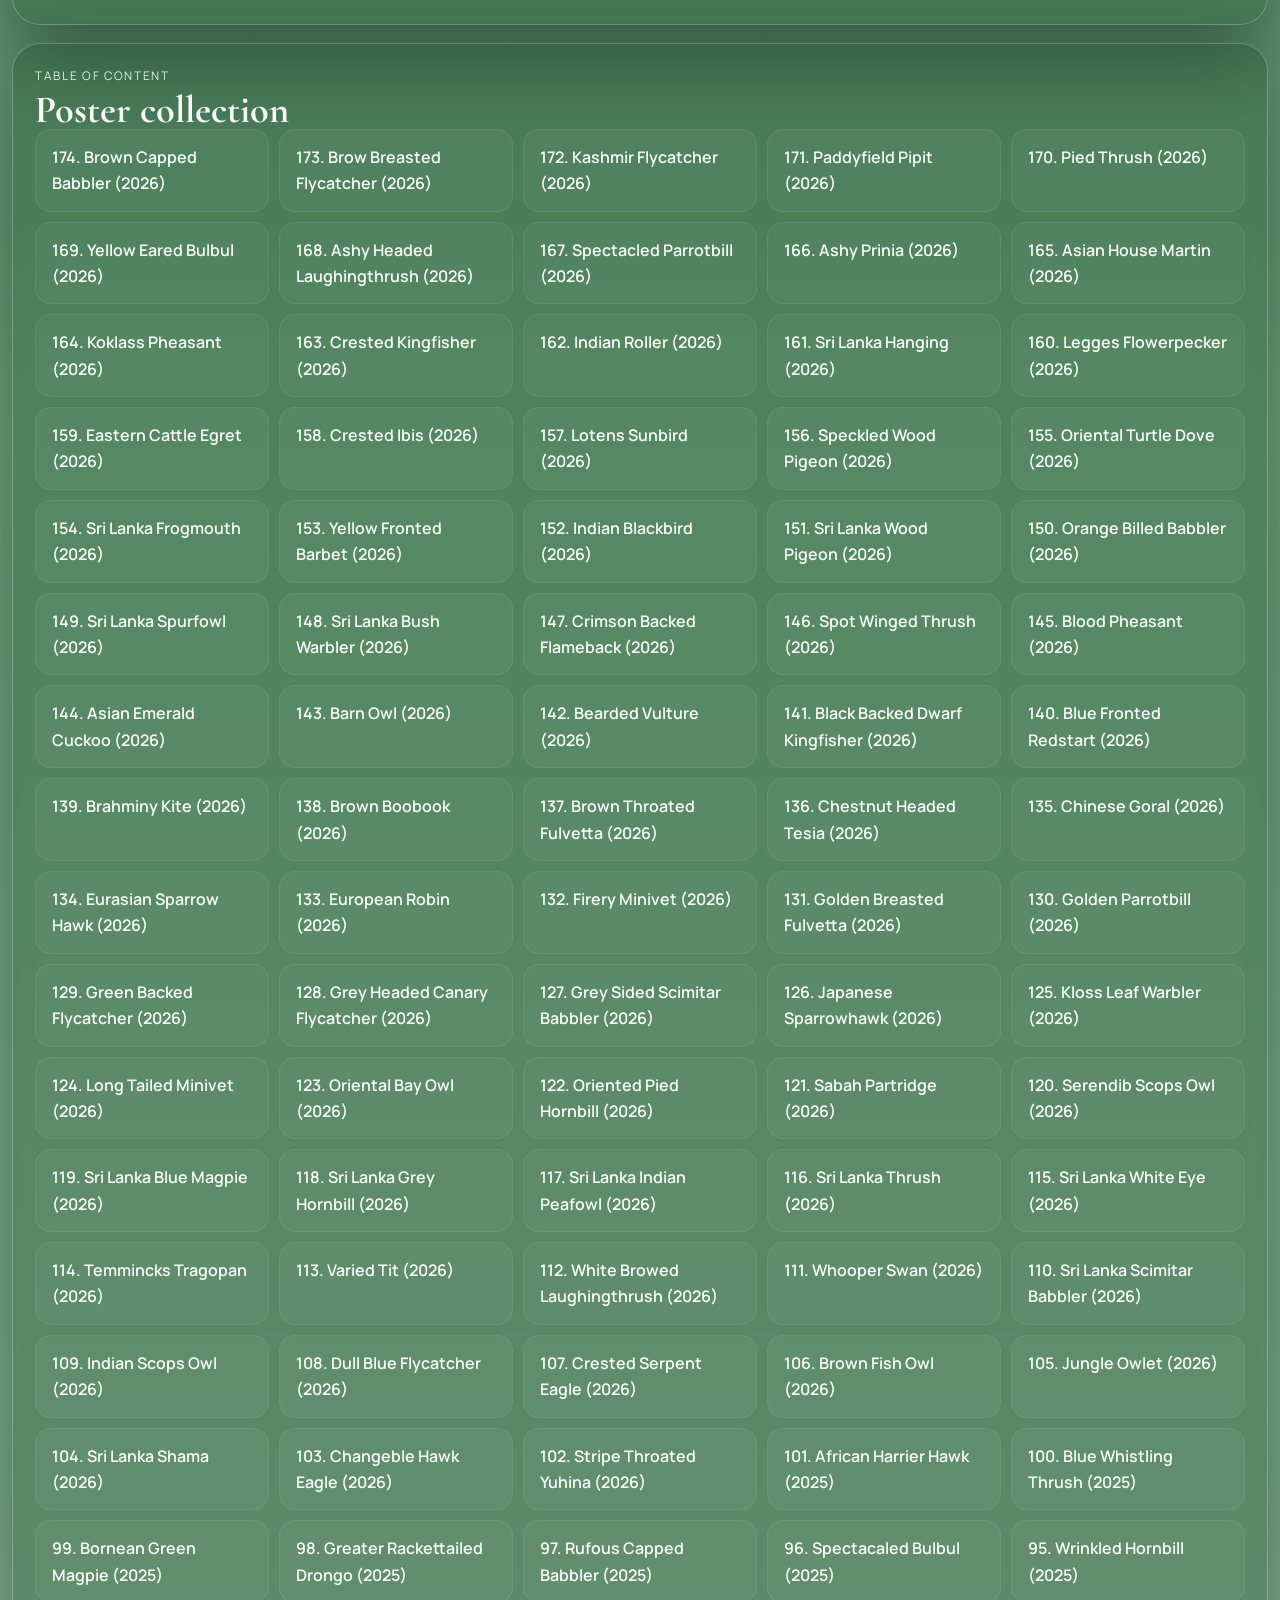
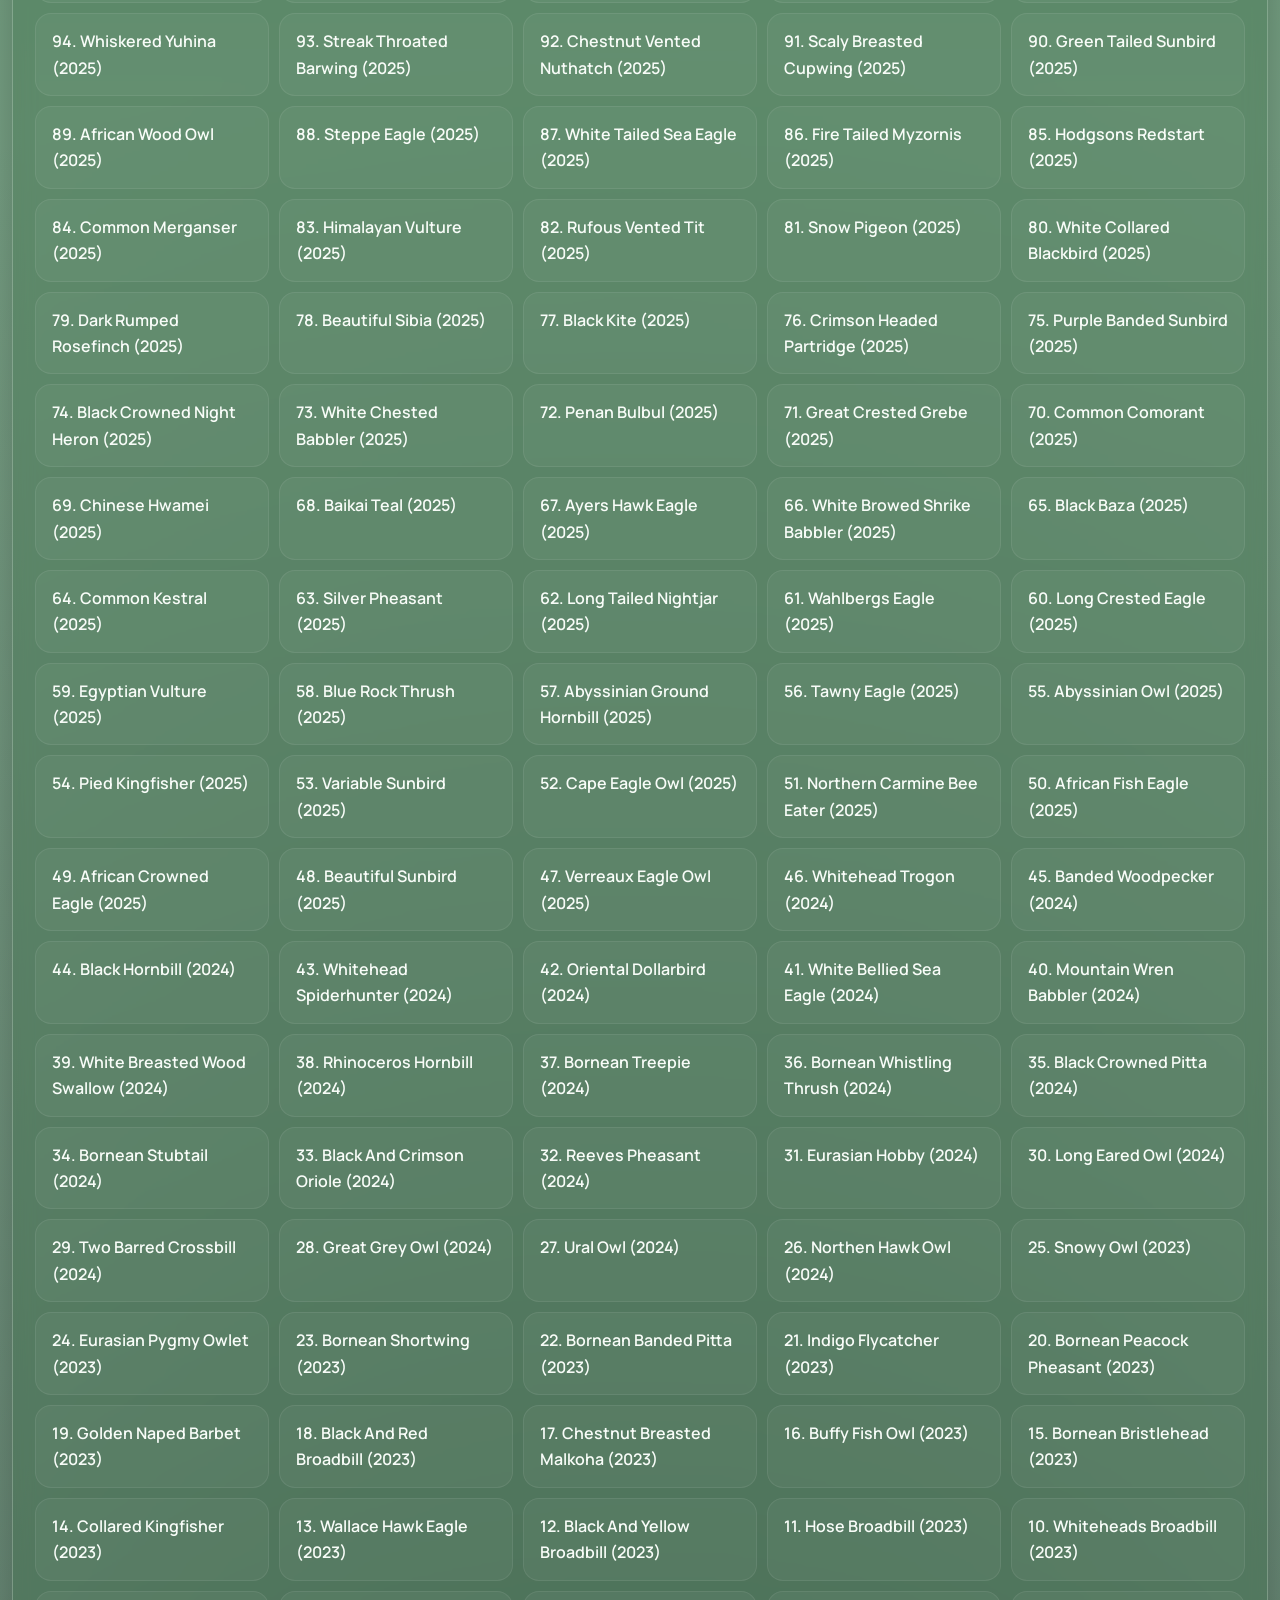
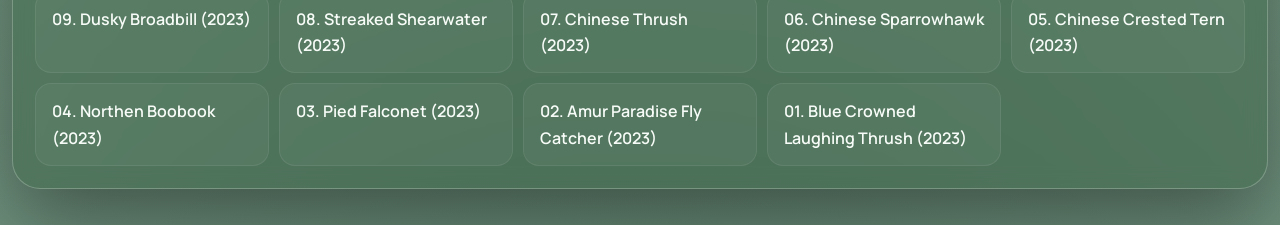
==== commit b8d1f607: "added poster" ====
--- a/index.html
+++ b/index.html
@@ -105,6 +105,12 @@
 				<noscript data-seo-fallback>
 					<!-- SEO-TOC-FALLBACK:START -->
 					<!-- 2026 -->
+					<a href="./poster.html?id=brown_capped_babbler">Brown Capped Babbler</a>
+					<a href="./poster.html?id=brow_breasted_flycatcher">Brow Breasted Flycatcher</a>
+					<a href="./poster.html?id=kashmir_flycatcher">Kashmir Flycatcher</a>
+					<a href="./poster.html?id=paddyfield_pipit">Paddyfield Pipit</a>
+					<a href="./poster.html?id=pied_thrush">Pied Thrush</a>
+					<a href="./poster.html?id=yellow_eared_bulbul">Yellow Eared Bulbul</a>
 					<a href="./poster.html?id=ashy_headed_laughingthrush">Ashy-headed Laughingthrush</a>
 					<a href="./poster.html?id=spectacled_parrotbill">Spectacled Parrotbill</a>
 					<a href="./poster.html?id=ashy_prinia">Ashy Prinia</a>
